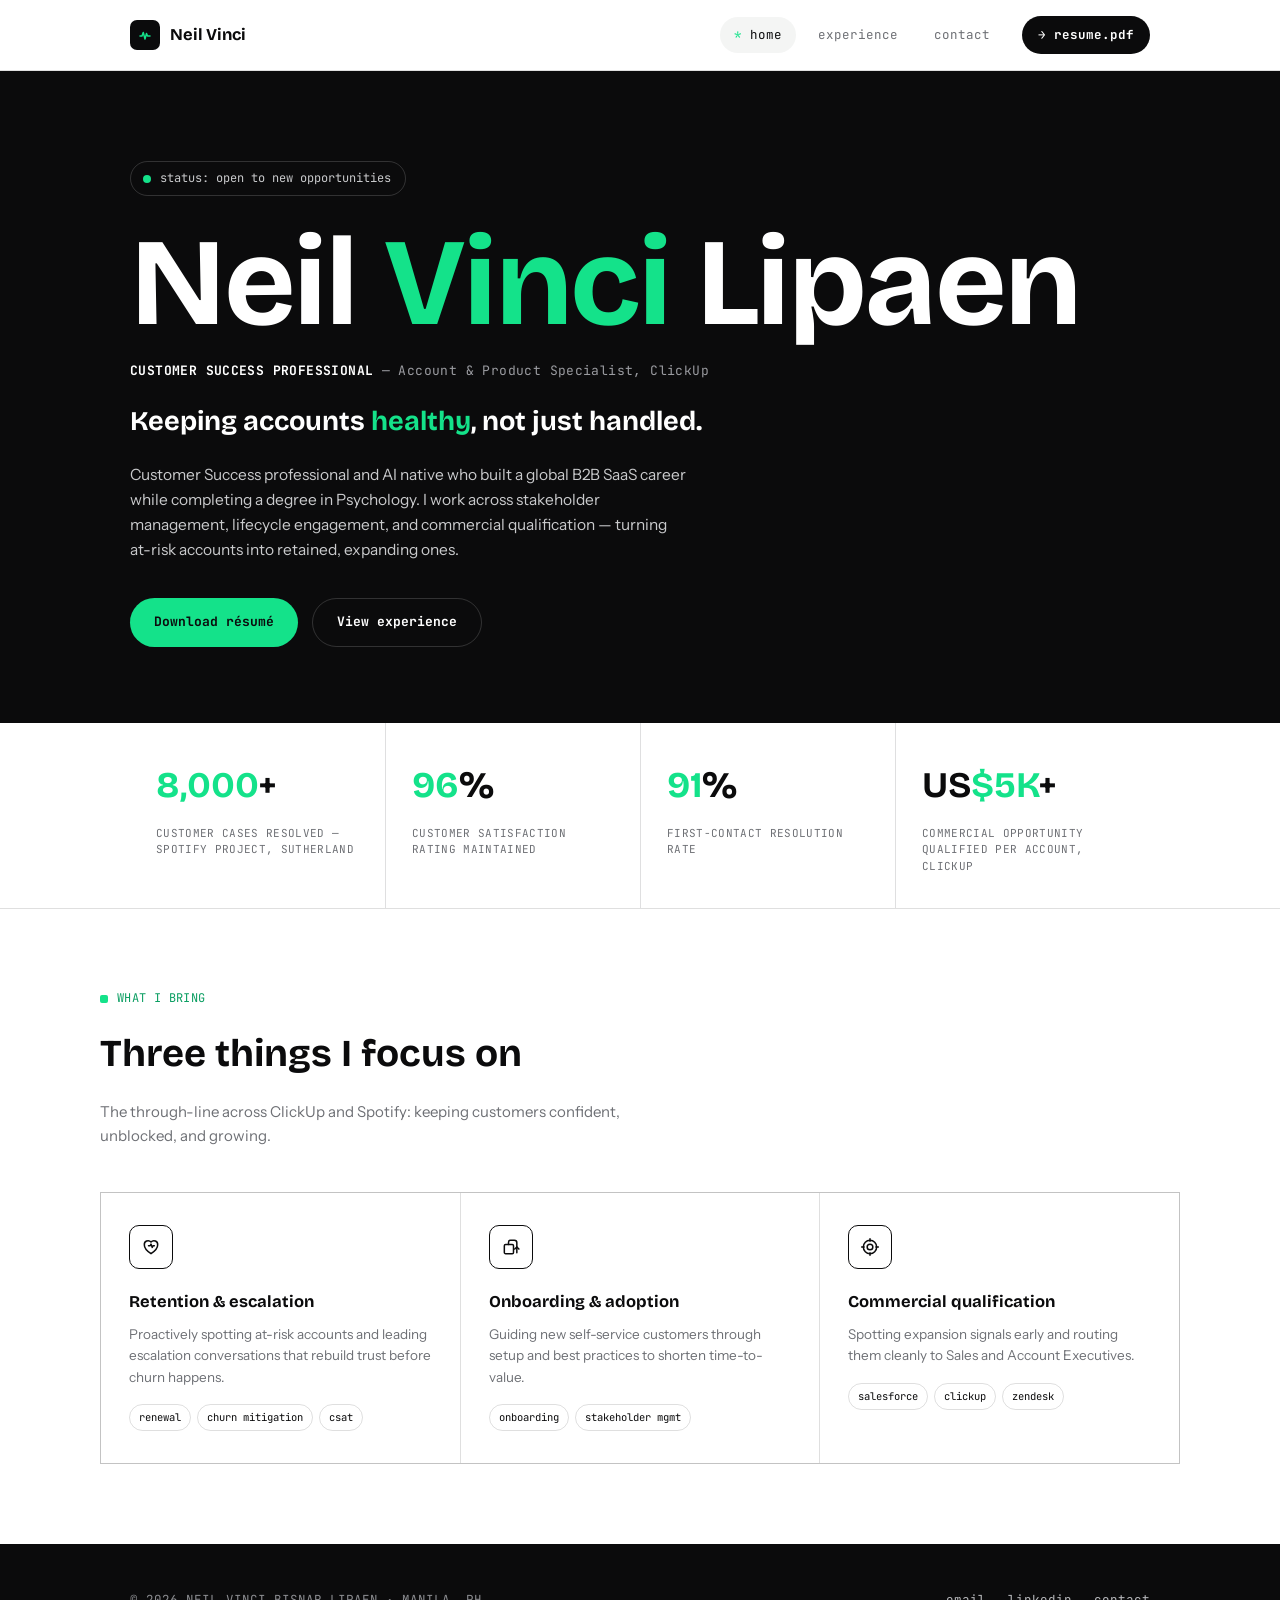
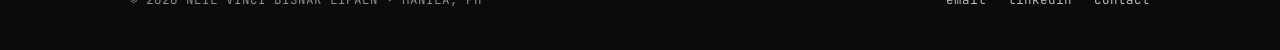
==== index.html @ d5209e20 "Add files via upload" ====
<!DOCTYPE html>
<html lang="en">
<head>
<meta charset="UTF-8">
<title>Neil Vinci Lipaen — Customer Success Professional</title>
<meta name="description" content="Neil Vinci Bisnar Lipaen — Customer Success professional specializing in retention, escalation management, and B2B SaaS account support.">
<meta name="viewport" content="width=device-width, initial-scale=1">
<link rel="icon" href="assets/img/favicon.svg" type="image/svg+xml">
<link rel="stylesheet" href="assets/style.css">
</head>
<body>

<header class="site-header">
  <div class="nav-row wrap">
    <a class="brand" href="index.html">
      <span class="brand-mark">
        <svg width="16" height="16" viewBox="0 0 32 32"><path d="M6 18h4l2.5-7L16 24l3-11 2 5h5" fill="none" stroke="#14E28A" stroke-width="3" stroke-linecap="round" stroke-linejoin="round"/></svg>
      </span>
      <span class="brand-word">Neil Vinci</span>
    </a>
    <button class="menu-toggle" aria-label="Toggle menu" aria-expanded="false" id="menuToggle">
      <svg width="16" height="16" viewBox="0 0 24 24" fill="none" stroke="currentColor" stroke-width="2"><path d="M3 6h18M3 12h18M3 18h18"/></svg>
    </button>
    <nav class="links" id="navLinks">
      <a href="index.html" class="nav-link active">home</a>
      <a href="experience.html" class="nav-link">experience</a>
      <a href="contact.html" class="nav-link">contact</a>
      <a href="assets/Neil_Vinci_Lipaen_Resume.pdf" class="nav-cta" target="_blank" rel="noopener">→ resume.pdf</a>
    </nav>
  </div>
</header>

<main>
  <section class="hero-black">
    <div class="wrap">
      <div class="status-chip"><span class="dot"></span> status: open to new opportunities</div>
      <h1 class="hero-name">Neil <span class="accent">Vinci</span> Lipaen</h1>
      <div class="hero-role">CUSTOMER SUCCESS PROFESSIONAL <span class="hero-role-dim">— Account &amp; Product Specialist, ClickUp</span></div>
      <p class="hero-tagline">Keeping accounts <span class="accent">healthy</span>, not just handled.</p>
      <p class="hero-desc">Customer Success professional and AI native who built a global B2B SaaS career while completing a degree in Psychology. I work across stakeholder management, lifecycle engagement, and commercial qualification — turning at-risk accounts into retained, expanding ones.</p>
      <div class="hero-actions">
        <a class="btn btn-primary" href="assets/Neil_Vinci_Lipaen_Resume.pdf" target="_blank" rel="noopener">Download résumé</a>
        <a class="btn btn-outline-invert" href="experience.html">View experience</a>
      </div>
    </div>
  </section>

  <section class="stat-band">
    <div class="wrap stat-grid">
      <div class="stat">
        <div class="stat-num"><span class="accent">8,000</span>+</div>
        <div class="stat-label">Customer cases resolved — Spotify project, Sutherland</div>
      </div>
      <div class="stat">
        <div class="stat-num"><span class="accent">96</span>%</div>
        <div class="stat-label">Customer satisfaction rating maintained</div>
      </div>
      <div class="stat">
        <div class="stat-num"><span class="accent">91</span>%</div>
        <div class="stat-label">First-contact resolution rate</div>
      </div>
      <div class="stat">
        <div class="stat-num">US<span class="accent">$5K</span>+</div>
        <div class="stat-label">Commercial opportunity qualified per account, ClickUp</div>
      </div>
    </div>
  </section>

  <section class="section wrap">
    <div class="section-eyebrow">what I bring</div>
    <h2 class="section-title">Three things I focus on</h2>
    <p class="section-desc">The through-line across ClickUp and Spotify: keeping customers confident, unblocked, and growing.</p>

    <div class="pillars">
      <div class="pillar">
        <div class="icon-badge">
          <svg width="20" height="20" viewBox="0 0 24 24" fill="none" stroke="#0B0B0C" stroke-width="1.8" stroke-linecap="round" stroke-linejoin="round"><path d="M12 20c4-2.6 8-6.2 8-10.4A4.6 4.6 0 0 0 12 6a4.6 4.6 0 0 0-8 3.6C4 13.8 8 17.4 12 20Z"/><path d="M9 10.5h2l1-2 1.5 4 1-2H16"/></svg>
        </div>
        <h3>Retention &amp; escalation</h3>
        <p>Proactively spotting at-risk accounts and leading escalation conversations that rebuild trust before churn happens.</p>
        <div class="tag-row"><span class="pill">renewal</span><span class="pill">churn mitigation</span><span class="pill">csat</span></div>
      </div>
      <div class="pillar">
        <div class="icon-badge">
          <svg width="20" height="20" viewBox="0 0 24 24" fill="none" stroke="#0B0B0C" stroke-width="1.8" stroke-linecap="round" stroke-linejoin="round"><rect x="4" y="9" width="11" height="11" rx="1.5"/><path d="M9 9V6.5A2.5 2.5 0 0 1 11.5 4H16a3 3 0 0 1 3 3v4.5"/><path d="M16.5 14.5 19 12l2.5 2.5"/><path d="M19 12v7"/></svg>
        </div>
        <h3>Onboarding &amp; adoption</h3>
        <p>Guiding new self-service customers through setup and best practices to shorten time-to-value.</p>
        <div class="tag-row"><span class="pill">onboarding</span><span class="pill">stakeholder mgmt</span></div>
      </div>
      <div class="pillar">
        <div class="icon-badge">
          <svg width="20" height="20" viewBox="0 0 24 24" fill="none" stroke="#0B0B0C" stroke-width="1.8" stroke-linecap="round" stroke-linejoin="round"><circle cx="12" cy="12" r="8"/><circle cx="12" cy="12" r="3.4"/><path d="M12 2v3M12 19v3M2 12h3M19 12h3"/></svg>
        </div>
        <h3>Commercial qualification</h3>
        <p>Spotting expansion signals early and routing them cleanly to Sales and Account Executives.</p>
        <div class="tag-row"><span class="pill">salesforce</span><span class="pill">clickup</span><span class="pill">zendesk</span></div>
      </div>
    </div>
  </section>
</main>

<footer class="site-footer">
  <div class="wrap footer-row">
    <div class="footer-brand">© 2026 NEIL VINCI BISNAR LIPAEN · MANILA, PH</div>
    <div class="footer-links">
      <a href="mailto:neilvinciblipaen@gmail.com">email</a>
      <a href="https://linkedin.com/in/neilvinci" target="_blank" rel="noopener">linkedin</a>
      <a href="contact.html">contact</a>
    </div>
  </div>
</footer>

<script>
  const toggle = document.getElementById('menuToggle');
  const nav = document.getElementById('navLinks');
  toggle.addEventListener('click', () => {
    const open = nav.classList.toggle('open');
    toggle.setAttribute('aria-expanded', open);
  });
</script>
</body>
</html>
---- assets/style.css ----
/* ====== Fonts ====== */
@font-face{ font-family:'Bricolage'; src:url('fonts/BricolageGrotesque-Regular.ttf'); font-weight:400; }
@font-face{ font-family:'Bricolage'; src:url('fonts/BricolageGrotesque-Bold.ttf'); font-weight:700; }
@font-face{ font-family:'JetBrains Mono'; src:url('fonts/JetBrainsMono-Regular.ttf'); font-weight:400; }
@font-face{ font-family:'JetBrains Mono'; src:url('fonts/JetBrainsMono-Bold.ttf'); font-weight:700; }
@font-face{ font-family:'Instrument Sans'; src:url('fonts/InstrumentSans-Regular.ttf'); font-weight:400; }
@font-face{ font-family:'Instrument Sans'; src:url('fonts/InstrumentSans-Bold.ttf'); font-weight:700; }

/* ====== Tokens ====== */
:root{
  --ink:#0B0B0C;
  --ink-soft:#1B1C1F;
  --paper:#FFFFFF;
  --paper-dim:#F4F5F4;
  --green:#14E28A;
  --green-dim:#0B9E62;
  --gray:#6E7075;
  --line:rgba(11,11,12,0.13);
  --line-invert:rgba(255,255,255,0.16);
  --max:1080px;
}

*{ box-sizing:border-box; }
html{ scroll-behavior:smooth; }
body{
  margin:0; background:var(--paper); color:var(--ink);
  font-family:'Instrument Sans', -apple-system, sans-serif;
  line-height:1.6; -webkit-font-smoothing:antialiased;
}
a{ color:inherit; text-decoration:none; }
img{ max-width:100%; display:block; }
.mono{ font-family:'JetBrains Mono', monospace; }
:focus-visible{ outline:2px solid var(--green); outline-offset:3px; border-radius:2px; }
@media (prefers-reduced-motion: reduce){ *{ animation-duration:.001ms !important; transition-duration:.001ms !important; } }

.wrap{ max-width:var(--max); margin:0 auto; padding:0 30px; }

/* ====== Status dot ====== */
.dot{
  width:8px; height:8px; border-radius:50%; background:var(--green); flex-shrink:0;
  box-shadow:0 0 0 0 rgba(20,226,138,0.55); animation:pulse 2.2s infinite;
}
@keyframes pulse{
  0%{ box-shadow:0 0 0 0 rgba(20,226,138,0.55); }
  70%{ box-shadow:0 0 0 7px rgba(20,226,138,0); }
  100%{ box-shadow:0 0 0 0 rgba(20,226,138,0); }
}

/* ====== Nav ====== */
header.site-header{
  position:sticky; top:0; z-index:30; background:rgba(255,255,255,0.92); backdrop-filter:blur(8px);
  border-bottom:1px solid var(--line);
}
.nav-row{ display:flex; align-items:center; justify-content:space-between; padding:16px 30px; }
.brand{ display:flex; align-items:center; gap:10px; }
.brand-mark{ width:30px; height:30px; border-radius:7px; background:var(--ink); display:flex; align-items:center; justify-content:center; }
.brand-word{ font-family:'Bricolage', sans-serif; font-weight:700; font-size:16.5px; letter-spacing:-0.01em; }
nav.links{ display:flex; gap:8px; align-items:center; }
nav.links a.nav-link{
  font-family:'JetBrains Mono', monospace; font-size:12.5px; font-weight:400;
  color:var(--gray); padding:8px 14px; border-radius:100px; transition:color .15s, background .15s;
}
nav.links a.nav-link:hover{ color:var(--ink); background:var(--paper-dim); }
nav.links a.nav-link.active{ color:var(--ink); background:var(--paper-dim); }
nav.links a.nav-link.active::before{ content:'* '; color:var(--green); }
.nav-cta{
  font-family:'JetBrains Mono', monospace; font-size:12.5px; font-weight:700;
  background:var(--ink); color:#fff !important; padding:9px 16px; border-radius:100px;
  display:inline-flex; align-items:center; gap:8px; transition:background .15s, transform .15s;
  margin-left:10px;
}
.nav-cta:hover{ background:var(--green-dim); transform:translateY(-1px); }
.menu-toggle{ display:none; }

/* ====== Buttons ====== */
.btn{
  display:inline-flex; align-items:center; gap:9px; padding:13px 24px; border-radius:100px;
  font-family:'JetBrains Mono', monospace; font-weight:700; font-size:13px;
  transition:transform .15s ease, background .15s ease, color .15s ease, border-color .15s ease;
}
.btn-primary{ background:var(--green); color:var(--ink); }
.btn-primary:hover{ background:#0FFF9C; transform:translateY(-1px); }
.btn-outline-invert{ border:1.4px solid var(--line-invert); color:#fff; }
.btn-outline-invert:hover{ border-color:var(--green); color:var(--green); }
.btn-outline{ border:1.4px solid var(--line); color:var(--ink); }
.btn-outline:hover{ border-color:var(--ink); }

/* ====== Hero (black band) ====== */
.hero-black{ background:var(--ink); color:#fff; padding:90px 0 76px; overflow:hidden; position:relative; }
.status-chip{
  display:inline-flex; align-items:center; gap:9px; font-family:'JetBrains Mono', monospace;
  font-size:12px; color:#C9CACC; border:1px solid var(--line-invert); padding:7px 14px 7px 12px;
  border-radius:100px; margin-bottom:28px;
}
h1.hero-name{
  font-family:'Bricolage', sans-serif; font-weight:700; font-size:clamp(56px,10vw,124px);
  line-height:0.96; letter-spacing:-0.02em; margin:0 0 18px; max-width:960px;
}
h1.hero-name .accent{ color:var(--green); }
.hero-role{
  font-family:'JetBrains Mono', monospace; font-size:13px; color:#fff; font-weight:700;
  letter-spacing:0.03em; margin-bottom:18px; text-transform:uppercase;
}
.hero-role-dim{ color:#9A9BA0; font-weight:400; text-transform:none; }
.hero-tagline{
  font-family:'Bricolage', sans-serif; font-weight:700; font-size:clamp(20px,2.4vw,27px);
  color:#fff; margin:0 0 20px; max-width:600px;
}
.hero-tagline .accent{ color:var(--green); }
.hero-desc{ max-width:560px; color:#C9CACC; font-size:15.5px; margin-bottom:36px; }
.hero-actions{ display:flex; gap:14px; flex-wrap:wrap; }

/* ====== Stat band ====== */
.stat-band{ border-bottom:1px solid var(--line); }
.stat-grid{ display:grid; grid-template-columns:repeat(4,1fr); }
.stat{ padding:34px 26px; border-left:1px solid var(--line); }
.stat:first-child{ border-left:none; }
.stat-num{ font-family:'Bricolage', sans-serif; font-weight:700; font-size:36px; }
.stat-num .accent{ color:var(--green); }
.stat-label{ font-family:'JetBrains Mono', monospace; font-size:11px; color:var(--gray); margin-top:10px; text-transform:uppercase; letter-spacing:0.03em; line-height:1.5; }

/* ====== Sections ====== */
.section{ padding:80px 0; }
.section-eyebrow{
  font-family:'JetBrains Mono', monospace; font-size:12px; color:var(--green-dim);
  display:flex; align-items:center; gap:9px; margin-bottom:16px; text-transform:uppercase; letter-spacing:0.03em;
}
.section-eyebrow::before{ content:''; width:8px; height:8px; border-radius:2px; background:var(--green); display:inline-block; }
h2.section-title{ font-family:'Bricolage', sans-serif; font-weight:700; font-size:clamp(28px,4vw,38px); margin:0 0 14px; max-width:600px; }
.section-desc{ color:var(--gray); font-size:15px; max-width:520px; }

/* Pillars w/ custom icons */
.pillars{ display:grid; grid-template-columns:repeat(3,1fr); gap:1px; background:var(--line); border:1px solid var(--line); margin-top:44px; }
.pillar{ background:var(--paper); padding:32px 28px; transition:background .18s; }
.pillar:hover{ background:var(--paper-dim); }
.pillar:hover .icon-badge{ background:var(--ink); }
.pillar:hover .icon-badge svg{ stroke:var(--green); }
.icon-badge{
  width:44px; height:44px; border-radius:10px; border:1.4px solid var(--ink);
  display:flex; align-items:center; justify-content:center; margin-bottom:20px; transition:background .18s;
}
.icon-badge svg{ stroke:var(--ink); transition:stroke .18s; }
.pillar h3{ font-family:'Bricolage', sans-serif; font-size:16.5px; margin:0 0 8px; }
.pillar p{ font-size:13.5px; color:var(--gray); margin:0 0 16px; }
.pillar .tag-row{ display:flex; flex-wrap:wrap; gap:6px; }
.pillar .pill{ font-family:'JetBrains Mono', monospace; font-size:10.5px; border:1px solid var(--line); padding:4px 9px; border-radius:100px; color:var(--ink); }

/* ====== Footer ====== */
footer.site-footer{ background:var(--ink); color:#B7B8BB; padding:46px 0 40px; margin-top:0; }
.footer-row{ display:flex; justify-content:space-between; align-items:center; flex-wrap:wrap; gap:16px; }
.footer-brand{ font-family:'JetBrains Mono', monospace; font-size:12.5px; color:#8B8C90; }
.footer-links{ display:flex; gap:22px; font-family:'JetBrains Mono', monospace; font-size:12.5px; }
.footer-links a:hover{ color:var(--green); }

/* ====== Page header (inner pages) ====== */
.page-hero{ background:var(--ink); color:#fff; padding:64px 0 48px; }
.page-hero h1{ font-family:'Bricolage', sans-serif; font-weight:700; font-size:clamp(36px,5vw,50px); margin:0 0 12px; }
.page-hero p{ color:#C9CACC; font-size:15px; max-width:520px; font-family:'JetBrains Mono', monospace; font-size:13px; }

/* ====== Experience: tab switcher ====== */
.tab-row{ display:flex; gap:10px; margin-bottom:40px; flex-wrap:wrap; }
.tab-btn{
  font-family:'JetBrains Mono', monospace; font-size:12.5px; font-weight:700;
  padding:11px 18px; border-radius:100px; border:1.4px solid var(--line); color:var(--gray);
  display:flex; align-items:center; gap:9px; cursor:pointer; background:none; transition:all .15s;
}
.tab-btn img{ width:16px; height:16px; border-radius:4px; }
.tab-btn.active{ border-color:var(--ink); color:var(--ink); background:var(--paper-dim); }
.tab-btn.active .tab-dot{ background:var(--green); }
.tab-dot{ width:6px; height:6px; border-radius:50%; background:var(--line); transition:background .15s; }

.job-panel{ display:none; }
.job-panel.active{ display:block; animation:fadein .25s ease; }
@keyframes fadein{ from{ opacity:0; transform:translateY(4px); } to{ opacity:1; transform:translateY(0); } }

.job-card{ display:grid; grid-template-columns:60px 1fr; gap:22px; }
.job-logo{ width:56px; height:56px; border-radius:12px; overflow:hidden; border:1px solid var(--line); }
.job-logo img{ width:100%; height:100%; object-fit:cover; }
.job-head{ display:flex; justify-content:space-between; align-items:baseline; flex-wrap:wrap; gap:6px 16px; margin-bottom:4px; }
.job-role{ font-family:'Bricolage', sans-serif; font-size:21px; font-weight:700; }
.job-period{ font-family:'JetBrains Mono', monospace; font-size:12px; color:var(--gray); white-space:nowrap; }
.job-meta{ font-family:'JetBrains Mono', monospace; font-size:12.5px; color:var(--gray); margin-bottom:18px; }
.job-meta strong{ color:var(--green-dim); font-weight:700; }
.job-bullets{ list-style:none; padding:0; margin:0; display:flex; flex-direction:column; gap:12px; }
.job-bullets li{ display:flex; gap:12px; font-size:14.5px; color:rgba(11,11,12,0.82); line-height:1.6; }
.job-bullets li .mk{ font-family:'JetBrains Mono', monospace; color:var(--green-dim); flex-shrink:0; }

/* ====== Visual metric cards (replace prose bullets) ====== */
.job-summary{ font-size:16px; color:rgba(11,11,12,0.82); max-width:620px; margin:0 0 28px; }
.metric-grid{ display:grid; grid-template-columns:repeat(auto-fit,minmax(150px,1fr)); gap:1px; background:var(--line); border:1px solid var(--line); margin-bottom:28px; }
.metric-card{ background:var(--paper); padding:20px 20px 18px; }
.metric-icon{ margin-bottom:14px; }
.metric-num{ font-family:'Bricolage', sans-serif; font-weight:700; font-size:26px; line-height:1.05; color:var(--ink); }
.metric-num .accent{ color:var(--green-dim); }
.metric-label{ font-family:'JetBrains Mono', monospace; font-size:11px; color:var(--gray); margin-top:8px; line-height:1.45; text-transform:uppercase; letter-spacing:0.02em; }

.chip-grid{ display:flex; flex-wrap:wrap; gap:9px; }
.chip{
  display:inline-flex; align-items:center; gap:8px; font-size:12.5px; font-weight:600;
  border:1px solid var(--line); border-radius:100px; padding:8px 14px 8px 10px; transition:border-color .15s, background .15s;
}
.chip:hover{ border-color:var(--green-dim); background:var(--paper-dim); }
.chip svg{ flex-shrink:0; }

/* ====== Capability cards (scoped context per responsibility) ====== */
.capability-grid{ display:grid; grid-template-columns:repeat(2,1fr); gap:1px; background:var(--line); border:1px solid var(--line); margin-bottom:20px; }
.capability-card{ background:var(--paper); padding:24px 24px 22px; }
.capability-head{ display:flex; align-items:flex-start; gap:12px; margin-bottom:11px; }
.capability-icon{ width:36px; height:36px; border-radius:9px; border:1.4px solid var(--ink); display:flex; align-items:center; justify-content:center; flex-shrink:0; }
.capability-title-row{ flex:1; display:flex; align-items:baseline; justify-content:space-between; gap:10px; flex-wrap:wrap; }
.capability-title{ font-family:'Bricolage', sans-serif; font-weight:700; font-size:15.5px; }
.capability-stat{ font-family:'JetBrains Mono', monospace; font-size:11px; color:var(--green-dim); font-weight:700; white-space:nowrap; }
.capability-desc{ font-size:13.5px; color:rgba(11,11,12,0.75); line-height:1.6; margin:0 0 12px; }
.capability-partners{ display:flex; flex-wrap:wrap; gap:6px; align-items:center; }
.capability-partners .pl{ font-family:'JetBrains Mono', monospace; font-size:9.5px; text-transform:uppercase; letter-spacing:0.03em; color:var(--faint); margin-right:2px; }
.capability-partners span.pp{ font-family:'JetBrains Mono', monospace; font-size:10px; border:1px solid var(--line); padding:3px 8px; border-radius:100px; color:var(--gray); }

.km-card{ border:1px solid var(--line); background:var(--paper-dim); padding:22px 24px; margin-bottom:20px; }
.km-card-head{ display:flex; align-items:center; gap:10px; margin-bottom:14px; }
.km-card-title{ font-family:'Bricolage', sans-serif; font-weight:700; font-size:15.5px; }
.km-facts{ list-style:none; padding:0; margin:0; display:flex; flex-direction:column; gap:9px; }
.km-facts li{ display:flex; gap:9px; font-size:13.5px; color:rgba(11,11,12,0.8); line-height:1.5; }
.km-facts li svg{ flex-shrink:0; margin-top:2px; }

/* ====== Grid blocks ====== */
.grid-3{ display:grid; grid-template-columns:1.3fr 1fr 1fr; gap:1px; background:var(--line); border:1px solid var(--line); margin-top:70px; }
.block{ background:var(--paper); padding:30px 28px; }
.block h3.block-title{
  font-family:'JetBrains Mono', monospace; font-size:11px; font-weight:700; letter-spacing:0.04em; text-transform:uppercase;
  color:var(--gray); margin:0 0 20px; display:flex; align-items:center; gap:8px;
}
.block h3.block-title::before{ content:''; width:7px; height:7px; background:var(--green); border-radius:2px; }
.skill-group{ margin-bottom:18px; }
.skill-group:last-child{ margin-bottom:0; }
.skill-group h4{ font-family:'JetBrains Mono', monospace; font-size:11px; color:#9C9DA1; font-weight:400; margin:0 0 9px; }
.tags{ display:flex; flex-wrap:wrap; gap:7px; }
.tag{ font-family:'JetBrains Mono', monospace; font-size:11.5px; border:1px solid var(--line); padding:5px 10px; border-radius:100px; transition:border-color .15s, color .15s; }
.tag:hover{ border-color:var(--green-dim); color:var(--green-dim); }

.edu-degree{ font-family:'Bricolage', sans-serif; font-size:16px; font-weight:700; line-height:1.4; }
.edu-line{ font-family:'JetBrains Mono', monospace; font-size:12px; color:var(--gray); margin-top:6px; }

.cert-list{ list-style:none; padding:0; margin:0; display:flex; flex-direction:column; gap:14px; }
.cert-list li{ display:flex; gap:9px; font-size:13.5px; color:rgba(11,11,12,0.82); }
.cert-list li .mk{ color:var(--green-dim); font-family:'JetBrains Mono', monospace; flex-shrink:0; }

/* ====== Contact page ====== */
.contact-hero{ background:var(--ink); color:#fff; padding:80px 0 76px; }
.contact-big{ font-family:'Bricolage', sans-serif; font-weight:700; font-size:clamp(30px,4.6vw,46px); line-height:1.22; max-width:760px; }
.contact-big a{ color:var(--green); border-bottom:2px solid rgba(20,226,138,0.3); transition:border-color .15s; }
.contact-big a:hover{ border-color:var(--green); }

.contact-list{ margin-top:-40px; position:relative; z-index:2; }
.contact-grid-cards{ display:grid; grid-template-columns:repeat(4,1fr); gap:1px; background:var(--line); border:1px solid var(--line); }
.contact-card{ background:var(--paper); padding:28px 22px; transition:background .18s; }
.contact-card:hover{ background:var(--paper-dim); }
.contact-card:hover .icon-badge{ background:var(--ink); }
.contact-card:hover .icon-badge svg{ stroke:var(--green); }
.contact-card .label{ font-family:'JetBrains Mono', monospace; font-size:10.5px; text-transform:uppercase; letter-spacing:0.04em; color:var(--gray); margin-bottom:6px; }
.contact-card .value{ font-size:14.5px; font-weight:700; word-break:break-word; }
.contact-card a.value:hover{ color:var(--green-dim); }

/* ====== Responsive ====== */
@media (max-width:900px){
  .stat-grid{ grid-template-columns:repeat(2,1fr); }
  .stat:nth-child(odd){ border-left:none; }
  .stat:nth-child(3), .stat:nth-child(4){ border-top:1px solid var(--line); }
  .pillars{ grid-template-columns:1fr; }
  .grid-3{ grid-template-columns:1fr; }
  .capability-grid{ grid-template-columns:1fr; }
  .contact-grid-cards{ grid-template-columns:repeat(2,1fr); }
}
@media (max-width:640px){
  nav.links{ display:none; position:fixed; inset:60px 0 0 0; background:var(--paper); flex-direction:column;
    align-items:flex-start; padding:20px 30px; gap:2px; border-top:1px solid var(--line); z-index:40; }
  nav.links.open{ display:flex; }
  nav.links a.nav-link{ width:100%; padding:14px 4px; border-radius:0; border-bottom:1px solid var(--line); }
  .nav-cta{ margin-left:0; margin-top:14px; }
  .menu-toggle{ display:flex; align-items:center; justify-content:center; width:38px; height:38px; border:1px solid var(--line); border-radius:8px; background:none; }
  .job-card{ grid-template-columns:1fr; }
  .contact-grid-cards{ grid-template-columns:1fr; }
}
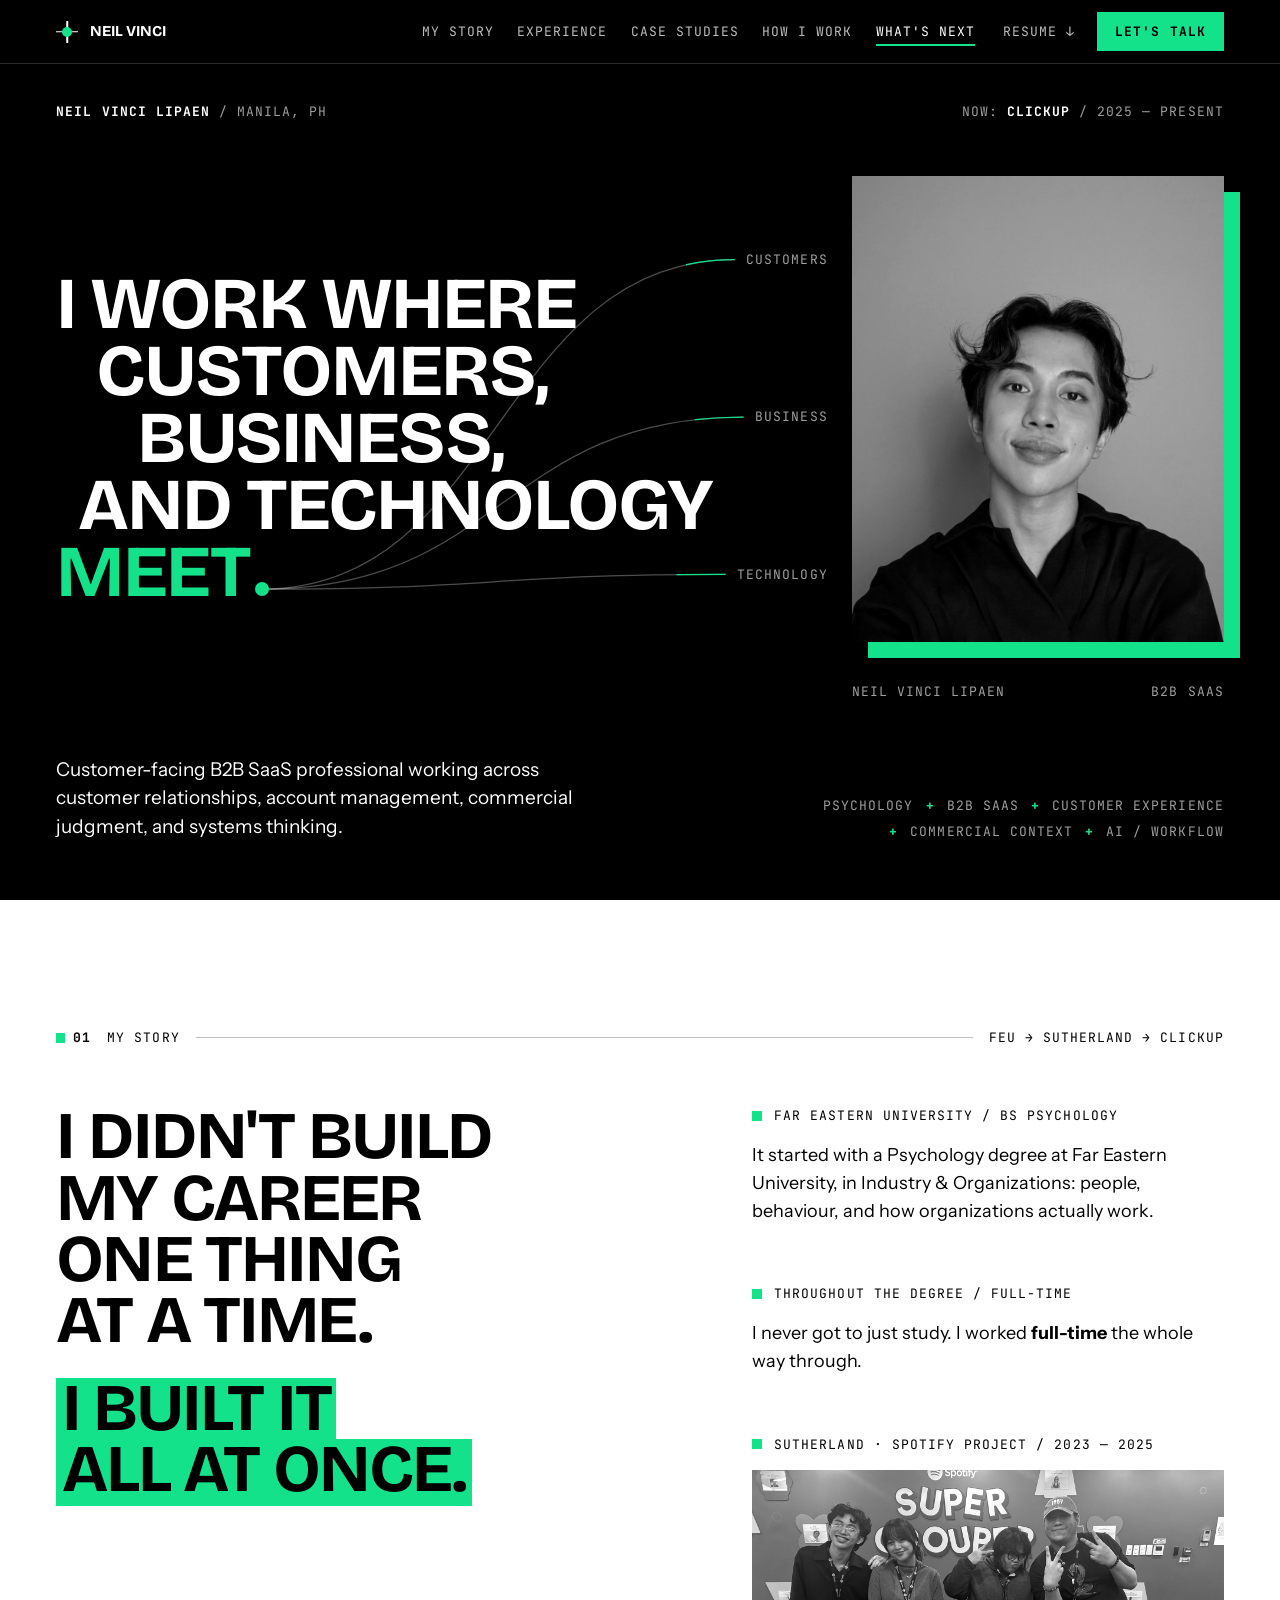
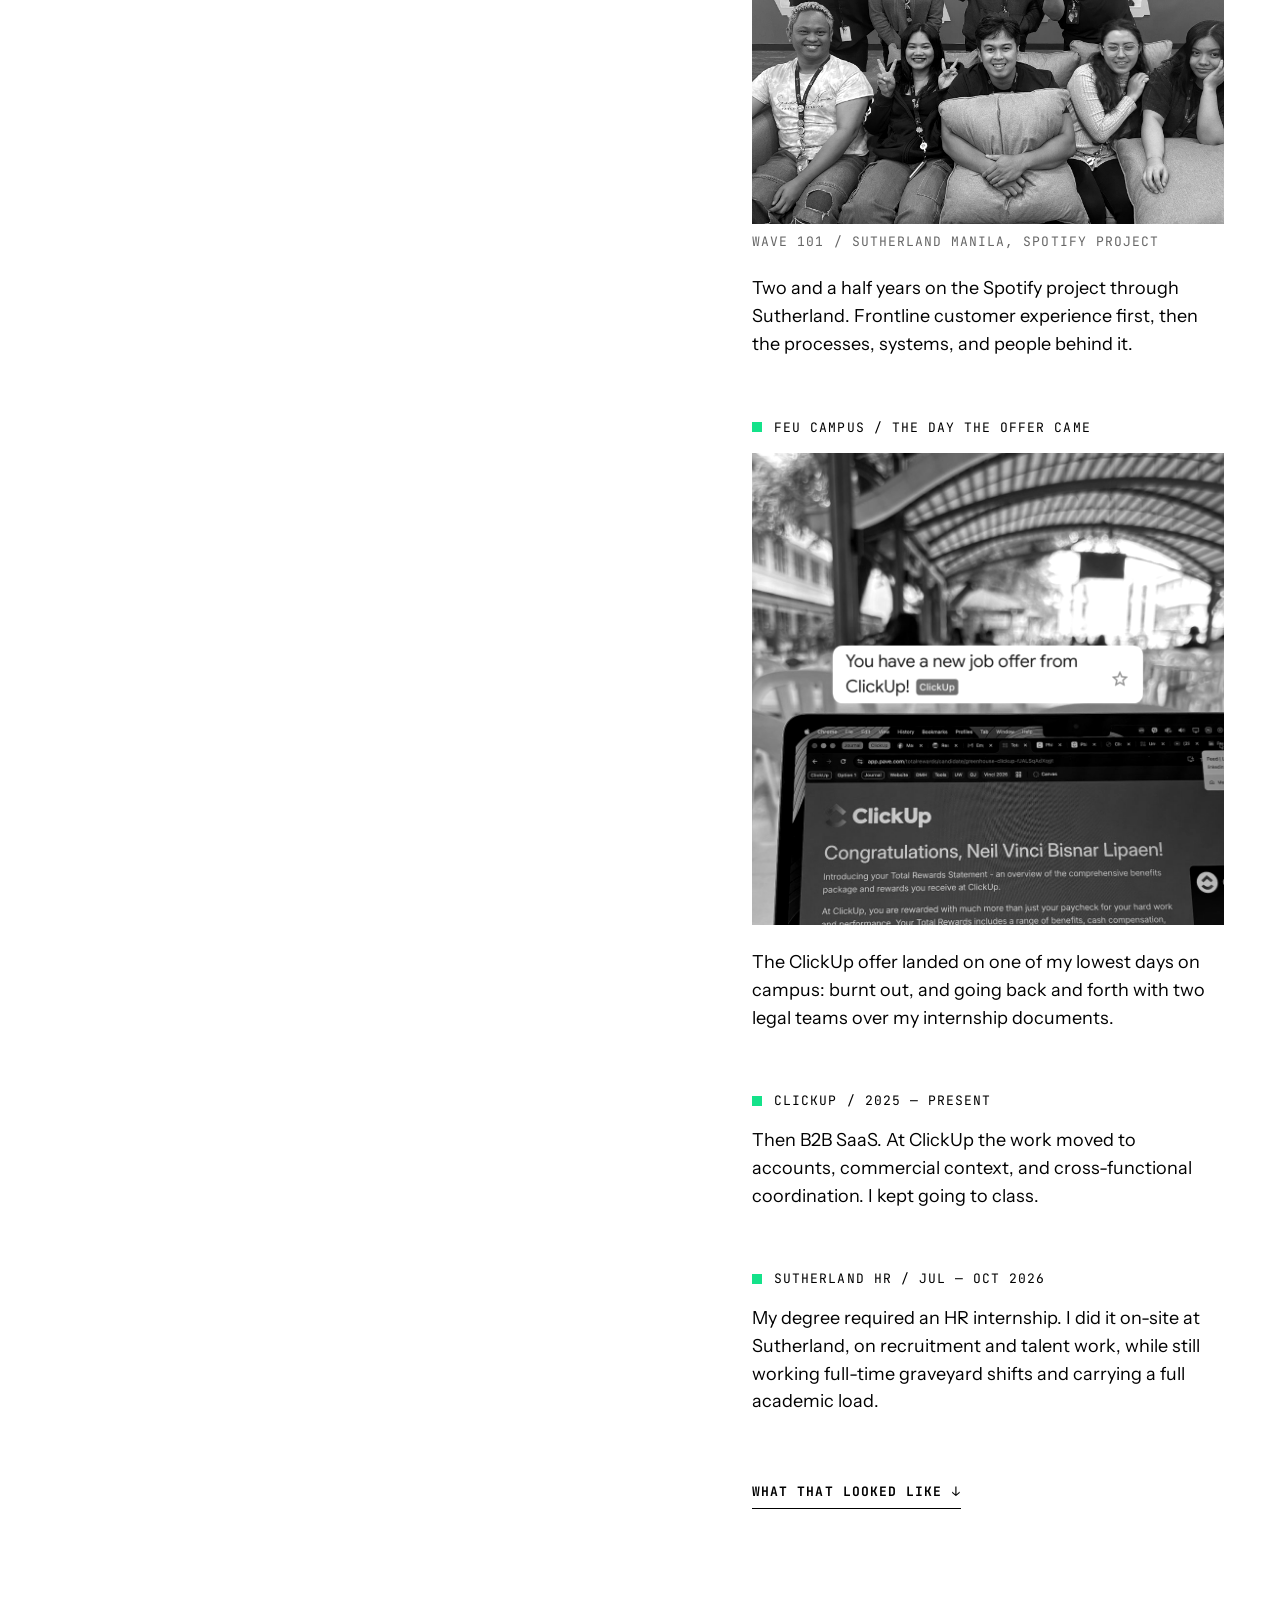
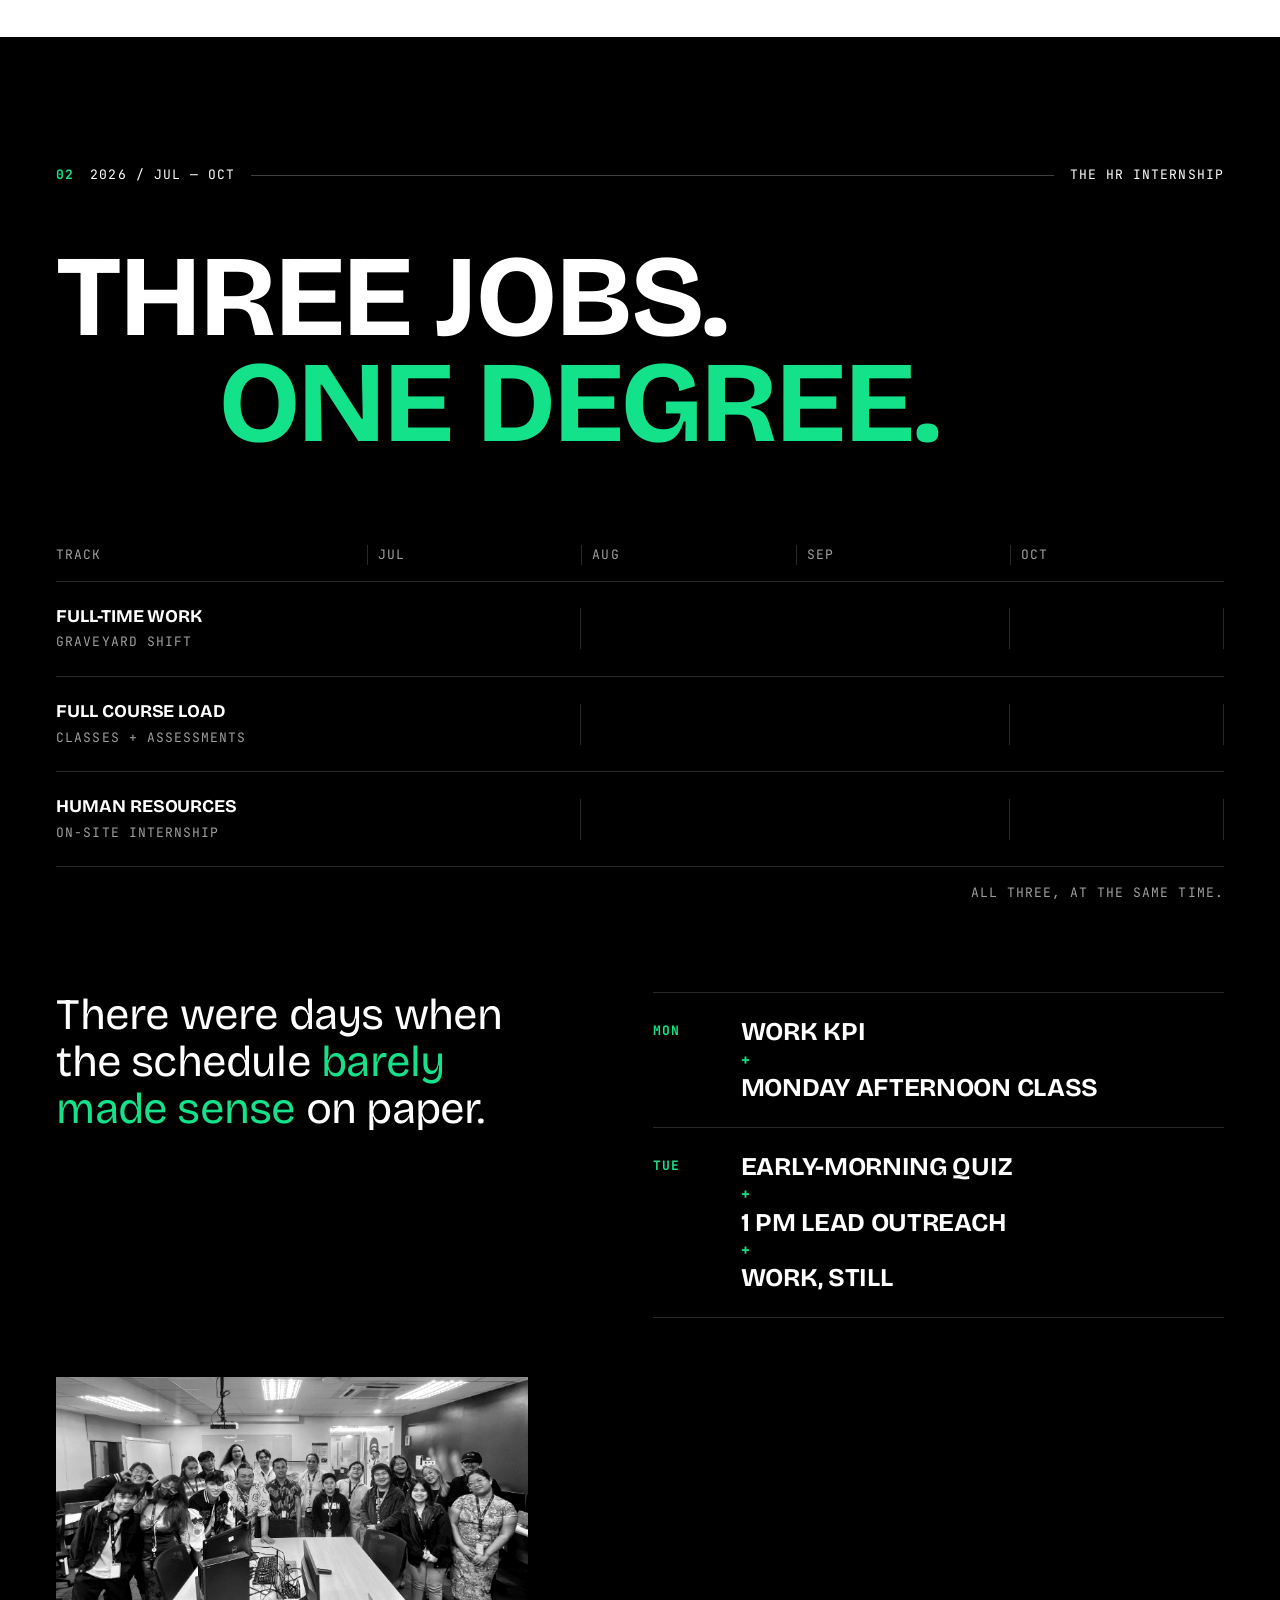
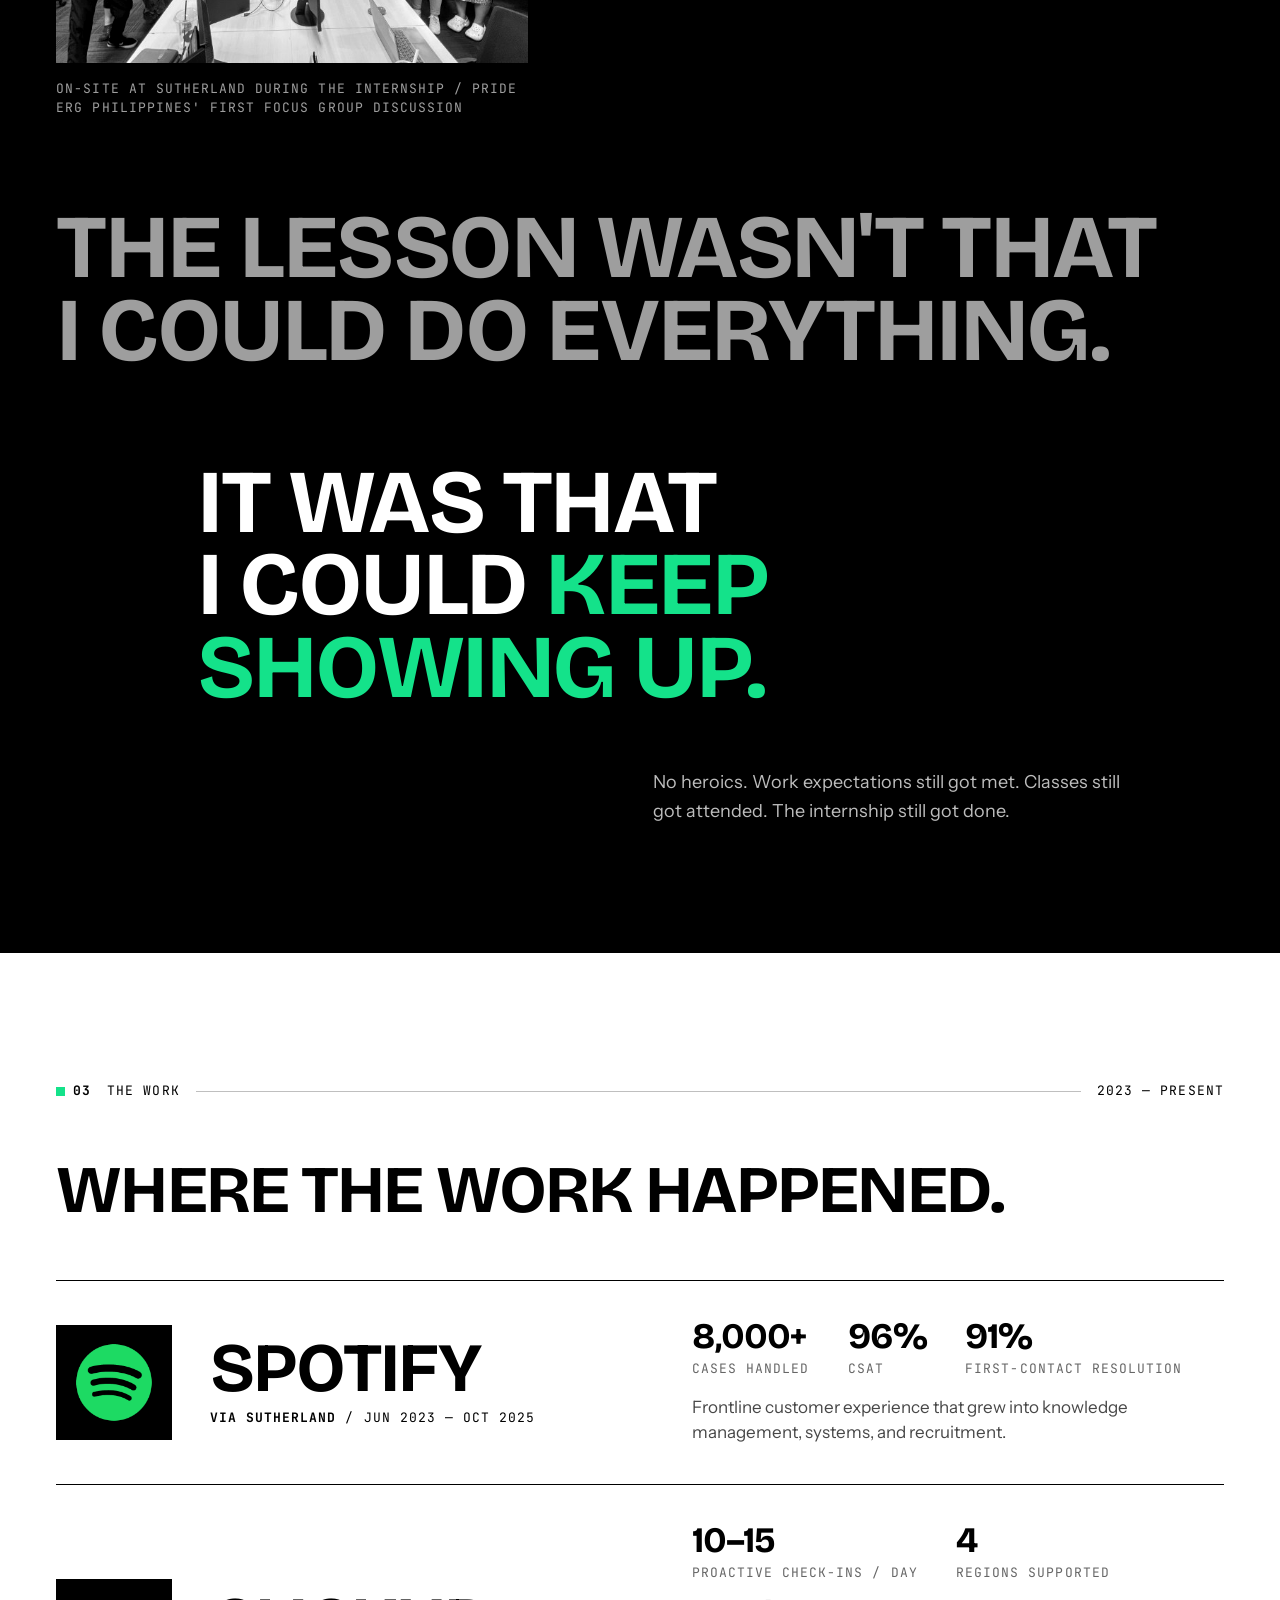
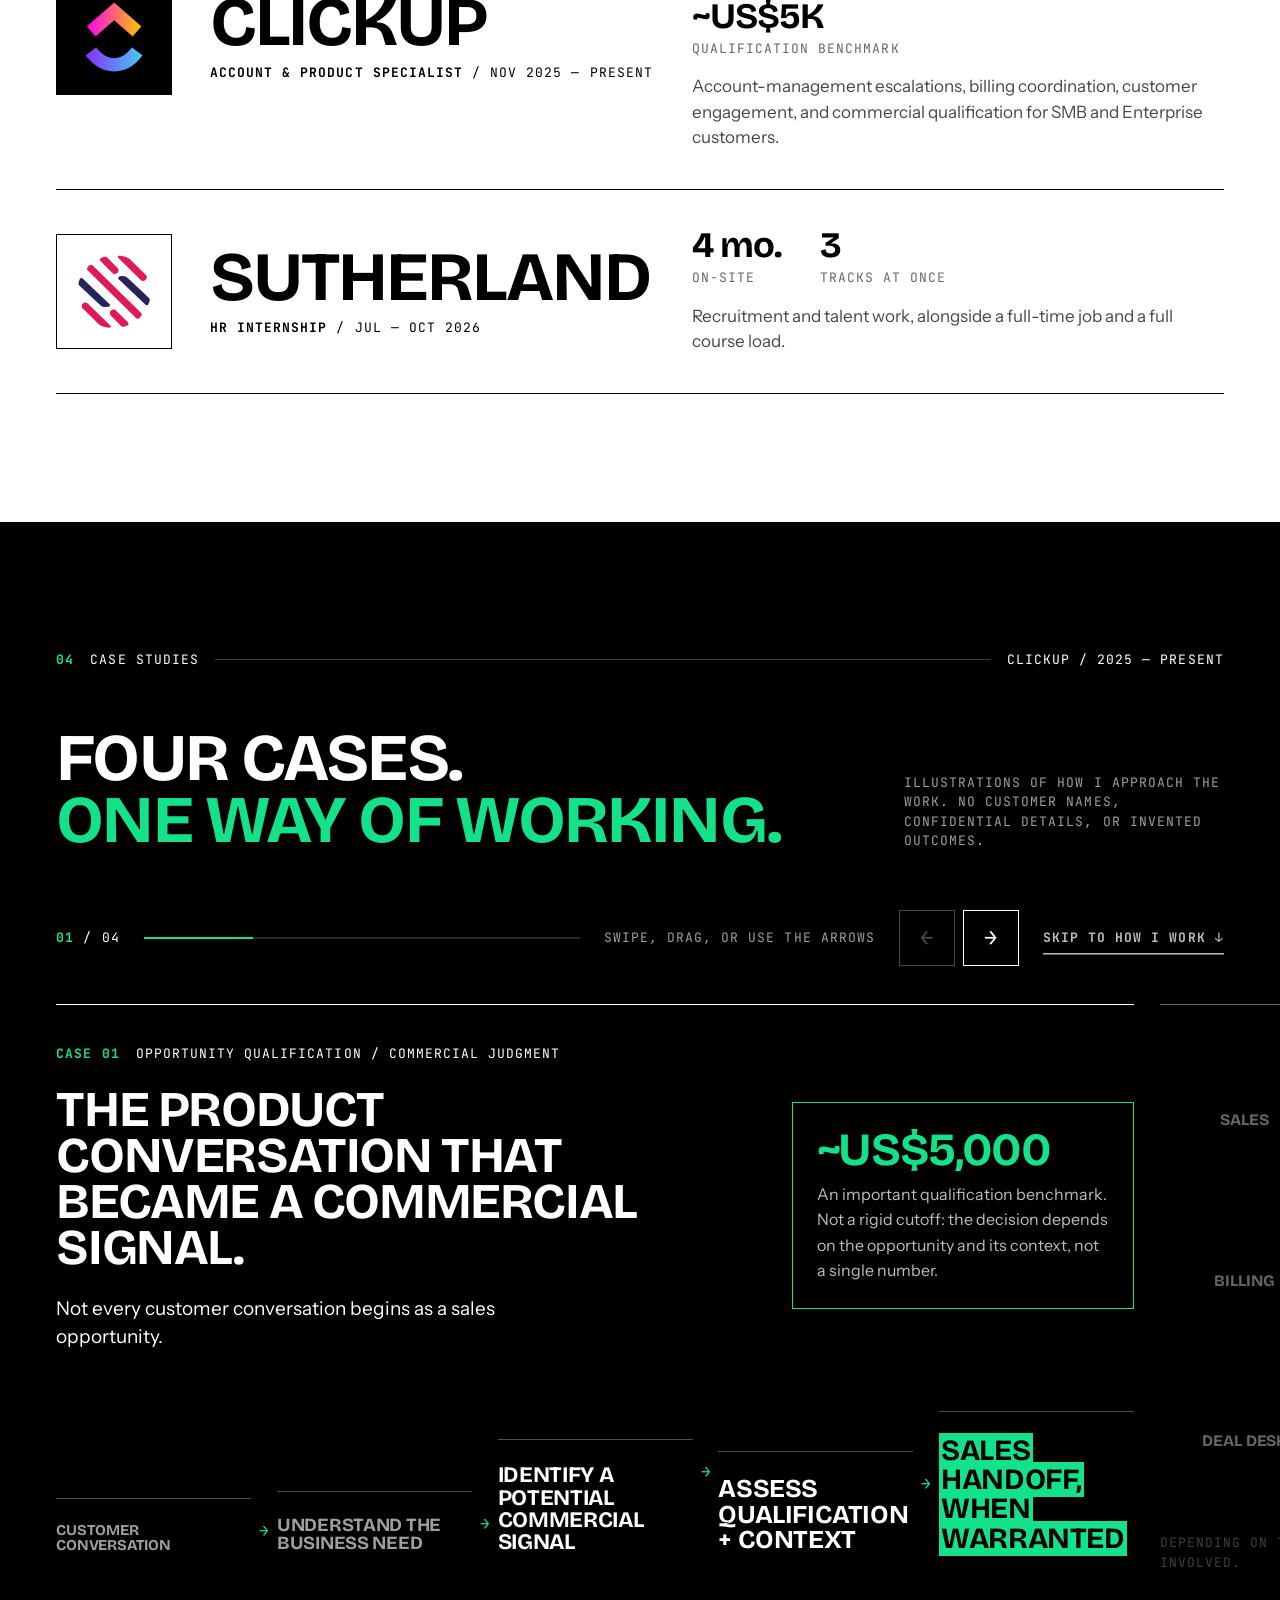
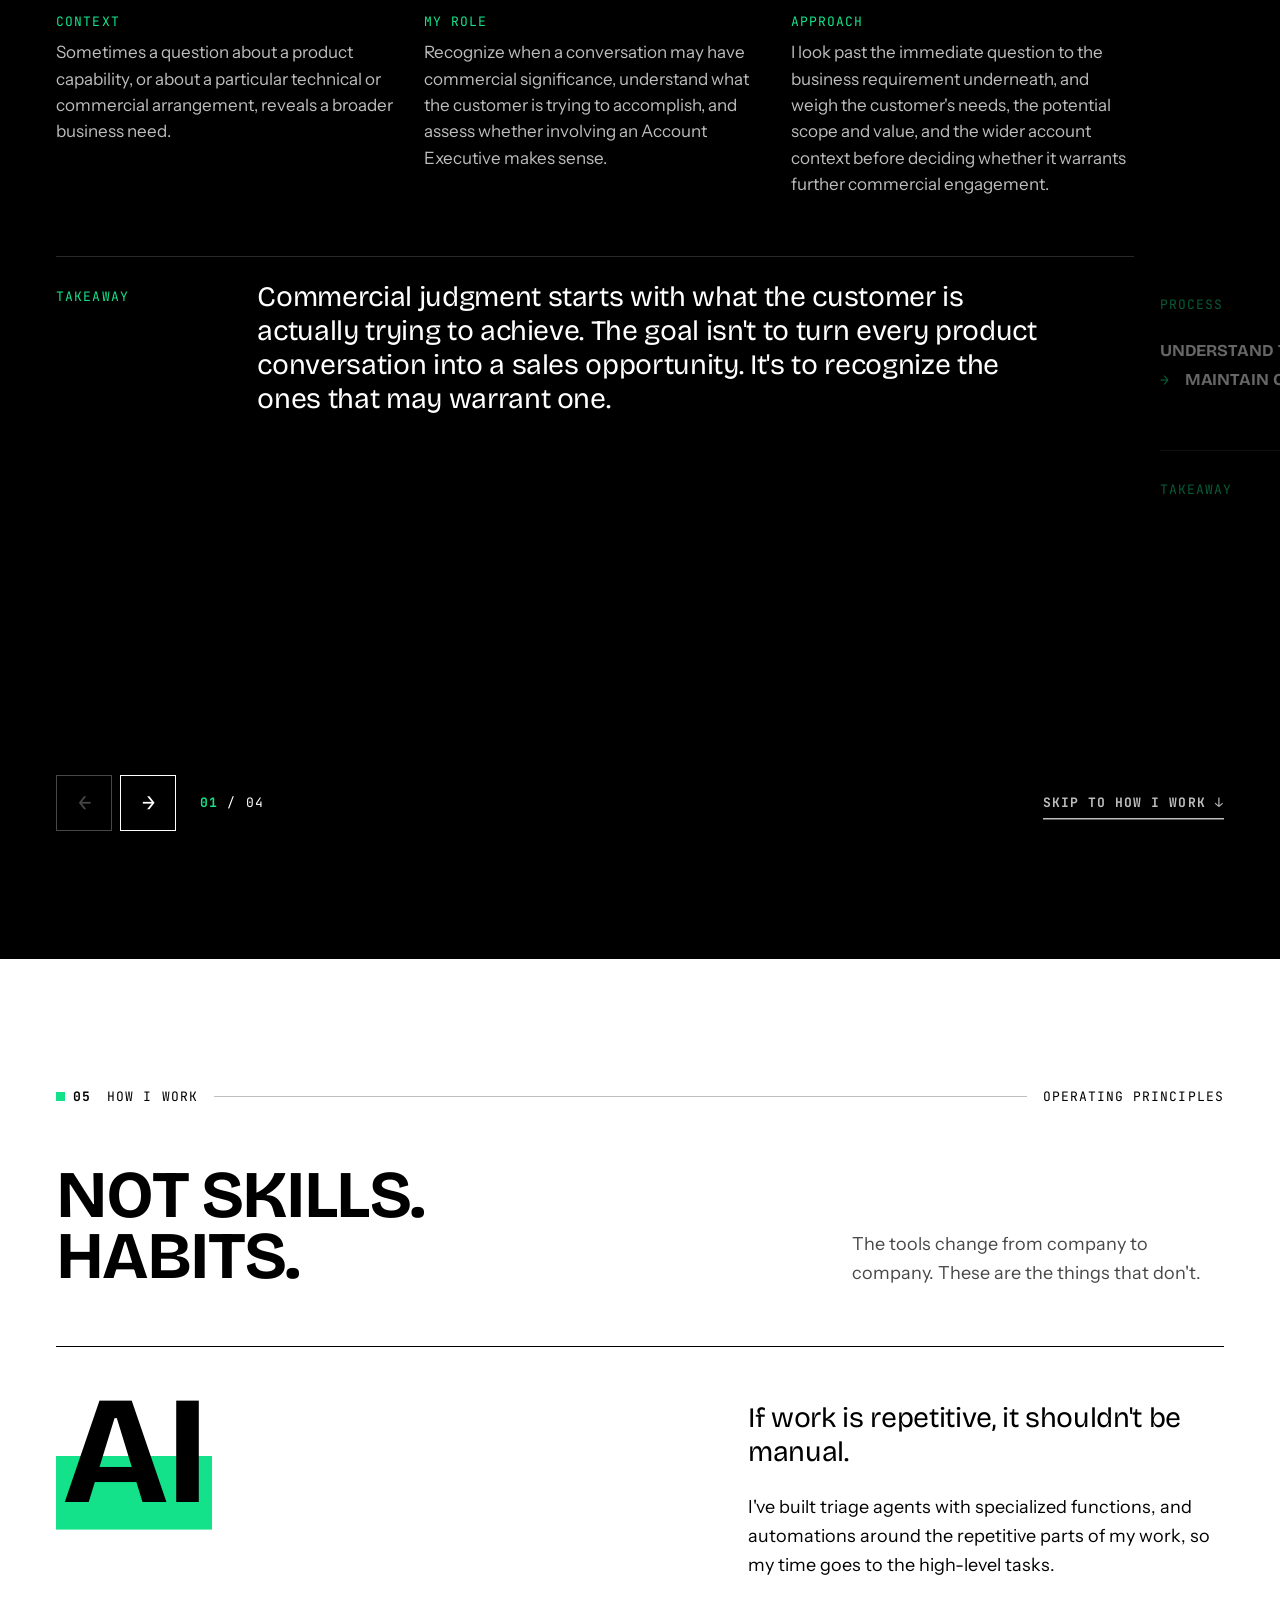
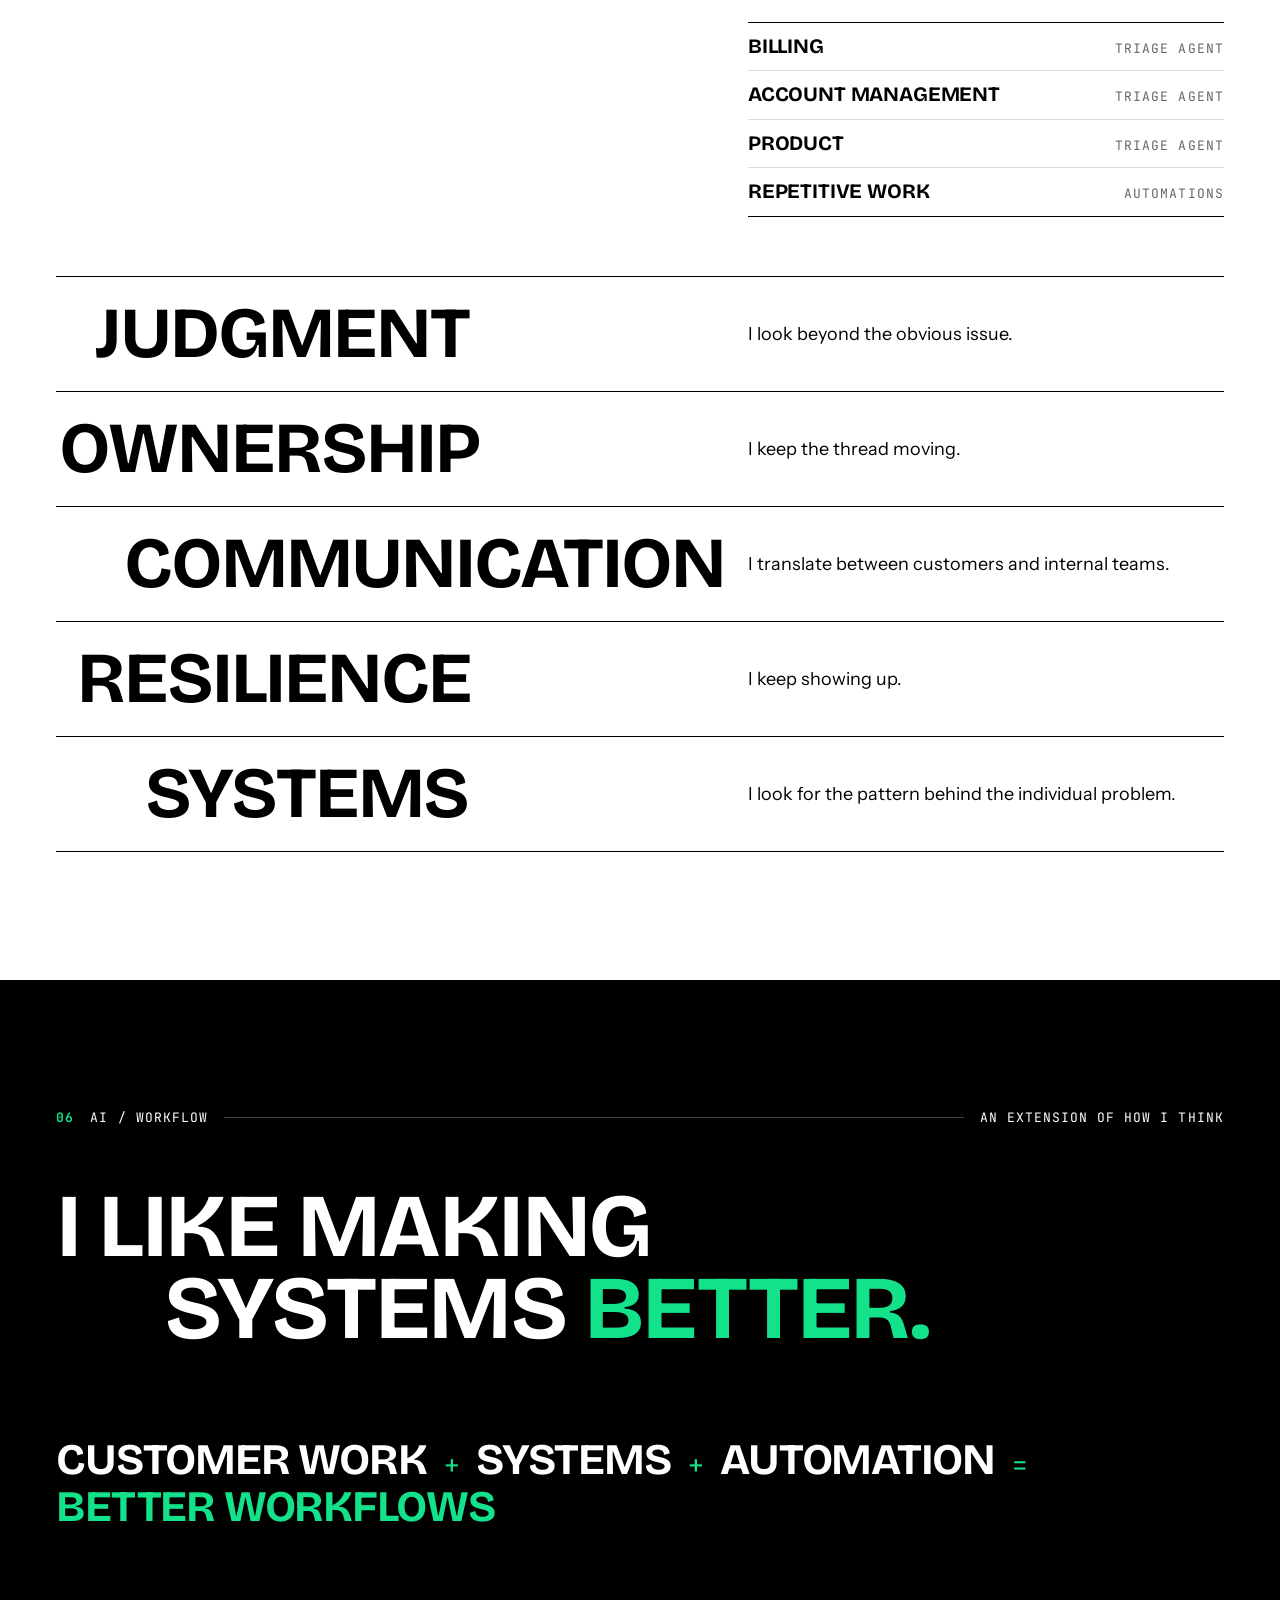
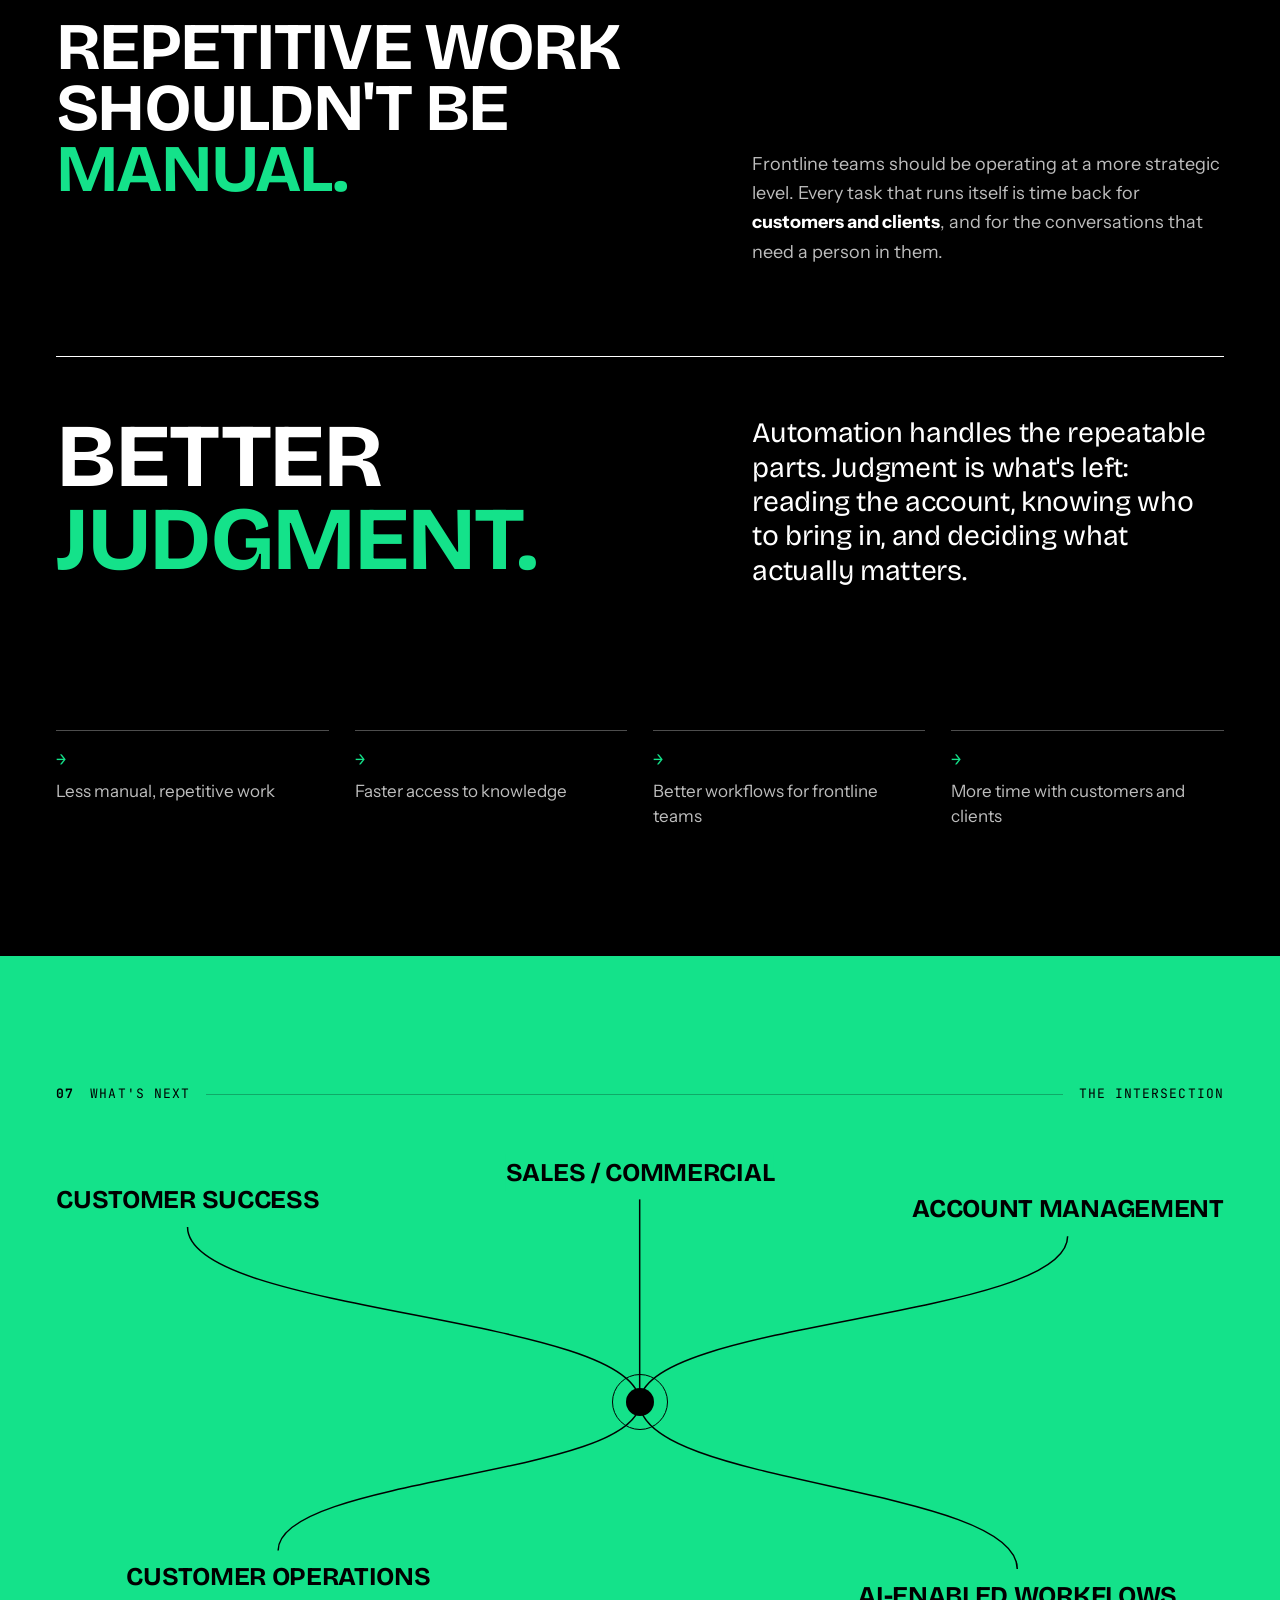
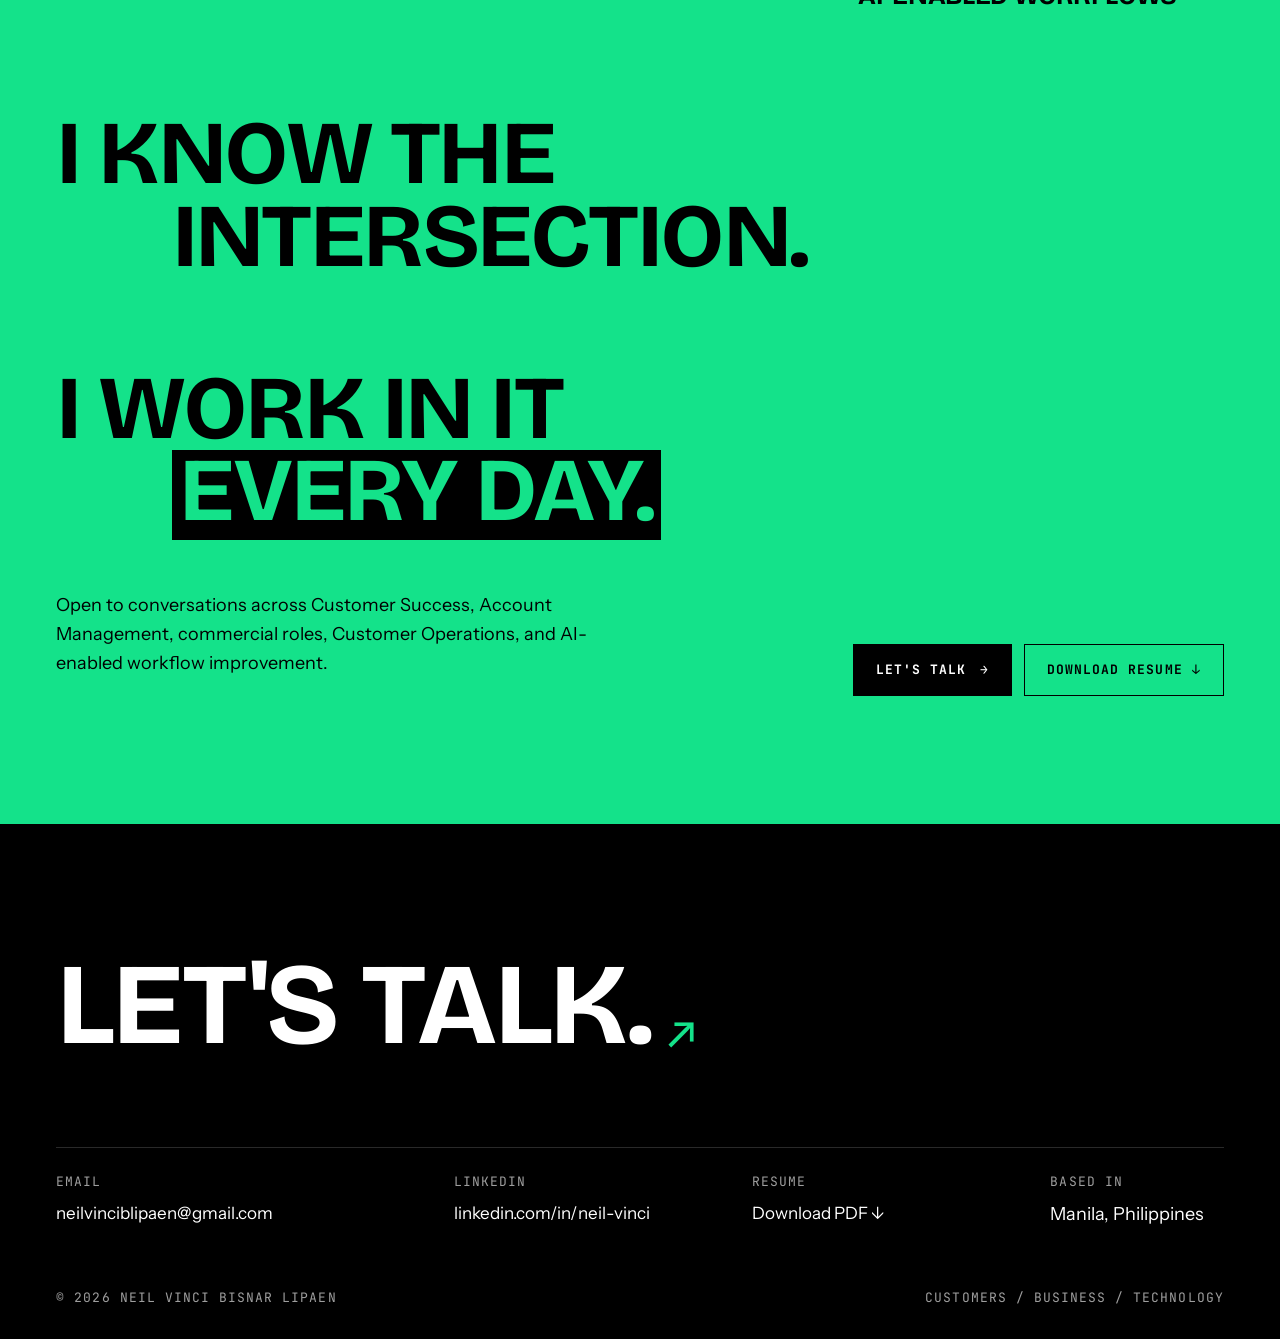
==== commit ffaa9171: "Add files via upload" ====
--- a/index.html
+++ b/index.html
@@ -2,122 +2,525 @@
 <html lang="en">
 <head>
 <meta charset="UTF-8">
-<title>Neil Vinci Lipaen — Customer Success Professional</title>
-<meta name="description" content="Neil Vinci Bisnar Lipaen — Customer Success professional specializing in retention, escalation management, and B2B SaaS account support.">
 <meta name="viewport" content="width=device-width, initial-scale=1">
+<title>Neil Vinci Lipaen — Customer Relationships, Commercial Judgment &amp; Systems Thinking</title>
+<meta name="description" content="Neil Vinci Lipaen is a B2B SaaS customer-facing professional working across customer relationships, account management, commercial qualification, and AI-enabled workflows.">
+<link rel="canonical" href="https://neilvinci.com/">
+<meta name="theme-color" content="#000000">
+<meta property="og:type" content="website">
+<meta property="og:site_name" content="Neil Vinci Lipaen">
+<meta property="og:title" content="Neil Vinci Lipaen — Customer Relationships, Commercial Judgment &amp; Systems Thinking">
+<meta property="og:description" content="Neil Vinci Lipaen is a B2B SaaS customer-facing professional working across customer relationships, account management, commercial qualification, and AI-enabled workflows.">
+<meta property="og:url" content="https://neilvinci.com/">
+<meta property="og:image" content="https://neilvinci.com/assets/img/og.png">
+<meta property="og:image:width" content="1200">
+<meta property="og:image:height" content="630">
+<meta name="twitter:card" content="summary_large_image">
 <link rel="icon" href="assets/img/favicon.svg" type="image/svg+xml">
 <link rel="stylesheet" href="assets/style.css">
 </head>
 <body>
-
-<header class="site-header">
-  <div class="nav-row wrap">
-    <a class="brand" href="index.html">
-      <span class="brand-mark">
-        <svg width="16" height="16" viewBox="0 0 32 32"><path d="M6 18h4l2.5-7L16 24l3-11 2 5h5" fill="none" stroke="#14E28A" stroke-width="3" stroke-linecap="round" stroke-linejoin="round"/></svg>
-      </span>
-      <span class="brand-word">Neil Vinci</span>
-    </a>
-    <button class="menu-toggle" aria-label="Toggle menu" aria-expanded="false" id="menuToggle">
-      <svg width="16" height="16" viewBox="0 0 24 24" fill="none" stroke="currentColor" stroke-width="2"><path d="M3 6h18M3 12h18M3 18h18"/></svg>
-    </button>
-    <nav class="links" id="navLinks">
-      <a href="index.html" class="nav-link active">home</a>
-      <a href="experience.html" class="nav-link">experience</a>
-      <a href="contact.html" class="nav-link">contact</a>
-      <a href="assets/Neil_Vinci_Lipaen_Resume.pdf" class="nav-cta" target="_blank" rel="noopener">→ resume.pdf</a>
-    </nav>
+<a class="skip" href="#main">Skip to content</a>
+<header class="nav">
+  <a class="nav__brand" href="index.html" aria-label="Neil Vinci Lipaen, home"><span class="nav__node" aria-hidden="true"><i></i></span><span>Neil Vinci</span></a>
+  <nav class="nav__links" aria-label="Primary">
+    <a href="index.html#story" data-spy="story">My story</a>
+    <a href="experience.html">Experience</a>
+    <a href="index.html#cases" data-spy="cases">Case studies</a>
+    <a href="index.html#how" data-spy="how">How I work</a>
+    <a href="index.html#next" data-spy="next">What's next</a>
+  </nav>
+  <div class="nav__actions">
+    <a class="nav__resume" href="assets/Neil_Vinci_Lipaen_Resume.pdf" download>Resume ↓</a>
+    <a class="nav__cta" href="contact.html">Let's talk</a>
   </div>
+  <button class="nav__toggle" id="menuToggle" type="button" aria-expanded="false" aria-controls="menu"><span class="nav__toggle-label">Menu</span><span class="nav__toggle-icon" aria-hidden="true"></span></button>
 </header>
-
-<main>
-  <section class="hero-black">
-    <div class="wrap">
-      <div class="status-chip"><span class="dot"></span> status: open to new opportunities</div>
-      <h1 class="hero-name">Neil <span class="accent">Vinci</span> Lipaen</h1>
-      <div class="hero-role">CUSTOMER SUCCESS PROFESSIONAL <span class="hero-role-dim">— Account &amp; Product Specialist, ClickUp</span></div>
-      <p class="hero-tagline">Keeping accounts <span class="accent">healthy</span>, not just handled.</p>
-      <p class="hero-desc">Customer Success professional and AI native who built a global B2B SaaS career while completing a degree in Psychology. I work across stakeholder management, lifecycle engagement, and commercial qualification — turning at-risk accounts into retained, expanding ones.</p>
-      <div class="hero-actions">
-        <a class="btn btn-primary" href="assets/Neil_Vinci_Lipaen_Resume.pdf" target="_blank" rel="noopener">Download résumé</a>
-        <a class="btn btn-outline-invert" href="experience.html">View experience</a>
-      </div>
-    </div>
-  </section>
-
-  <section class="stat-band">
-    <div class="wrap stat-grid">
-      <div class="stat">
-        <div class="stat-num"><span class="accent">8,000</span>+</div>
-        <div class="stat-label">Customer cases resolved — Spotify project, Sutherland</div>
-      </div>
-      <div class="stat">
-        <div class="stat-num"><span class="accent">96</span>%</div>
-        <div class="stat-label">Customer satisfaction rating maintained</div>
-      </div>
-      <div class="stat">
-        <div class="stat-num"><span class="accent">91</span>%</div>
-        <div class="stat-label">First-contact resolution rate</div>
-      </div>
-      <div class="stat">
-        <div class="stat-num">US<span class="accent">$5K</span>+</div>
-        <div class="stat-label">Commercial opportunity qualified per account, ClickUp</div>
-      </div>
-    </div>
-  </section>
-
-  <section class="section wrap">
-    <div class="section-eyebrow">what I bring</div>
-    <h2 class="section-title">Three things I focus on</h2>
-    <p class="section-desc">The through-line across ClickUp and Spotify: keeping customers confident, unblocked, and growing.</p>
-
-    <div class="pillars">
-      <div class="pillar">
-        <div class="icon-badge">
-          <svg width="20" height="20" viewBox="0 0 24 24" fill="none" stroke="#0B0B0C" stroke-width="1.8" stroke-linecap="round" stroke-linejoin="round"><path d="M12 20c4-2.6 8-6.2 8-10.4A4.6 4.6 0 0 0 12 6a4.6 4.6 0 0 0-8 3.6C4 13.8 8 17.4 12 20Z"/><path d="M9 10.5h2l1-2 1.5 4 1-2H16"/></svg>
+<div class="menu" id="menu" hidden>
+  <nav class="menu__links" aria-label="Mobile">
+    <a href="index.html#story"><span>01</span>My story</a>
+    <a href="experience.html"><span>02</span>Experience</a>
+    <a href="index.html#cases"><span>03</span>Case studies</a>
+    <a href="index.html#how"><span>04</span>How I work</a>
+    <a href="index.html#next"><span>05</span>What's next</a>
+  </nav>
+  <div class="menu__foot">
+    <a class="btn btn--signal" href="contact.html">Let's talk <span class="btn__arrow" aria-hidden="true">→</span></a>
+    <a class="btn btn--ghost" href="assets/Neil_Vinci_Lipaen_Resume.pdf" download>Resume ↓</a>
+  </div>
+</div>
+
+<main id="main">
+
+  <!-- ============ HERO ============ -->
+  <section class="hero scene--black frame" data-converge data-trails aria-labelledby="hero-title">
+    <div class="hero__top meta"><span><b>Neil Vinci Lipaen</b> / Manila, PH</span><span>Now: <b>ClickUp</b> / 2025 — Present</span></div>
+
+    <div class="hero__main grid">
+      <h1 class="hero__title display rl" id="hero-title">
+        <span class="ln"><span style="--i:0">I work where</span></span>
+        <span class="ln ln--b"><span style="--i:1">customers,</span></span>
+        <span class="ln ln--c"><span style="--i:2">business,</span></span>
+        <span class="ln ln--d"><span style="--i:3">and technology</span></span>
+        <span class="ln"><span style="--i:4" class="signal">meet<span class="hero__node" data-target aria-hidden="true"></span><span class="sr-only">.</span></span></span>
+      </h1>
+
+      <figure class="hero__portrait photo photo--offset" data-reveal style="--d:250ms">
+        <div class="photo__frame"><img src="assets/img/neil-portrait.jpg" alt="Portrait of Neil Vinci Lipaen" width="880" height="1100"></div>
+        <figcaption class="meta"><span>Neil Vinci Lipaen</span><span>B2B SaaS</span></figcaption>
+        <span class="hero__origin hero__origin--1 meta" data-origin="left" aria-hidden="true">Customers</span>
+        <span class="hero__origin hero__origin--2 meta" data-origin="left" aria-hidden="true">Business</span>
+        <span class="hero__origin hero__origin--3 meta" data-origin="left" aria-hidden="true">Technology</span>
+      </figure>
+    </div>
+
+    <svg class="hero__lines" data-lines aria-hidden="true" focusable="false"></svg>
+
+    <div class="hero__foot grid">
+      <p class="hero__lede" data-reveal style="--d:700ms">Customer-facing B2B SaaS professional working across customer relationships, account management, commercial judgment, and systems thinking.</p>
+      <ul class="hero__stack meta" aria-label="Background">
+        <li>Psychology</li><li>B2B SaaS</li><li>Customer experience</li><li>Commercial context</li><li>AI / workflow</li>
+      </ul>
+    </div>
+  </section>
+
+  <!-- ============ MY STORY ============ -->
+  <section class="scene scene--white frame" id="story" aria-labelledby="story-title">
+    <div class="section-id meta"><span class="section-id__no">01</span><span>My story</span><span class="section-id__rule"></span><span>FEU → Sutherland → ClickUp</span></div>
+    <div class="story grid">
+      <div class="story__head">
+        <h2 class="story__title display rl" id="story-title">
+          <span class="ln"><span style="--i:0">I didn't build</span></span>
+          <span class="ln"><span style="--i:1">my career</span></span>
+          <span class="ln"><span style="--i:2">one thing</span></span>
+          <span class="ln"><span style="--i:3">at a time.</span></span>
+        </h2>
+        <p class="story__title-2 display rl">
+          <span class="ln"><span style="--i:0;--d:400ms"><span class="mark">I built it</span></span></span>
+          <span class="ln"><span style="--i:1;--d:400ms"><span class="mark">all at once.</span></span></span>
+        </p>
+      </div>
+
+      <div class="story__body">
+        <article class="beat">
+          <div class="beat__stamp meta">Far Eastern University / BS Psychology</div>
+          <p>It started with a Psychology degree at Far Eastern University, in Industry &amp; Organizations: people, behaviour, and how organizations actually work.</p>
+        </article>
+        <article class="beat">
+          <div class="beat__stamp meta">Throughout the degree / Full-time</div>
+          <p>I never got to just study. I worked <strong>full-time</strong> the whole way through.</p>
+        </article>
+        <article class="beat beat--photo">
+          <div class="beat__stamp meta">Sutherland · Spotify project / 2023 — 2025</div>
+          <figure class="photo">
+            <img src="assets/img/spotify-team-wave-101.jpg" alt="The Wave 101 team at Sutherland Manila, posed on a couch in front of a Spotify wall" width="1600" height="1200" loading="lazy">
+            <figcaption class="meta">Wave 101 / Sutherland Manila, Spotify project</figcaption>
+          </figure>
+          <p>Two and a half years on the Spotify project through Sutherland. Frontline customer experience first, then the processes, systems, and people behind it.</p>
+        </article>
+        <article class="beat beat--photo">
+          <div class="beat__stamp meta">FEU campus / The day the offer came</div>
+          <figure class="photo">
+            <img src="assets/img/clickup-offer-day.jpg" alt="A laptop on a campus table showing a ClickUp offer page, under a notification that reads: You have a new job offer from ClickUp!" width="1000" height="966" loading="lazy">
+          </figure>
+          <p>The ClickUp offer landed on one of my lowest days on campus: burnt out, and going back and forth with two legal teams over my internship documents.</p>
+        </article>
+        <article class="beat">
+          <div class="beat__stamp meta">ClickUp / 2025 — Present</div>
+          <p>Then B2B SaaS. At ClickUp the work moved to accounts, commercial context, and cross-functional coordination. I kept going to class.</p>
+        </article>
+        <article class="beat">
+          <div class="beat__stamp meta">Sutherland HR / Jul — Oct 2026</div>
+          <p>My degree required an HR internship. I did it on-site at Sutherland, on recruitment and talent work, while still working full-time graveyard shifts and carrying a full academic load.</p>
+        </article>
+        <a class="textlink" href="#three-jobs">What that looked like <span aria-hidden="true">↓</span></a>
+      </div>
+    </div>
+  </section>
+
+  <!-- ============ THREE JOBS. ONE DEGREE. ============ -->
+  <section class="scene scene--black frame" id="three-jobs" aria-labelledby="jobs-title">
+    <div class="section-id meta"><span class="section-id__no">02</span><span>2026 / Jul — Oct</span><span class="section-id__rule"></span><span>The HR internship</span></div>
+
+    <h2 class="jobs__title display rl block" id="jobs-title">
+      <span class="ln"><span style="--i:0">Three jobs.</span></span>
+      <span class="ln ln--b"><span style="--i:1" class="signal">One degree.</span></span>
+    </h2>
+
+    <figure class="lanes block" data-lanes>
+      <figcaption class="sr-only">Three tracks running at the same time from July to October 2026: full-time graveyard-shift work, a full course load, and an on-site HR internship.</figcaption>
+      <div class="lanes__axis meta" aria-hidden="true"><span>Track</span><div class="lanes__months"><span>Jul</span><span>Aug</span><span>Sep</span><span>Oct</span></div></div>
+      <div class="lane">
+        <div class="lane__label"><h3>Full-time work</h3><p class="meta">Graveyard shift</p></div>
+        <div class="lane__track" aria-hidden="true"><div class="lane__fill" data-label="Full-time"></div></div>
+      </div>
+      <div class="lane">
+        <div class="lane__label"><h3>Full course load</h3><p class="meta">Classes + assessments</p></div>
+        <div class="lane__track" aria-hidden="true"><div class="lane__fill" data-label="Full load"></div></div>
+      </div>
+      <div class="lane">
+        <div class="lane__label"><h3>Human resources</h3><p class="meta">On-site internship</p></div>
+        <div class="lane__track" aria-hidden="true"><div class="lane__fill" data-label="On-site"></div></div>
+      </div>
+      <p class="lanes__note meta" aria-hidden="true">All three, at the same time.</p>
+    </figure>
+
+    <div class="days grid block">
+      <p class="days__intro statement" data-reveal>There were days when the schedule <em>barely made sense</em> on paper.</p>
+      <div class="days__log">
+        <div class="day" data-reveal>
+          <div class="day__name meta">Mon</div>
+          <div class="day__items"><span>Work KPI</span><span class="plus" aria-hidden="true">+</span><span>Monday afternoon class</span></div>
         </div>
-        <h3>Retention &amp; escalation</h3>
-        <p>Proactively spotting at-risk accounts and leading escalation conversations that rebuild trust before churn happens.</p>
-        <div class="tag-row"><span class="pill">renewal</span><span class="pill">churn mitigation</span><span class="pill">csat</span></div>
-      </div>
-      <div class="pillar">
-        <div class="icon-badge">
-          <svg width="20" height="20" viewBox="0 0 24 24" fill="none" stroke="#0B0B0C" stroke-width="1.8" stroke-linecap="round" stroke-linejoin="round"><rect x="4" y="9" width="11" height="11" rx="1.5"/><path d="M9 9V6.5A2.5 2.5 0 0 1 11.5 4H16a3 3 0 0 1 3 3v4.5"/><path d="M16.5 14.5 19 12l2.5 2.5"/><path d="M19 12v7"/></svg>
+        <div class="day" data-reveal style="--d:120ms">
+          <div class="day__name meta">Tue</div>
+          <div class="day__items"><span>Early-morning quiz</span><span class="plus" aria-hidden="true">+</span><span>1 PM lead outreach</span><span class="plus" aria-hidden="true">+</span><span>Work, still</span></div>
         </div>
-        <h3>Onboarding &amp; adoption</h3>
-        <p>Guiding new self-service customers through setup and best practices to shorten time-to-value.</p>
-        <div class="tag-row"><span class="pill">onboarding</span><span class="pill">stakeholder mgmt</span></div>
-      </div>
-      <div class="pillar">
-        <div class="icon-badge">
-          <svg width="20" height="20" viewBox="0 0 24 24" fill="none" stroke="#0B0B0C" stroke-width="1.8" stroke-linecap="round" stroke-linejoin="round"><circle cx="12" cy="12" r="8"/><circle cx="12" cy="12" r="3.4"/><path d="M12 2v3M12 19v3M2 12h3M19 12h3"/></svg>
+      </div>
+      <figure class="days__photo photo" data-reveal>
+        <img src="assets/img/sutherland-hr-pride-fgd.jpg" alt="A group of Sutherland colleagues gathered around a conference table after a Pride ERG focus group discussion" width="668" height="405" loading="lazy">
+        <figcaption class="meta">On-site at Sutherland during the internship / Pride ERG Philippines' first focus group discussion</figcaption>
+      </figure>
+    </div>
+
+    <div class="lesson display">
+      <p class="lesson__a rl">
+        <span class="ln"><span style="--i:0">The lesson wasn't that</span></span>
+        <span class="ln"><span style="--i:1">I could do everything.</span></span>
+      </p>
+      <p class="lesson__b rl">
+        <span class="ln"><span style="--i:0">It was that</span></span>
+        <span class="ln"><span style="--i:1">I could <span class="signal">keep</span></span></span>
+        <span class="ln"><span style="--i:2" class="signal">showing up.</span></span>
+      </p>
+    </div>
+    <div class="grid"><p class="lesson__foot" data-reveal>No heroics. Work expectations still got met. Classes still got attended. The internship still got done.</p></div>
+  </section>
+
+  <!-- ============ JOURNEY + KPIs ============ -->
+  <section class="scene scene--white frame" id="journey" aria-labelledby="journey-title">
+    <div class="section-id meta"><span class="section-id__no">03</span><span>The work</span><span class="section-id__rule"></span><span>2023 — Present</span></div>
+    <h2 class="journey__title display rl" id="journey-title"><span class="ln"><span>Where the work happened.</span></span></h2>
+    <div class="journey__list">
+      <a class="stop" href="experience.html#spotify">
+        <span class="stop__logo logo-tile logo-tile--spotify" data-reveal="scale"><img src="assets/img/spotify_mark.png" alt="Spotify logo" width="520" height="520" loading="lazy"></span>
+        <span class="stop__head"><span class="stop__name display">Spotify</span><span class="meta"><b>Via Sutherland</b> / Jun 2023 — Oct 2025</span></span>
+        <span class="stop__body">
+          <span class="kpis"><span class="kpi"><span class="kpi__n">8,000+</span><span class="kpi__l meta">Cases handled</span></span><span class="kpi"><span class="kpi__n">96%</span><span class="kpi__l meta">CSAT</span></span><span class="kpi"><span class="kpi__n">91%</span><span class="kpi__l meta">First-contact resolution</span></span></span>
+          <p>Frontline customer experience that grew into knowledge management, systems, and recruitment.</p>
+        </span>
+      </a>
+      <a class="stop" href="experience.html#clickup">
+        <span class="stop__logo logo-tile" data-reveal="scale"><img src="assets/img/clickup_mark.png" alt="ClickUp logo" width="478" height="571" loading="lazy"></span>
+        <span class="stop__head"><span class="stop__name display">ClickUp</span><span class="meta"><b>Account &amp; Product Specialist</b> / Nov 2025 — Present</span></span>
+        <span class="stop__body">
+          <span class="kpis"><span class="kpi"><span class="kpi__n">10–15</span><span class="kpi__l meta">Proactive check-ins / day</span></span><span class="kpi"><span class="kpi__n">4</span><span class="kpi__l meta">Regions supported</span></span><span class="kpi"><span class="kpi__n">~US$5K</span><span class="kpi__l meta">Qualification benchmark</span></span></span>
+          <p>Account-management escalations, billing coordination, customer engagement, and commercial qualification for SMB and Enterprise customers.</p>
+        </span>
+      </a>
+      <a class="stop" href="experience.html#sutherland-hr">
+        <span class="stop__logo logo-tile logo-tile--light" data-reveal="scale"><img src="assets/img/sutherland_mark.svg" alt="Sutherland logo" width="201" height="201" loading="lazy"></span>
+        <span class="stop__head"><span class="stop__name display">Sutherland</span><span class="meta"><b>HR Internship</b> / Jul — Oct 2026</span></span>
+        <span class="stop__body">
+          <span class="kpis"><span class="kpi"><span class="kpi__n">4 mo.</span><span class="kpi__l meta">On-site</span></span><span class="kpi"><span class="kpi__n">3</span><span class="kpi__l meta">Tracks at once</span></span></span>
+          <p>Recruitment and talent work, alongside a full-time job and a full course load.</p>
+        </span>
+      </a>
+    </div>
+  </section>
+
+  <!-- ============ CASE STUDIES ============ -->
+  <section class="scene scene--black" id="cases" aria-labelledby="cases-title">
+    <div class="frame">
+      <div class="section-id meta"><span class="section-id__no">04</span><span>Case studies</span><span class="section-id__rule"></span><span>ClickUp / 2025 — Present</span></div>
+      <div class="cases__head grid">
+        <h2 class="cases__title display rl" id="cases-title">
+          <span class="ln"><span style="--i:0">Four cases.</span></span>
+          <span class="ln"><span style="--i:1" class="signal">One way of working.</span></span>
+        </h2>
+        <p class="cases__note meta">Illustrations of how I approach the work. No customer names, confidential details, or invented outcomes.</p>
+      </div>
+    </div>
+
+    <div class="cs" data-carousel role="region" aria-roledescription="carousel" aria-label="Case studies">
+      <div class="cs__controls">
+        <span class="cs__count meta" aria-hidden="true"><b data-current>01</b> / 04</span>
+        <span class="cs__progress" aria-hidden="true"><i></i></span>
+        <span class="cs__hint meta" aria-hidden="true">Swipe, drag, or use the arrows</span>
+        <span class="cs__btns">
+          <button class="cs__btn" type="button" data-prev aria-label="Previous case study">←</button>
+          <button class="cs__btn" type="button" data-next aria-label="Next case study">→</button>
+        </span>
+        <a class="cs__skip textlink" href="#how">Skip to How I work ↓</a>
+      </div>
+      <p class="sr-only" aria-live="polite" data-live></p>
+
+      <div class="cs__track" tabindex="0" aria-label="Case studies, use left and right arrow keys">
+        <!-- 01 · from customer need to commercial judgment -->
+        <article class="case c1" aria-roledescription="slide" aria-labelledby="case-1">
+          <header class="c1__head">
+            <div class="case__tag meta"><b>Case 01</b><span>Opportunity qualification / Commercial judgment</span></div>
+            <h3 class="case__title display" id="case-1">The product conversation that became a commercial signal.</h3>
+            <p class="case__overview lede">Not every customer conversation begins as a sales opportunity.</p>
+          </header>
+          <aside class="c1__aside">
+            <div class="bench">
+              <div class="bench__n">~US$5,000</div>
+              <p>An important qualification benchmark. Not a rigid cutoff: the decision depends on the opportunity and its context, not a single number.</p>
+            </div>
+          </aside>
+          <ol class="escalate" aria-label="Process">
+            <li style="--k:0"><span>Customer conversation</span></li>
+            <li style="--k:1"><span>Understand the business need</span></li>
+            <li style="--k:2"><span>Identify a potential commercial signal</span></li>
+            <li style="--k:3"><span>Assess qualification + context</span></li>
+            <li style="--k:4"><span>Sales handoff, when warranted</span></li>
+          </ol>
+          <dl class="case__fields c1__fields">
+            <div class="case__field"><dt class="meta">Context</dt><dd>Sometimes a question about a product capability, or about a particular technical or commercial arrangement, reveals a broader business need.</dd></div>
+            <div class="case__field"><dt class="meta">My role</dt><dd>Recognize when a conversation may have commercial significance, understand what the customer is trying to accomplish, and assess whether involving an Account Executive makes sense.</dd></div>
+            <div class="case__field"><dt class="meta">Approach</dt><dd>I look past the immediate question to the business requirement underneath, and weigh the customer's needs, the potential scope and value, and the wider account context before deciding whether it warrants further commercial engagement.</dd></div>
+          </dl>
+          <div class="case__take"><span class="meta">Takeaway</span><p>Commercial judgment starts with what the customer is actually trying to achieve. The goal isn't to turn every product conversation into a sales opportunity. It's to recognize the ones that may warrant one.</p></div>
+        </article>
+
+        <!-- 02 · one thread, many teams -->
+        <article class="case c2" aria-roledescription="slide" aria-labelledby="case-2">
+          <div class="c2__hub">
+            <div class="hub" data-converge>
+              <svg class="hub__lines" data-lines aria-hidden="true" focusable="false"></svg>
+              <span class="hub__team" data-origin="spoke"><span>Sales</span></span>
+              <span class="hub__team" data-origin="spoke"><span>Customer Success</span></span>
+              <span class="hub__team" data-origin="spoke"><span>Technical Account Mgmt</span></span>
+              <span class="hub__team" data-origin="spoke"><span>Billing</span></span>
+              <span class="hub__core" data-target>Customer-facing thread</span>
+              <span class="hub__team" data-origin="spoke"><span>Finance</span></span>
+              <span class="hub__team" data-origin="spoke"><span>Deal Desk</span></span>
+              <span class="hub__team" data-origin="spoke"><span>Legal</span></span>
+              <span class="hub__team" data-origin="spoke"><span>Marketing</span></span>
+            </div>
+            <p class="hub__cap meta">Depending on the issue, any of these teams may need to be involved.</p>
+          </div>
+          <div class="c2__text">
+            <div class="case__tag meta"><b>Case 02</b><span>Account management / Cross-functional coordination</span></div>
+            <h3 class="case__title display" id="case-2">The escalation that needed more than one team.</h3>
+            <p class="case__overview lede">Some account-management issues can't be resolved by one team working in isolation.</p>
+            <dl class="case__fields c2__fields">
+              <div class="case__field"><dt class="meta">Context</dt><dd>A customer concern may involve commercial context, billing, account access, contractual considerations, or other internal dependencies.</dd></div>
+              <div class="case__field"><dt class="meta">My role</dt><dd>I <strong>own account-management escalations</strong>: identifying the people needed to move the issue forward, coordinating internal follow-through, and maintaining the customer-facing thread.</dd></div>
+              <div class="case__field"><dt class="meta">Approach</dt><dd>First, establish the nature of the concern and which teams need to be involved. Then connect the relevant stakeholders, clarify next steps, and keep communication moving, so the customer isn't left navigating disconnected internal processes alone.</dd></div>
+            </dl>
+          </div>
+          <div class="chain-wrap"><span class="meta">Process</span>
+            <ol class="chain"><li>Understand the concern</li><li>Identify the stakeholders</li><li>Coordinate internal actions</li><li>Maintain customer communication</li><li>Follow through</li></ol>
+          </div>
+          <div class="case__take"><span class="meta">Takeaway</span><p>A complicated customer issue isn't just about finding the right team. It's about connecting the right people and keeping a coherent path forward for the customer.</p></div>
+        </article>
+
+        <!-- 03 · recurring engagement + local constraints -->
+        <article class="case c3" aria-roledescription="slide" aria-labelledby="case-3">
+          <div class="c3__text">
+            <div class="case__tag meta"><b>Case 03</b><span>Proactive engagement / Emerging markets</span></div>
+            <h3 class="case__title display" id="case-3">A monthly check-in in a market with local constraints.</h3>
+            <p class="case__overview lede">Support processes don't always translate neatly across markets.</p>
+            <dl class="case__fields" style="margin-top:var(--sp-4)">
+              <div class="case__field"><dt class="meta">Context</dt><dd>Self-service customers in emerging markets can run into local banking or regulatory restrictions and process limitations that need extra coordination. India's RBI-related restrictions are one example.</dd></div>
+              <div class="case__field"><dt class="meta">My role</dt><dd>Roughly 10–15 proactive check-ins a day across my portfolio, as part of a <strong>recurring monthly outreach</strong> that offers help and gives customers an accessible channel for questions or concerns. These aren't formal account-health assessments.</dd></div>
+              <div class="case__field"><dt class="meta">Approach</dt><dd>Keep the line open. When a concern needs internal action, that can mean coordinating a manual intervention and confirming the next steps with the customer.</dd></div>
+            </dl>
+          </div>
+          <div class="c3__visual">
+            <figure>
+              <figcaption class="month__bracket meta">One month: a recurring touchpoint for each customer</figcaption>
+              <div class="month" aria-hidden="true">
+                <span class="month__day" style="--i:0"><i></i><i></i><i></i><i></i><i></i><i></i><i></i><i></i><i></i><i></i><i></i><i></i><i></i><i></i><i></i></span>
+                <span class="month__day" style="--i:1"><i></i><i></i><i></i><i></i><i></i><i></i><i></i><i></i><i></i><i></i><i></i><i></i><i></i><i></i><i></i></span>
+                <span class="month__day" style="--i:2"><i></i><i></i><i></i><i></i><i></i><i></i><i></i><i></i><i></i><i></i><i></i><i></i><i></i><i></i><i></i></span>
+                <span class="month__day" style="--i:3"><i></i><i></i><i></i><i></i><i></i><i></i><i></i><i></i><i></i><i></i><i></i><i></i><i></i><i></i><i></i></span>
+                <span class="month__day" style="--i:4"><i></i><i></i><i></i><i></i><i></i><i></i><i></i><i></i><i></i><i></i><i></i><i></i><i></i><i></i><i></i></span>
+                <span class="month__day" style="--i:5"><i></i><i></i><i></i><i></i><i></i><i></i><i></i><i></i><i></i><i></i><i></i><i></i><i></i><i></i><i></i></span>
+                <span class="month__day" style="--i:6"><i></i><i></i><i></i><i></i><i></i><i></i><i></i><i></i><i></i><i></i><i></i><i></i><i></i><i></i><i></i></span>
+                <span class="month__day" style="--i:7"><i></i><i></i><i></i><i></i><i></i><i></i><i></i><i></i><i></i><i></i><i></i><i></i><i></i><i></i><i></i></span>
+                <span class="month__day" style="--i:8"><i></i><i></i><i></i><i></i><i></i><i></i><i></i><i></i><i></i><i></i><i></i><i></i><i></i><i></i><i></i></span>
+                <span class="month__day" style="--i:9"><i></i><i></i><i></i><i></i><i></i><i></i><i></i><i></i><i></i><i></i><i></i><i></i><i></i><i></i><i></i></span>
+                <span class="month__day" style="--i:10"><i></i><i></i><i></i><i></i><i></i><i></i><i></i><i></i><i></i><i></i><i></i><i></i><i></i><i></i><i></i></span>
+                <span class="month__day" style="--i:11"><i></i><i></i><i></i><i></i><i></i><i></i><i></i><i></i><i></i><i></i><i></i><i></i><i></i><i></i><i></i></span>
+                <span class="month__day" style="--i:12"><i></i><i></i><i></i><i></i><i></i><i></i><i></i><i></i><i></i><i></i><i></i><i></i><i></i><i></i><i></i></span>
+                <span class="month__day" style="--i:13"><i></i><i></i><i></i><i></i><i></i><i></i><i></i><i></i><i></i><i></i><i></i><i></i><i></i><i></i><i></i></span>
+                <span class="month__day" style="--i:14"><i></i><i></i><i></i><i></i><i></i><i></i><i></i><i></i><i></i><i></i><i></i><i></i><i></i><i></i><i></i></span>
+                <span class="month__day" style="--i:15"><i></i><i></i><i></i><i></i><i></i><i></i><i></i><i></i><i></i><i></i><i></i><i></i><i></i><i></i><i></i></span>
+                <span class="month__day" style="--i:16"><i></i><i></i><i></i><i></i><i></i><i></i><i></i><i></i><i></i><i></i><i></i><i></i><i></i><i></i><i></i></span>
+                <span class="month__day" style="--i:17"><i></i><i></i><i></i><i></i><i></i><i></i><i></i><i></i><i></i><i></i><i></i><i></i><i></i><i></i><i></i></span>
+                <span class="month__day" style="--i:18"><i></i><i></i><i></i><i></i><i></i><i></i><i></i><i></i><i></i><i></i><i></i><i></i><i></i><i></i><i></i></span>
+                <span class="month__day" style="--i:19"><i></i><i></i><i></i><i></i><i></i><i></i><i></i><i></i><i></i><i></i><i></i><i></i><i></i><i></i><i></i></span>
+              </div>
+              <div class="month__legend meta"><span><i></i>10 check-ins</span><span><i class="o"></i>Up to 5 more</span><span>Per working day, approx.</span></div>
+              <p class="sr-only">Roughly 10 to 15 proactive check-ins per working day, adding up to a recurring monthly touchpoint for each customer in the portfolio.</p>
+            </figure>
+            <div class="converge" data-reveal>
+              <div class="converge__lanes">
+                <div class="converge__lane converge__lane--local"><span class="meta">Local constraint</span><strong>e.g. RBI-related restrictions</strong><small>Not something I can override.</small></div>
+                <div class="converge__lane"><span class="meta">Internal process</span><strong>Manual intervention</strong><small>Coordinated where it's needed.</small></div>
+              </div>
+              <div class="converge__arrow" aria-hidden="true">→</div>
+              <div class="converge__out">Next steps, confirmed with the customer</div>
+            </div>
+          </div>
+          <div class="chain-wrap c3__chain"><span class="meta">Process</span>
+            <ol class="chain"><li>Recurring outreach</li><li>Understand the question or request</li><li>Coordinate internal action where needed</li><li>Communicate next steps</li><li>Confirm the outcome where applicable</li></ol>
+          </div>
+          <div class="case__take"><span class="meta">Takeaway</span><p>Proactive engagement doesn't have to mean predicting churn or running a formal account review. Sometimes it means making support accessible, understanding the realities of a customer's market, and helping them through a process that isn't straightforward.</p></div>
+        </article>
+
+        <!-- 04 · clarity, verification, follow-through -->
+        <article class="case c4" aria-roledescription="slide" aria-labelledby="case-4">
+          <div class="c4__text">
+            <div class="case__tag meta"><b>Case 04</b><span>Billing / Account management</span></div>
+            <h3 class="case__title display" id="case-4">When a billing issue needs account-level coordination.</h3>
+            <p class="case__overview lede">A billing concern can look like a straightforward invoice question.</p>
+            <dl class="case__fields" style="margin-top:var(--sp-4)">
+              <div class="case__field"><dt class="meta">Context</dt><dd>Resolving it can take more than explaining a charge: internal verification, clarifying the account context, or coordinating with the team responsible for the next action.</dd></div>
+              <div class="case__field"><dt class="meta">My role</dt><dd>Understand the customer's concern, identify what needs to be checked, coordinate with the right internal stakeholders, and communicate next steps clearly.</dd></div>
+              <div class="case__field"><dt class="meta">Approach</dt><dd>I start by clarifying the issue rather than assuming its cause, then work out which team needs to review it: Billing, Finance, or another stakeholder. Throughout, I keep continuity between the customer's question and the internal work behind it.</dd></div>
+            </dl>
+            <p class="case__note meta">A general illustration of my billing-coordination work, not a specific account incident.</p>
+          </div>
+          <div class="c4__ledger">
+            <ol class="ledger" aria-label="Process">
+              <li><span class="ledger__box" style="--d:0ms" aria-hidden="true">✓</span><span class="ledger__n meta">01</span><span class="ledger__t">Clarify the billing concern<small>Don't assume the cause.</small></span></li>
+              <li><span class="ledger__box" style="--d:180ms" aria-hidden="true">✓</span><span class="ledger__n meta">02</span><span class="ledger__t">Establish what needs verifying<small>The charge, the account context, or both.</small></span></li>
+              <li><span class="ledger__box" style="--d:360ms" aria-hidden="true">✓</span><span class="ledger__n meta">03</span><span class="ledger__t">Identify the responsible team<small>Billing, Finance, or another stakeholder.</small></span></li>
+              <li><span class="ledger__box" style="--d:540ms" aria-hidden="true">✓</span><span class="ledger__n meta">04</span><span class="ledger__t">Coordinate follow-up<small>Keep the internal work connected to the question.</small></span></li>
+              <li><span class="ledger__box" style="--d:720ms" aria-hidden="true">✓</span><span class="ledger__n meta">05</span><span class="ledger__t">Communicate next steps<small>Clearly, to the customer.</small></span></li>
+            </ol>
+          </div>
+          <div class="case__take"><span class="meta">Takeaway</span><p>Billing issues are account-management interactions too. Clear communication and coordinated follow-through matter, because customers experience the whole process, not just the final answer.</p></div>
+        </article>
+
+      </div>
+      <div class="cs__controls cs__controls--bottom">
+        <span class="cs__btns">
+          <button class="cs__btn" type="button" data-prev data-jump aria-label="Previous case study">←</button>
+          <button class="cs__btn" type="button" data-next data-jump aria-label="Next case study">→</button>
+        </span>
+        <span class="cs__count meta" aria-hidden="true"><b data-current>01</b> / 04</span>
+        <a class="cs__skip textlink" href="#how">Skip to How I work ↓</a>
+      </div>
+    </div>
+  </section>
+
+  <!-- ============ HOW I WORK ============ -->
+  <section class="scene scene--white frame" id="how" aria-labelledby="how-title">
+    <div class="section-id meta"><span class="section-id__no">05</span><span>How I work</span><span class="section-id__rule"></span><span>Operating principles</span></div>
+    <div class="how__intro grid">
+      <h2 class="how__title display rl" id="how-title">
+        <span class="ln"><span style="--i:0">Not skills.</span></span>
+        <span class="ln"><span style="--i:1">Habits.</span></span>
+      </h2>
+      <p class="how__aside">The tools change from company to company. These are the things that don't.</p>
+    </div>
+    <ul class="principles">
+      <li class="principle principle--lead">
+        <h3 class="principle__word display"><span>AI</span></h3>
+        <div class="principle__detail">
+          <p class="principle__line">If work is repetitive, it shouldn't be manual.</p>
+          <p>I've built triage agents with specialized functions, and automations around the repetitive parts of my work, so my time goes to the high-level tasks.</p>
+          <ul class="agents" aria-label="Triage agents">
+            <li><strong>Billing</strong><span class="meta">Triage agent</span></li>
+            <li><strong>Account management</strong><span class="meta">Triage agent</span></li>
+            <li><strong>Product</strong><span class="meta">Triage agent</span></li>
+            <li><strong>Repetitive work</strong><span class="meta">Automations</span></li>
+          </ul>
         </div>
-        <h3>Commercial qualification</h3>
-        <p>Spotting expansion signals early and routing them cleanly to Sales and Account Executives.</p>
-        <div class="tag-row"><span class="pill">salesforce</span><span class="pill">clickup</span><span class="pill">zendesk</span></div>
+      </li>
+      <li class="principle" style="--o:.5"><h3 class="principle__word display"><span>Judgment</span></h3><p class="principle__line">I look beyond the obvious issue.</p></li>
+      <li class="principle" style="--o:0"><h3 class="principle__word display"><span>Ownership</span></h3><p class="principle__line">I keep the thread moving.</p></li>
+      <li class="principle" style="--o:.9"><h3 class="principle__word display"><span>Communication</span></h3><p class="principle__line">I translate between customers and internal teams.</p></li>
+      <li class="principle" style="--o:.25"><h3 class="principle__word display"><span>Resilience</span></h3><p class="principle__line">I keep showing up.</p></li>
+      <li class="principle" style="--o:1.2"><h3 class="principle__word display"><span>Systems</span></h3><p class="principle__line">I look for the pattern behind the individual problem.</p></li>
+    </ul>
+  </section>
+
+  <!-- ============ AI ============ -->
+  <section class="scene scene--black frame" id="ai" aria-labelledby="ai-title">
+    <div class="section-id meta"><span class="section-id__no">06</span><span>AI / Workflow</span><span class="section-id__rule"></span><span>An extension of how I think</span></div>
+    <h2 class="ai__title display rl" id="ai-title">
+      <span class="ln"><span style="--i:0">I like making</span></span>
+      <span class="ln ln--b"><span style="--i:1">systems <span class="signal">better.</span></span></span>
+    </h2>
+    <p class="equation display" data-reveal>
+      <span>Customer work</span><span class="op" aria-hidden="true">+</span><span>systems</span><span class="op" aria-hidden="true">+</span><span>automation</span><span class="op" aria-hidden="true">=</span><span class="res">better workflows</span>
+    </p>
+    <div class="grid">
+      <p class="ai__claim display rl">
+        <span class="ln"><span style="--i:0">Repetitive work</span></span>
+        <span class="ln"><span style="--i:1">shouldn't be <span class="signal">manual.</span></span></span>
+      </p>
+      <div class="ai__claim-body prose" data-reveal>
+        <p>Frontline teams should be operating at a more strategic level. Every task that runs itself is time back for <strong>customers and clients</strong>, and for the conversations that need a person in them.</p>
+      </div>
+      <div class="judgment">
+        <p class="judgment__word display rl"><span class="ln"><span>Better</span></span><span class="ln"><span class="signal">judgment.</span></span></p>
+        <div class="judgment__body" data-reveal>
+          <p>Automation handles the repeatable parts. Judgment is what's left: reading the account, knowing who to bring in, and deciding what actually matters.</p>
+        </div>
+      </div>
+      <ul class="ai__list" data-reveal>
+        <li>Less manual, repetitive work</li>
+        <li>Faster access to knowledge</li>
+        <li>Better workflows for frontline teams</li>
+        <li>More time with customers and clients</li>
+      </ul>
+    </div>
+  </section>
+
+  <!-- ============ WHAT'S NEXT ============ -->
+  <section class="scene scene--green frame next" id="next" aria-labelledby="next-title">
+    <div class="section-id meta"><span class="section-id__no">07</span><span>What's next</span><span class="section-id__rule"></span><span>The intersection</span></div>
+
+    <div class="field-map" data-converge>
+      <svg data-lines aria-hidden="true" focusable="false"></svg>
+      <h2 class="sr-only" id="next-title">What's next: the intersection I work in</h2>
+      <ul aria-label="Where my work sits">
+        <li class="field field--1" data-origin="center">Customer Success</li>
+        <li class="field field--2" data-origin="center">Account Management</li>
+        <li class="field field--5" data-origin="center">Sales / Commercial</li>
+        <li class="field field--3" data-origin="center">Customer Operations</li>
+        <li class="field field--4" data-origin="center">AI-enabled workflows</li>
+      </ul>
+      <span class="field-map__node" data-target aria-hidden="true"></span>
+    </div>
+
+    <div class="next__end display">
+      <p class="rl">
+        <span class="ln"><span style="--i:0">I know the</span></span>
+        <span class="ln ln--b"><span style="--i:1">intersection.</span></span>
+      </p>
+      <p class="next__end-2 rl">
+        <span class="ln"><span style="--i:0;--d:250ms">I work in it</span></span>
+        <span class="ln ln--b"><span style="--i:1;--d:250ms"><span style="background:var(--ink);color:var(--signal);padding:0 .08em">every day.</span></span></span>
+      </p>
+    </div>
+    <div class="next__foot grid">
+      <p class="next__note">Open to conversations across Customer Success, Account Management, commercial roles, Customer Operations, and AI-enabled workflow improvement.</p>
+      <div class="next__cta">
+        <a class="btn btn--ink" href="contact.html">Let's talk <span class="btn__arrow" aria-hidden="true">→</span></a>
+        <a class="btn btn--ghost" href="assets/Neil_Vinci_Lipaen_Resume.pdf" download>Download resume ↓</a>
       </div>
     </div>
   </section>
 </main>
 
-<footer class="site-footer">
-  <div class="wrap footer-row">
-    <div class="footer-brand">© 2026 NEIL VINCI BISNAR LIPAEN · MANILA, PH</div>
-    <div class="footer-links">
-      <a href="mailto:neilvinciblipaen@gmail.com">email</a>
-      <a href="https://linkedin.com/in/neilvinci" target="_blank" rel="noopener">linkedin</a>
-      <a href="contact.html">contact</a>
-    </div>
+<footer class="foot">
+  <a class="foot__cta display" href="contact.html"><span class="foot__word">Let's talk.</span><span class="foot__arrow" aria-hidden="true">↗</span></a>
+  <div class="foot__grid grid">
+    <div class="foot__col"><span class="meta">Email</span><a href="mailto:neilvinciblipaen@gmail.com">neilvinciblipaen@gmail.com</a></div>
+    <div class="foot__col"><span class="meta">LinkedIn</span><a href="https://linkedin.com/in/neil-vinci/" target="_blank" rel="noopener">linkedin.com/in/neil-vinci</a></div>
+    <div class="foot__col"><span class="meta">Resume</span><a href="assets/Neil_Vinci_Lipaen_Resume.pdf" download>Download PDF ↓</a></div>
+    <div class="foot__col"><span class="meta">Based in</span><span>Manila, Philippines</span></div>
   </div>
+  <div class="foot__base meta"><span>© 2026 Neil Vinci Bisnar Lipaen</span><span>Customers / Business / Technology</span></div>
 </footer>
-
-<script>
-  const toggle = document.getElementById('menuToggle');
-  const nav = document.getElementById('navLinks');
-  toggle.addEventListener('click', () => {
-    const open = nav.classList.toggle('open');
-    toggle.setAttribute('aria-expanded', open);
-  });
-</script>
+<script src="assets/main.js" defer></script>
 </body>
 </html>
--- a/assets/style.css
+++ b/assets/style.css
@@ -1,282 +1,761 @@
-/* ====== Fonts ====== */
-@font-face{ font-family:'Bricolage'; src:url('fonts/BricolageGrotesque-Regular.ttf'); font-weight:400; }
-@font-face{ font-family:'Bricolage'; src:url('fonts/BricolageGrotesque-Bold.ttf'); font-weight:700; }
-@font-face{ font-family:'JetBrains Mono'; src:url('fonts/JetBrainsMono-Regular.ttf'); font-weight:400; }
-@font-face{ font-family:'JetBrains Mono'; src:url('fonts/JetBrainsMono-Bold.ttf'); font-weight:700; }
-@font-face{ font-family:'Instrument Sans'; src:url('fonts/InstrumentSans-Regular.ttf'); font-weight:400; }
-@font-face{ font-family:'Instrument Sans'; src:url('fonts/InstrumentSans-Bold.ttf'); font-weight:700; }
-
-/* ====== Tokens ====== */
+/* ==========================================================================
+   NEIL VINCI LIPAEN · v4 "The Intersection"
+   Editorial black / white / signal green. Plain CSS, no build step.
+
+   Motif: lines that converge on a green node (the intersection).
+   Used in the hero, the case-study hub, and the closing "What's next" map.
+   ========================================================================== */
+
+/* ---------- Fonts (self-hosted) ---------- */
+@font-face{ font-family:'Bricolage'; src:url('fonts/BricolageGrotesque-Regular.ttf') format('truetype'); font-weight:400; font-display:swap; }
+@font-face{ font-family:'Bricolage'; src:url('fonts/BricolageGrotesque-Bold.ttf') format('truetype'); font-weight:700; font-display:swap; }
+@font-face{ font-family:'Instrument Sans'; src:url('fonts/InstrumentSans-Regular.ttf') format('truetype'); font-weight:400; font-display:swap; }
+@font-face{ font-family:'Instrument Sans'; src:url('fonts/InstrumentSans-Bold.ttf') format('truetype'); font-weight:700; font-display:swap; }
+@font-face{ font-family:'JetBrains Mono'; src:url('fonts/JetBrainsMono-Regular.ttf') format('truetype'); font-weight:400; font-display:swap; }
+@font-face{ font-family:'JetBrains Mono'; src:url('fonts/JetBrainsMono-Bold.ttf') format('truetype'); font-weight:700; font-display:swap; }
+
+/* ---------- Tokens ---------- */
 :root{
-  --ink:#0B0B0C;
-  --ink-soft:#1B1C1F;
+  --ink:#000000;
   --paper:#FFFFFF;
-  --paper-dim:#F4F5F4;
-  --green:#14E28A;
-  --green-dim:#0B9E62;
-  --gray:#6E7075;
-  --line:rgba(11,11,12,0.13);
-  --line-invert:rgba(255,255,255,0.16);
-  --max:1080px;
-}
-
-*{ box-sizing:border-box; }
-html{ scroll-behavior:smooth; }
+  --signal:#14E28A;
+  --signal-deep:#0B9E62;
+
+  --ink-70:rgba(0,0,0,.72);
+  --ink-55:rgba(0,0,0,.6);
+  --ink-12:rgba(0,0,0,.14);
+  --paper-70:rgba(255,255,255,.74);
+  --paper-55:rgba(255,255,255,.62);
+  --paper-28:rgba(255,255,255,.3);
+  --paper-14:rgba(255,255,255,.16);
+
+  --f-display:'Bricolage', 'Arial Narrow', sans-serif;
+  --f-body:'Instrument Sans', system-ui, sans-serif;
+  --f-mono:'JetBrains Mono', ui-monospace, monospace;
+
+  /* type scale */
+  --t-mega:clamp(52px, 9vw, 160px);
+  --t-xl:clamp(44px, 7vw, 124px);
+  --t-l:clamp(36px, 5.2vw, 88px);
+  --t-m:clamp(28px, 3.4vw, 54px);
+  --t-s:clamp(22px, 2.2vw, 32px);
+  --t-lede:clamp(19px, 1.45vw, 22px);
+  --t-body:18px;
+  --t-meta:13px;
+
+  /* spacing scale: every gap in the site comes from here */
+  --sp-1:8px;
+  --sp-2:16px;
+  --sp-3:24px;
+  --sp-4:clamp(28px, 3vw, 40px);
+  --sp-5:clamp(40px, 4.6vw, 64px);
+  --sp-6:clamp(56px, 7vw, 96px);
+  --sp-7:clamp(80px, 10vw, 136px);
+
+  --pad:clamp(20px, 4.4vw, 72px);
+  --gap:clamp(16px, 2vw, 32px);
+  --nav-h:64px;
+  --ease:cubic-bezier(.2,.75,0,1);
+}
+
+/* ---------- Base ---------- */
+*,*::before,*::after{ box-sizing:border-box; }
+html{ scroll-behavior:smooth; scroll-padding-top:var(--nav-h); -webkit-text-size-adjust:100%; }
 body{
   margin:0; background:var(--paper); color:var(--ink);
-  font-family:'Instrument Sans', -apple-system, sans-serif;
-  line-height:1.6; -webkit-font-smoothing:antialiased;
-}
-a{ color:inherit; text-decoration:none; }
-img{ max-width:100%; display:block; }
-.mono{ font-family:'JetBrains Mono', monospace; }
-:focus-visible{ outline:2px solid var(--green); outline-offset:3px; border-radius:2px; }
-@media (prefers-reduced-motion: reduce){ *{ animation-duration:.001ms !important; transition-duration:.001ms !important; } }
-
-.wrap{ max-width:var(--max); margin:0 auto; padding:0 30px; }
-
-/* ====== Status dot ====== */
-.dot{
-  width:8px; height:8px; border-radius:50%; background:var(--green); flex-shrink:0;
-  box-shadow:0 0 0 0 rgba(20,226,138,0.55); animation:pulse 2.2s infinite;
-}
-@keyframes pulse{
-  0%{ box-shadow:0 0 0 0 rgba(20,226,138,0.55); }
-  70%{ box-shadow:0 0 0 7px rgba(20,226,138,0); }
-  100%{ box-shadow:0 0 0 0 rgba(20,226,138,0); }
-}
-
-/* ====== Nav ====== */
-header.site-header{
-  position:sticky; top:0; z-index:30; background:rgba(255,255,255,0.92); backdrop-filter:blur(8px);
-  border-bottom:1px solid var(--line);
-}
-.nav-row{ display:flex; align-items:center; justify-content:space-between; padding:16px 30px; }
-.brand{ display:flex; align-items:center; gap:10px; }
-.brand-mark{ width:30px; height:30px; border-radius:7px; background:var(--ink); display:flex; align-items:center; justify-content:center; }
-.brand-word{ font-family:'Bricolage', sans-serif; font-weight:700; font-size:16.5px; letter-spacing:-0.01em; }
-nav.links{ display:flex; gap:8px; align-items:center; }
-nav.links a.nav-link{
-  font-family:'JetBrains Mono', monospace; font-size:12.5px; font-weight:400;
-  color:var(--gray); padding:8px 14px; border-radius:100px; transition:color .15s, background .15s;
-}
-nav.links a.nav-link:hover{ color:var(--ink); background:var(--paper-dim); }
-nav.links a.nav-link.active{ color:var(--ink); background:var(--paper-dim); }
-nav.links a.nav-link.active::before{ content:'* '; color:var(--green); }
-.nav-cta{
-  font-family:'JetBrains Mono', monospace; font-size:12.5px; font-weight:700;
-  background:var(--ink); color:#fff !important; padding:9px 16px; border-radius:100px;
-  display:inline-flex; align-items:center; gap:8px; transition:background .15s, transform .15s;
-  margin-left:10px;
-}
-.nav-cta:hover{ background:var(--green-dim); transform:translateY(-1px); }
-.menu-toggle{ display:none; }
-
-/* ====== Buttons ====== */
-.btn{
-  display:inline-flex; align-items:center; gap:9px; padding:13px 24px; border-radius:100px;
-  font-family:'JetBrains Mono', monospace; font-weight:700; font-size:13px;
-  transition:transform .15s ease, background .15s ease, color .15s ease, border-color .15s ease;
-}
-.btn-primary{ background:var(--green); color:var(--ink); }
-.btn-primary:hover{ background:#0FFF9C; transform:translateY(-1px); }
-.btn-outline-invert{ border:1.4px solid var(--line-invert); color:#fff; }
-.btn-outline-invert:hover{ border-color:var(--green); color:var(--green); }
-.btn-outline{ border:1.4px solid var(--line); color:var(--ink); }
-.btn-outline:hover{ border-color:var(--ink); }
-
-/* ====== Hero (black band) ====== */
-.hero-black{ background:var(--ink); color:#fff; padding:90px 0 76px; overflow:hidden; position:relative; }
-.status-chip{
-  display:inline-flex; align-items:center; gap:9px; font-family:'JetBrains Mono', monospace;
-  font-size:12px; color:#C9CACC; border:1px solid var(--line-invert); padding:7px 14px 7px 12px;
-  border-radius:100px; margin-bottom:28px;
-}
-h1.hero-name{
-  font-family:'Bricolage', sans-serif; font-weight:700; font-size:clamp(56px,10vw,124px);
-  line-height:0.96; letter-spacing:-0.02em; margin:0 0 18px; max-width:960px;
-}
-h1.hero-name .accent{ color:var(--green); }
-.hero-role{
-  font-family:'JetBrains Mono', monospace; font-size:13px; color:#fff; font-weight:700;
-  letter-spacing:0.03em; margin-bottom:18px; text-transform:uppercase;
-}
-.hero-role-dim{ color:#9A9BA0; font-weight:400; text-transform:none; }
-.hero-tagline{
-  font-family:'Bricolage', sans-serif; font-weight:700; font-size:clamp(20px,2.4vw,27px);
-  color:#fff; margin:0 0 20px; max-width:600px;
-}
-.hero-tagline .accent{ color:var(--green); }
-.hero-desc{ max-width:560px; color:#C9CACC; font-size:15.5px; margin-bottom:36px; }
-.hero-actions{ display:flex; gap:14px; flex-wrap:wrap; }
-
-/* ====== Stat band ====== */
-.stat-band{ border-bottom:1px solid var(--line); }
-.stat-grid{ display:grid; grid-template-columns:repeat(4,1fr); }
-.stat{ padding:34px 26px; border-left:1px solid var(--line); }
-.stat:first-child{ border-left:none; }
-.stat-num{ font-family:'Bricolage', sans-serif; font-weight:700; font-size:36px; }
-.stat-num .accent{ color:var(--green); }
-.stat-label{ font-family:'JetBrains Mono', monospace; font-size:11px; color:var(--gray); margin-top:10px; text-transform:uppercase; letter-spacing:0.03em; line-height:1.5; }
-
-/* ====== Sections ====== */
-.section{ padding:80px 0; }
-.section-eyebrow{
-  font-family:'JetBrains Mono', monospace; font-size:12px; color:var(--green-dim);
-  display:flex; align-items:center; gap:9px; margin-bottom:16px; text-transform:uppercase; letter-spacing:0.03em;
-}
-.section-eyebrow::before{ content:''; width:8px; height:8px; border-radius:2px; background:var(--green); display:inline-block; }
-h2.section-title{ font-family:'Bricolage', sans-serif; font-weight:700; font-size:clamp(28px,4vw,38px); margin:0 0 14px; max-width:600px; }
-.section-desc{ color:var(--gray); font-size:15px; max-width:520px; }
-
-/* Pillars w/ custom icons */
-.pillars{ display:grid; grid-template-columns:repeat(3,1fr); gap:1px; background:var(--line); border:1px solid var(--line); margin-top:44px; }
-.pillar{ background:var(--paper); padding:32px 28px; transition:background .18s; }
-.pillar:hover{ background:var(--paper-dim); }
-.pillar:hover .icon-badge{ background:var(--ink); }
-.pillar:hover .icon-badge svg{ stroke:var(--green); }
-.icon-badge{
-  width:44px; height:44px; border-radius:10px; border:1.4px solid var(--ink);
-  display:flex; align-items:center; justify-content:center; margin-bottom:20px; transition:background .18s;
-}
-.icon-badge svg{ stroke:var(--ink); transition:stroke .18s; }
-.pillar h3{ font-family:'Bricolage', sans-serif; font-size:16.5px; margin:0 0 8px; }
-.pillar p{ font-size:13.5px; color:var(--gray); margin:0 0 16px; }
-.pillar .tag-row{ display:flex; flex-wrap:wrap; gap:6px; }
-.pillar .pill{ font-family:'JetBrains Mono', monospace; font-size:10.5px; border:1px solid var(--line); padding:4px 9px; border-radius:100px; color:var(--ink); }
-
-/* ====== Footer ====== */
-footer.site-footer{ background:var(--ink); color:#B7B8BB; padding:46px 0 40px; margin-top:0; }
-.footer-row{ display:flex; justify-content:space-between; align-items:center; flex-wrap:wrap; gap:16px; }
-.footer-brand{ font-family:'JetBrains Mono', monospace; font-size:12.5px; color:#8B8C90; }
-.footer-links{ display:flex; gap:22px; font-family:'JetBrains Mono', monospace; font-size:12.5px; }
-.footer-links a:hover{ color:var(--green); }
-
-/* ====== Page header (inner pages) ====== */
-.page-hero{ background:var(--ink); color:#fff; padding:64px 0 48px; }
-.page-hero h1{ font-family:'Bricolage', sans-serif; font-weight:700; font-size:clamp(36px,5vw,50px); margin:0 0 12px; }
-.page-hero p{ color:#C9CACC; font-size:15px; max-width:520px; font-family:'JetBrains Mono', monospace; font-size:13px; }
-
-/* ====== Experience: tab switcher ====== */
-.tab-row{ display:flex; gap:10px; margin-bottom:40px; flex-wrap:wrap; }
-.tab-btn{
-  font-family:'JetBrains Mono', monospace; font-size:12.5px; font-weight:700;
-  padding:11px 18px; border-radius:100px; border:1.4px solid var(--line); color:var(--gray);
-  display:flex; align-items:center; gap:9px; cursor:pointer; background:none; transition:all .15s;
-}
-.tab-btn img{ width:16px; height:16px; border-radius:4px; }
-.tab-btn.active{ border-color:var(--ink); color:var(--ink); background:var(--paper-dim); }
-.tab-btn.active .tab-dot{ background:var(--green); }
-.tab-dot{ width:6px; height:6px; border-radius:50%; background:var(--line); transition:background .15s; }
-
-.job-panel{ display:none; }
-.job-panel.active{ display:block; animation:fadein .25s ease; }
-@keyframes fadein{ from{ opacity:0; transform:translateY(4px); } to{ opacity:1; transform:translateY(0); } }
-
-.job-card{ display:grid; grid-template-columns:60px 1fr; gap:22px; }
-.job-logo{ width:56px; height:56px; border-radius:12px; overflow:hidden; border:1px solid var(--line); }
-.job-logo img{ width:100%; height:100%; object-fit:cover; }
-.job-head{ display:flex; justify-content:space-between; align-items:baseline; flex-wrap:wrap; gap:6px 16px; margin-bottom:4px; }
-.job-role{ font-family:'Bricolage', sans-serif; font-size:21px; font-weight:700; }
-.job-period{ font-family:'JetBrains Mono', monospace; font-size:12px; color:var(--gray); white-space:nowrap; }
-.job-meta{ font-family:'JetBrains Mono', monospace; font-size:12.5px; color:var(--gray); margin-bottom:18px; }
-.job-meta strong{ color:var(--green-dim); font-weight:700; }
-.job-bullets{ list-style:none; padding:0; margin:0; display:flex; flex-direction:column; gap:12px; }
-.job-bullets li{ display:flex; gap:12px; font-size:14.5px; color:rgba(11,11,12,0.82); line-height:1.6; }
-.job-bullets li .mk{ font-family:'JetBrains Mono', monospace; color:var(--green-dim); flex-shrink:0; }
-
-/* ====== Visual metric cards (replace prose bullets) ====== */
-.job-summary{ font-size:16px; color:rgba(11,11,12,0.82); max-width:620px; margin:0 0 28px; }
-.metric-grid{ display:grid; grid-template-columns:repeat(auto-fit,minmax(150px,1fr)); gap:1px; background:var(--line); border:1px solid var(--line); margin-bottom:28px; }
-.metric-card{ background:var(--paper); padding:20px 20px 18px; }
-.metric-icon{ margin-bottom:14px; }
-.metric-num{ font-family:'Bricolage', sans-serif; font-weight:700; font-size:26px; line-height:1.05; color:var(--ink); }
-.metric-num .accent{ color:var(--green-dim); }
-.metric-label{ font-family:'JetBrains Mono', monospace; font-size:11px; color:var(--gray); margin-top:8px; line-height:1.45; text-transform:uppercase; letter-spacing:0.02em; }
-
-.chip-grid{ display:flex; flex-wrap:wrap; gap:9px; }
-.chip{
-  display:inline-flex; align-items:center; gap:8px; font-size:12.5px; font-weight:600;
-  border:1px solid var(--line); border-radius:100px; padding:8px 14px 8px 10px; transition:border-color .15s, background .15s;
-}
-.chip:hover{ border-color:var(--green-dim); background:var(--paper-dim); }
-.chip svg{ flex-shrink:0; }
-
-/* ====== Capability cards (scoped context per responsibility) ====== */
-.capability-grid{ display:grid; grid-template-columns:repeat(2,1fr); gap:1px; background:var(--line); border:1px solid var(--line); margin-bottom:20px; }
-.capability-card{ background:var(--paper); padding:24px 24px 22px; }
-.capability-head{ display:flex; align-items:flex-start; gap:12px; margin-bottom:11px; }
-.capability-icon{ width:36px; height:36px; border-radius:9px; border:1.4px solid var(--ink); display:flex; align-items:center; justify-content:center; flex-shrink:0; }
-.capability-title-row{ flex:1; display:flex; align-items:baseline; justify-content:space-between; gap:10px; flex-wrap:wrap; }
-.capability-title{ font-family:'Bricolage', sans-serif; font-weight:700; font-size:15.5px; }
-.capability-stat{ font-family:'JetBrains Mono', monospace; font-size:11px; color:var(--green-dim); font-weight:700; white-space:nowrap; }
-.capability-desc{ font-size:13.5px; color:rgba(11,11,12,0.75); line-height:1.6; margin:0 0 12px; }
-.capability-partners{ display:flex; flex-wrap:wrap; gap:6px; align-items:center; }
-.capability-partners .pl{ font-family:'JetBrains Mono', monospace; font-size:9.5px; text-transform:uppercase; letter-spacing:0.03em; color:var(--faint); margin-right:2px; }
-.capability-partners span.pp{ font-family:'JetBrains Mono', monospace; font-size:10px; border:1px solid var(--line); padding:3px 8px; border-radius:100px; color:var(--gray); }
-
-.km-card{ border:1px solid var(--line); background:var(--paper-dim); padding:22px 24px; margin-bottom:20px; }
-.km-card-head{ display:flex; align-items:center; gap:10px; margin-bottom:14px; }
-.km-card-title{ font-family:'Bricolage', sans-serif; font-weight:700; font-size:15.5px; }
-.km-facts{ list-style:none; padding:0; margin:0; display:flex; flex-direction:column; gap:9px; }
-.km-facts li{ display:flex; gap:9px; font-size:13.5px; color:rgba(11,11,12,0.8); line-height:1.5; }
-.km-facts li svg{ flex-shrink:0; margin-top:2px; }
-
-/* ====== Grid blocks ====== */
-.grid-3{ display:grid; grid-template-columns:1.3fr 1fr 1fr; gap:1px; background:var(--line); border:1px solid var(--line); margin-top:70px; }
-.block{ background:var(--paper); padding:30px 28px; }
-.block h3.block-title{
-  font-family:'JetBrains Mono', monospace; font-size:11px; font-weight:700; letter-spacing:0.04em; text-transform:uppercase;
-  color:var(--gray); margin:0 0 20px; display:flex; align-items:center; gap:8px;
-}
-.block h3.block-title::before{ content:''; width:7px; height:7px; background:var(--green); border-radius:2px; }
-.skill-group{ margin-bottom:18px; }
-.skill-group:last-child{ margin-bottom:0; }
-.skill-group h4{ font-family:'JetBrains Mono', monospace; font-size:11px; color:#9C9DA1; font-weight:400; margin:0 0 9px; }
-.tags{ display:flex; flex-wrap:wrap; gap:7px; }
-.tag{ font-family:'JetBrains Mono', monospace; font-size:11.5px; border:1px solid var(--line); padding:5px 10px; border-radius:100px; transition:border-color .15s, color .15s; }
-.tag:hover{ border-color:var(--green-dim); color:var(--green-dim); }
-
-.edu-degree{ font-family:'Bricolage', sans-serif; font-size:16px; font-weight:700; line-height:1.4; }
-.edu-line{ font-family:'JetBrains Mono', monospace; font-size:12px; color:var(--gray); margin-top:6px; }
-
-.cert-list{ list-style:none; padding:0; margin:0; display:flex; flex-direction:column; gap:14px; }
-.cert-list li{ display:flex; gap:9px; font-size:13.5px; color:rgba(11,11,12,0.82); }
-.cert-list li .mk{ color:var(--green-dim); font-family:'JetBrains Mono', monospace; flex-shrink:0; }
-
-/* ====== Contact page ====== */
-.contact-hero{ background:var(--ink); color:#fff; padding:80px 0 76px; }
-.contact-big{ font-family:'Bricolage', sans-serif; font-weight:700; font-size:clamp(30px,4.6vw,46px); line-height:1.22; max-width:760px; }
-.contact-big a{ color:var(--green); border-bottom:2px solid rgba(20,226,138,0.3); transition:border-color .15s; }
-.contact-big a:hover{ border-color:var(--green); }
-
-.contact-list{ margin-top:-40px; position:relative; z-index:2; }
-.contact-grid-cards{ display:grid; grid-template-columns:repeat(4,1fr); gap:1px; background:var(--line); border:1px solid var(--line); }
-.contact-card{ background:var(--paper); padding:28px 22px; transition:background .18s; }
-.contact-card:hover{ background:var(--paper-dim); }
-.contact-card:hover .icon-badge{ background:var(--ink); }
-.contact-card:hover .icon-badge svg{ stroke:var(--green); }
-.contact-card .label{ font-family:'JetBrains Mono', monospace; font-size:10.5px; text-transform:uppercase; letter-spacing:0.04em; color:var(--gray); margin-bottom:6px; }
-.contact-card .value{ font-size:14.5px; font-weight:700; word-break:break-word; }
-.contact-card a.value:hover{ color:var(--green-dim); }
-
-/* ====== Responsive ====== */
+  font-family:var(--f-body); font-size:var(--t-body); line-height:1.6;
+  -webkit-font-smoothing:antialiased; text-rendering:optimizeLegibility;
+  overflow-x:clip;
+}
+img,svg{ display:block; max-width:100%; }
+a{ color:inherit; }
+p{ margin:0 0 1em; }
+p:last-child{ margin-bottom:0; }
+h1,h2,h3,h4{ margin:0; font-weight:700; }
+ul,ol,dl,dd,figure{ margin:0; padding:0; }
+ul,ol{ list-style:none; }
+button{ font:inherit; color:inherit; background:none; border:0; padding:0; cursor:pointer; }
+::selection{ background:var(--signal); color:var(--ink); }
+
+:focus-visible{ outline:3px solid var(--signal); outline-offset:4px; }
+.scene--green :focus-visible{ outline-color:var(--ink); }
+
+.skip{
+  position:absolute; left:var(--pad); top:-100px; z-index:200;
+  background:var(--signal); color:var(--ink); padding:12px 18px;
+  font:700 var(--t-meta)/1 var(--f-mono); text-transform:uppercase; letter-spacing:.08em; text-decoration:none;
+}
+.skip:focus{ top:12px; }
+.sr-only{ position:absolute!important; width:1px; height:1px; padding:0; margin:-1px; overflow:hidden; clip:rect(0,0,0,0); white-space:nowrap; border:0; }
+
+/* ---------- Type primitives ---------- */
+.display{
+  font-family:var(--f-display); font-weight:700; text-transform:uppercase;
+  letter-spacing:-.028em; line-height:.92;
+}
+.statement{ font:400 var(--t-m)/1.08 var(--f-display); letter-spacing:-.018em; }
+.meta{
+  font-family:var(--f-mono); font-size:var(--t-meta); line-height:1.5;
+  text-transform:uppercase; letter-spacing:.08em; font-weight:400;
+}
+.meta b, .meta strong{ font-weight:700; }
+.lede{ font-size:var(--t-lede); line-height:1.5; max-width:40ch; }
+.prose{ max-width:58ch; }
+.prose p{ font-size:var(--t-body); line-height:1.62; }
+.signal{ color:var(--signal); }
+.dim{ color:var(--ink-55); }
+.scene--black .dim{ color:var(--paper-55); }
+.mark{ background:var(--signal); color:var(--ink); padding:0 .08em; box-decoration-break:clone; -webkit-box-decoration-break:clone; }
+
+/* ---------- Layout ---------- */
+.frame{ padding-inline:var(--pad); }
+.grid{ display:grid; grid-template-columns:repeat(12, minmax(0,1fr)); column-gap:var(--gap); }
+.scene{ position:relative; padding-block:var(--sp-7); }
+.scene--black{ background:var(--ink); color:var(--paper); }
+.scene--white{ background:var(--paper); color:var(--ink); }
+.scene--green{ background:var(--signal); color:var(--ink); }
+.scene--flush-top{ padding-top:0; }
+.block{ margin-bottom:var(--sp-6); }
+.block:last-child{ margin-bottom:0; }
+
+.section-id{ display:flex; gap:var(--sp-2); align-items:baseline; margin-bottom:var(--sp-5); }
+.section-id__no{ color:var(--signal); font-weight:700; }
+.scene--white .section-id__no, .scene--green .section-id__no{ color:var(--ink); }
+.scene--white .section-id__no::before{ content:''; display:inline-block; width:.7em; height:.7em; background:var(--signal); margin-right:.6em; vertical-align:-.04em; }
+.section-id__rule{ flex:1; height:1px; background:currentColor; opacity:.25; align-self:center; }
+@media (max-width:600px){ .section-id > span:nth-child(n+3){ display:none; } }
+
+/* ---------- Photos ---------- */
+.photo{ position:relative; }
+.photo img{ width:100%; height:100%; object-fit:cover; filter:grayscale(1) contrast(1.06); transition:filter .8s var(--ease); }
+.photo:hover img, .photo:focus-within img{ filter:none; }
+.photo figcaption{ margin-top:var(--sp-2); }
+.scene--black .photo figcaption{ color:var(--paper-55); }
+.scene--white .photo figcaption{ color:var(--ink-55); }
+.photo__frame{ position:relative; isolation:isolate; }
+.photo__frame img{ position:relative; z-index:1; }
+.photo--offset .photo__frame::before{ content:''; position:absolute; inset:var(--sp-2) calc(var(--sp-2) * -1) calc(var(--sp-2) * -1) var(--sp-2); background:var(--signal); z-index:0; }
+
+/* ---------- Nav ---------- */
+.nav{
+  position:fixed; inset:0 0 auto 0; z-index:100; height:var(--nav-h);
+  display:flex; align-items:center; gap:28px; padding-inline:var(--pad);
+  background:var(--ink); color:var(--paper); border-bottom:1px solid var(--paper-14);
+}
+.nav__brand{ display:flex; align-items:center; gap:12px; text-decoration:none; margin-right:auto; font:700 15px/1 var(--f-display); letter-spacing:-.005em; text-transform:uppercase; }
+.nav__node{ position:relative; width:22px; height:22px; flex:none; }
+.nav__node::before,.nav__node::after{ content:''; position:absolute; background:var(--paper); }
+.nav__node::before{ left:0; right:0; top:50%; height:1.5px; transform:translateY(-50%); }
+.nav__node::after{ top:0; bottom:0; left:50%; width:1.5px; transform:translateX(-50%); }
+.nav__node i{ position:absolute; inset:6px; background:var(--signal); border-radius:50%; z-index:1; }
+.nav__links{ display:flex; gap:clamp(16px,1.8vw,30px); }
+.nav__links a, .nav__resume{
+  font:400 var(--t-meta)/1 var(--f-mono); letter-spacing:.08em; text-transform:uppercase; text-decoration:none;
+  color:var(--paper-70); padding:10px 0; position:relative; transition:color .2s;
+}
+.nav__links a::after{ content:''; position:absolute; left:0; right:0; bottom:2px; height:2px; background:var(--signal); transform:scaleX(0); transform-origin:left; transition:transform .35s var(--ease); }
+.nav__links a:hover, .nav__links a[aria-current], .nav__links a.is-active, .nav__resume:hover{ color:var(--paper); }
+.nav__links a:hover::after, .nav__links a[aria-current]::after, .nav__links a.is-active::after{ transform:scaleX(1); }
+.nav__actions{ display:flex; align-items:center; gap:22px; }
+.nav__cta{ font:700 var(--t-meta)/1 var(--f-mono); letter-spacing:.08em; text-transform:uppercase; text-decoration:none; background:var(--signal); color:var(--ink); padding:13px 18px; transition:background .2s; }
+.nav__cta:hover{ background:var(--paper); }
+.nav__toggle{ display:none; font:700 var(--t-meta)/1 var(--f-mono); letter-spacing:.08em; text-transform:uppercase; padding:13px 0 13px 14px; min-height:44px; align-items:center; gap:10px; }
+.nav__toggle-icon{ width:22px; height:10px; position:relative; }
+.nav__toggle-icon::before,.nav__toggle-icon::after{ content:''; position:absolute; left:0; right:0; height:2px; background:currentColor; transition:transform .3s var(--ease), top .3s var(--ease); }
+.nav__toggle-icon::before{ top:0; }
+.nav__toggle-icon::after{ top:8px; }
+.nav__toggle[aria-expanded="true"] .nav__toggle-icon::before{ top:4px; transform:rotate(45deg); }
+.nav__toggle[aria-expanded="true"] .nav__toggle-icon::after{ top:4px; transform:rotate(-45deg); }
+.menu{ position:fixed; inset:var(--nav-h) 0 0 0; z-index:99; background:var(--ink); color:var(--paper); padding:var(--sp-5) var(--pad) 32px; display:flex; flex-direction:column; overflow-y:auto; }
+.menu[hidden]{ display:none; }
+.menu__links{ display:flex; flex-direction:column; gap:4px; }
+.menu__links a{ font:700 clamp(36px, 10vw, 64px)/1.02 var(--f-display); letter-spacing:-.025em; text-transform:uppercase; text-decoration:none; padding:6px 0; display:flex; align-items:baseline; gap:14px; }
+.menu__links a span{ font:400 var(--t-meta)/1 var(--f-mono); color:var(--signal); letter-spacing:.08em; }
+.menu__links a:hover, .menu__links a[aria-current]{ color:var(--signal); }
+.menu__foot{ margin-top:auto; padding-top:40px; display:flex; gap:12px; flex-wrap:wrap; }
+@media (max-width:1120px){ .nav__links, .nav__actions{ display:none; } .nav__toggle{ display:inline-flex; } }
+main{ padding-top:var(--nav-h); }
+
+/* ---------- Buttons / links ---------- */
+.btn{ display:inline-flex; align-items:center; gap:14px; min-height:52px; padding:16px 22px; font:700 var(--t-meta)/1 var(--f-mono); letter-spacing:.08em; text-transform:uppercase; text-decoration:none; border:1.5px solid currentColor; transition:background .2s, color .2s, border-color .2s; }
+.btn__arrow{ transition:transform .35s var(--ease); }
+.btn:hover .btn__arrow{ transform:translateX(5px); }
+.btn--signal{ background:var(--signal); color:var(--ink); border-color:var(--signal); }
+.btn--signal:hover{ background:var(--paper); border-color:var(--paper); }
+.btn--ink{ background:var(--ink); color:var(--paper); border-color:var(--ink); }
+.btn--ink:hover{ background:var(--paper); color:var(--ink); }
+.scene--black .btn--ghost:hover, .menu .btn--ghost:hover{ color:var(--ink); background:var(--paper); border-color:var(--paper); }
+.scene--white .btn--ghost:hover, .scene--green .btn--ghost:hover{ color:var(--paper); background:var(--ink); border-color:var(--ink); }
+.textlink{ font:700 var(--t-meta)/1.4 var(--f-mono); letter-spacing:.08em; text-transform:uppercase; text-decoration:none; display:inline-flex; gap:10px; align-items:center; padding-block:8px; background:linear-gradient(currentColor,currentColor) 0 100%/100% 1.5px no-repeat; transition:background-size .35s var(--ease); }
+.textlink:hover{ background-size:0 1.5px; background-position:100% 100%; }
+
+/* ---------- Company marks ---------- */
+.logo-tile{ background:var(--ink); display:grid; place-items:center; overflow:hidden; aspect-ratio:1; }
+.logo-tile img{ width:62%; height:62%; object-fit:contain; }
+.logo-tile--spotify img{ width:68%; height:68%; }
+/* Sutherland: official mark, shown on white so the navy stays legible */
+.logo-tile--light{ background:var(--paper); outline:1.5px solid var(--ink); outline-offset:-1.5px; }
+.logo-tile--light img{ width:64%; height:64%; }
+.scene--black .logo-tile--light{ outline:0; }
+/* legacy wordmark (unused) */
+.wordmark-sutherland{ background:var(--ink); color:var(--paper); display:grid; place-items:center; aspect-ratio:1; container-type:inline-size; overflow:hidden; }
+.wordmark-sutherland span{ font:400 17cqi/1 var(--f-body); letter-spacing:-.01em; }
+.wordmark-sutherland--wide{ aspect-ratio:auto; padding:var(--sp-4) var(--sp-3); }
+.wordmark-sutherland--wide span{ font-size:clamp(28px, 4vw, 56px); }
+.scene--black .logo-tile, .scene--black .wordmark-sutherland{ outline:1px solid var(--paper-14); outline-offset:-1px; }
+
+/* ==========================================================================
+   HERO
+   ========================================================================== */
+.hero{ position:relative; min-height:calc(100svh - var(--nav-h)); display:grid; grid-template-rows:auto 1fr auto; row-gap:var(--sp-4); padding-block:var(--sp-4) var(--sp-5); overflow:hidden; }
+.hero__top{ display:flex; justify-content:space-between; gap:20px; color:var(--paper-55); position:relative; z-index:2; }
+.hero__top b{ color:var(--paper); }
+.hero__main{ align-items:center; row-gap:var(--sp-4); position:relative; z-index:2; }
+.hero__title{ grid-column:1 / span 7; font-size:clamp(40px, min(5.7vw, 10.4vh), 104px); }
+.hero__title .ln{ display:block; }
+.hero__title .ln--b{ padding-left:.55em; }
+.hero__title .ln--c{ padding-left:1.1em; }
+.hero__title .ln--d{ padding-left:.3em; }
+.hero__node{ display:inline-block; position:relative; width:.2em; height:.2em; margin-left:.06em; background:var(--signal); border-radius:50%; }
+.hero__node::after{ content:''; position:absolute; inset:-60%; border:2px solid var(--signal); border-radius:50%; opacity:0; animation:node-ping 2.8s 2.6s infinite var(--ease); }
+@keyframes node-ping{ 0%{ transform:scale(.4); opacity:.9; } 80%,100%{ transform:scale(1.6); opacity:0; } }
+
+.hero__portrait{ grid-column:9 / span 4; position:relative; max-width:440px; justify-self:end; width:100%; }
+.hero__portrait .photo img{ aspect-ratio:4/5; }
+.hero__portrait figcaption{ display:flex; justify-content:space-between; gap:12px; }
+.hero__origin{ position:absolute; right:calc(100% + var(--sp-3)); color:var(--paper-55); white-space:nowrap; }
+.hero__origin--1{ top:14%; } .hero__origin--2{ top:44%; } .hero__origin--3{ top:74%; }
+
+.hero__lines{ position:absolute; inset:0; z-index:1; pointer-events:none; width:100%; height:100%; }
+.hero__lines path, .hub__lines path{ fill:none; stroke-width:1.25; vector-effect:non-scaling-stroke; }
+.line-base{ stroke:var(--paper-28); }
+.line-trail{ stroke:var(--signal); stroke-width:2.25; stroke-linecap:round; }
+
+.hero__foot{ position:relative; z-index:2; align-items:end; row-gap:var(--sp-3); }
+.hero__lede{ grid-column:1 / span 6; font-size:var(--t-lede); line-height:1.5; color:var(--paper); max-width:44ch; margin:0; }
+.hero__stack{ grid-column:7 / span 6; justify-self:end; display:flex; flex-wrap:wrap; justify-content:flex-end; gap:6px 12px; color:var(--paper-55); }
+.hero__stack li{ display:flex; gap:12px; }
+.hero__stack li + li::before{ content:'+'; color:var(--signal); font-weight:700; }
+
 @media (max-width:900px){
-  .stat-grid{ grid-template-columns:repeat(2,1fr); }
-  .stat:nth-child(odd){ border-left:none; }
-  .stat:nth-child(3), .stat:nth-child(4){ border-top:1px solid var(--line); }
-  .pillars{ grid-template-columns:1fr; }
-  .grid-3{ grid-template-columns:1fr; }
-  .capability-grid{ grid-template-columns:1fr; }
-  .contact-grid-cards{ grid-template-columns:repeat(2,1fr); }
-}
-@media (max-width:640px){
-  nav.links{ display:none; position:fixed; inset:60px 0 0 0; background:var(--paper); flex-direction:column;
-    align-items:flex-start; padding:20px 30px; gap:2px; border-top:1px solid var(--line); z-index:40; }
-  nav.links.open{ display:flex; }
-  nav.links a.nav-link{ width:100%; padding:14px 4px; border-radius:0; border-bottom:1px solid var(--line); }
-  .nav-cta{ margin-left:0; margin-top:14px; }
-  .menu-toggle{ display:flex; align-items:center; justify-content:center; width:38px; height:38px; border:1px solid var(--line); border-radius:8px; background:none; }
-  .job-card{ grid-template-columns:1fr; }
-  .contact-grid-cards{ grid-template-columns:1fr; }
-}
+  .hero{ min-height:0; }
+  .hero__title{ grid-column:1 / -1; font-size:clamp(38px, 10.6vw, 84px); }
+  .hero__title .ln--b{ padding-left:.4em; } .hero__title .ln--c{ padding-left:.8em; } .hero__title .ln--d{ padding-left:0; }
+  .hero__portrait{ grid-column:1 / -1; order:-1; justify-self:end; width:min(62%, 340px); }
+  .hero__origin{ display:none; }
+  .hero__lede, .hero__stack{ grid-column:1 / -1; justify-self:start; justify-content:flex-start; }
+  .hero__top span:last-child{ display:none; }
+}
+
+/* ==========================================================================
+   Reveals
+   ========================================================================== */
+.rl .ln, .display .ln{ display:block; }
+.js .rl .ln{ overflow:hidden; padding-bottom:.08em; margin-bottom:-.08em; }
+.js .rl .ln > span{ display:inline-block; transform:translateY(110%); transition:transform 1s var(--ease); transition-delay:calc(var(--i, 0) * 85ms + var(--d, 0ms)); }
+.js .rl.is-in .ln > span{ transform:none; }
+.js [data-reveal]{ opacity:0; transform:translateY(28px); transition:opacity .85s var(--ease), transform .95s var(--ease); transition-delay:var(--d, 0ms); }
+.js [data-reveal="scale"]{ transform:scale(.9); }
+.js [data-reveal].is-in{ opacity:1; transform:none; }
+
+/* ==========================================================================
+   MY STORY
+   ========================================================================== */
+.story{ align-items:start; row-gap:var(--sp-5); }
+.story__head{ grid-column:1 / span 6; position:sticky; top:calc(var(--nav-h) + var(--sp-5)); }
+.story__title, .story__title-2{ font-size:var(--t-l); }
+.story__title-2{ margin-top:.4em; }
+.story__body{ grid-column:8 / span 5; }
+.beat{ padding-bottom:var(--sp-5); }
+.beat__stamp{ display:flex; align-items:center; gap:12px; margin-bottom:var(--sp-2); }
+.beat__stamp::before{ content:''; width:10px; height:10px; background:var(--ink); flex:none; transition:background .4s; }
+.beat.is-in .beat__stamp::before{ background:var(--signal); }
+.beat p{ font-size:clamp(18px,1.35vw,21px); line-height:1.55; }
+.beat--photo .photo{ margin-bottom:var(--sp-3); }
+.beat--photo .photo img{ aspect-ratio:1 / 1; object-position:50% 40%; }
+.beat--photo .photo figcaption{ margin-top:var(--sp-1); }
+.beat--photo .photo + p{ margin-top:var(--sp-2); }
+@media (max-width:960px){
+  .story__head{ grid-column:1 / -1; position:static; }
+  .story__body{ grid-column:1 / -1; padding-left:clamp(0px, 10vw, 96px); }
+}
+
+/* ==========================================================================
+   THREE JOBS. ONE DEGREE.
+   ========================================================================== */
+.jobs__title{ font-size:var(--t-mega); }
+.jobs__title .ln--b{ padding-left:1.4em; }
+.lanes__axis{ display:grid; grid-template-columns:minmax(180px, 3fr) 9fr; gap:var(--gap); margin-bottom:var(--sp-2); color:var(--paper-55); }
+.lanes__months{ display:grid; grid-template-columns:repeat(4,1fr); }
+.lanes__months span{ border-left:1px solid var(--paper-14); padding-left:10px; }
+.lane{ display:grid; grid-template-columns:minmax(180px, 3fr) 9fr; gap:var(--gap); align-items:center; padding-block:var(--sp-3); border-top:1px solid var(--paper-14); }
+.lane:last-of-type{ border-bottom:1px solid var(--paper-14); }
+.lane__label h3{ font:700 clamp(17px,1.4vw,21px)/1.15 var(--f-display); text-transform:uppercase; letter-spacing:-.005em; }
+.lane__label p{ margin:6px 0 0; color:var(--paper-55); }
+.lane__track{ position:relative; height:clamp(28px,3.2vw,48px); background:repeating-linear-gradient(90deg, transparent 0 calc(25% - 1px), var(--paper-14) calc(25% - 1px) 25%); }
+.lane__fill{ position:absolute; inset:0; background:var(--signal); transform-origin:left; transform:scaleX(var(--p, 1)); }
+.lane__fill::after{ content:attr(data-label); position:absolute; left:14px; top:50%; transform:translateY(-50%); color:var(--ink); font:700 var(--t-meta)/1 var(--f-mono); letter-spacing:.08em; text-transform:uppercase; white-space:nowrap; opacity:calc((var(--p, 1) - .35) * 3); }
+.lane:nth-of-type(3) .lane__fill{ opacity:.84; }
+.lane:nth-of-type(4) .lane__fill{ opacity:.68; }
+.lanes__note{ margin-top:var(--sp-2); color:var(--paper-55); text-align:right; }
+
+.days{ align-items:start; row-gap:var(--sp-5); }
+.days__intro{ grid-column:1 / span 5; }
+.days__intro em{ font-style:normal; color:var(--signal); }
+.days__log{ grid-column:7 / span 6; }
+.day{ display:grid; grid-template-columns:64px 1fr; gap:var(--sp-3); padding-block:var(--sp-3); border-top:1px solid var(--paper-14); }
+.day:last-child{ border-bottom:1px solid var(--paper-14); }
+.day__name{ color:var(--signal); font-weight:700; padding-top:4px; }
+.day__items{ display:flex; flex-direction:column; gap:2px; font:700 clamp(21px,2vw,30px)/1.15 var(--f-display); letter-spacing:-.012em; text-transform:uppercase; }
+.day__items .plus{ color:var(--signal); font-family:var(--f-mono); font-size:15px; line-height:1.5; }
+.days__photo{ grid-column:1 / span 5; }
+.days__photo img{ aspect-ratio:668/405; }
+
+.lesson{ font-size:var(--t-xl); }
+.lesson__a{ color:var(--paper-55); }
+.lesson__b{ margin-top:.5em; padding-left:clamp(0px, 11vw, 200px); }
+.lesson__foot{ grid-column:7 / span 5; color:var(--paper-70); max-width:44ch; margin-top:var(--sp-5); }
+@media (max-width:860px){
+  .lanes__axis{ grid-template-columns:1fr; } .lanes__axis > span{ display:none; }
+  .lane{ grid-template-columns:1fr; gap:12px; }
+  .days__intro, .days__log, .days__photo, .lesson__foot{ grid-column:1 / -1; }
+  .jobs__title .ln--b{ padding-left:.4em; }
+}
+
+/* ==========================================================================
+   JOURNEY: companies + KPIs
+   ========================================================================== */
+.journey__title{ font-size:var(--t-l); margin-bottom:var(--sp-5); }
+.journey__list{ border-top:1.5px solid var(--ink); }
+.stop{ display:grid; grid-template-columns:clamp(80px,9vw,140px) minmax(0, 5fr) minmax(0, 6fr); column-gap:var(--sp-4); row-gap:var(--sp-3); align-items:center; padding-block:var(--sp-4); border-bottom:1.5px solid var(--ink); text-decoration:none; position:relative; isolation:isolate; }
+.stop::before{ content:''; position:absolute; inset:0 calc(var(--pad) * -1); z-index:-1; background:var(--signal); transform:scaleY(0); transform-origin:bottom; transition:transform .55s var(--ease); }
+.stop:hover::before, .stop:focus-visible::before{ transform:scaleY(1); }
+.stop__logo{ width:100%; transition:transform .7s var(--ease); }
+.stop:hover .stop__logo{ transform:rotate(-4deg); }
+.stop__head{ display:flex; flex-direction:column; gap:var(--sp-1); }
+.stop__name{ font-size:clamp(36px, 5.4vw, 96px); }
+.stop__body{ display:flex; flex-direction:column; gap:var(--sp-2); }
+.stop__body p{ margin:0; font-size:17px; line-height:1.5; color:var(--ink-70); max-width:48ch; }
+.stop:hover .stop__body p{ color:var(--ink); }
+.kpis{ display:flex; flex-wrap:wrap; gap:var(--sp-2) var(--sp-4); }
+.kpi{ display:flex; flex-direction:column; gap:4px; min-width:0; }
+.kpi__n{ font:700 clamp(28px, 2.8vw, 44px)/1 var(--f-display); letter-spacing:-.025em; }
+.kpi__l{ color:var(--ink-55); }
+.stop:hover .kpi__l{ color:var(--ink); }
+@media (max-width:860px){
+  .stop{ grid-template-columns:clamp(64px,18vw,96px) 1fr; }
+  .stop__body{ grid-column:1 / -1; }
+}
+
+/* ==========================================================================
+   CASE STUDIES: swipe / arrow carousel (no scroll-jacking)
+   ========================================================================== */
+.cases__head{ align-items:end; row-gap:var(--sp-3); margin-bottom:var(--sp-5); }
+.cases__title{ grid-column:1 / span 8; font-size:var(--t-l); }
+.cases__note{ grid-column:9 / span 4; color:var(--paper-55); max-width:40ch; justify-self:end; }
+@media (max-width:960px){ .cases__title, .cases__note{ grid-column:1 / -1; justify-self:start; } }
+
+.cs{ --peek:clamp(28px, 7vw, 120px); }
+.cs__controls{ display:flex; align-items:center; gap:var(--sp-3); padding-inline:var(--pad); margin-bottom:var(--sp-4); }
+.cs__count{ color:var(--paper); min-width:7ch; }
+.cs__count b{ color:var(--signal); }
+.cs__progress{ flex:1; height:2px; background:var(--paper-14); position:relative; }
+.cs__progress i{ position:absolute; inset:0; background:var(--signal); transform-origin:left; transform:scaleX(var(--p, .25)); transition:transform .5s var(--ease); }
+.cs__btns{ display:flex; gap:var(--sp-1); }
+.cs__btn{ width:56px; height:56px; display:grid; place-items:center; border:1.5px solid var(--paper); font:400 22px/1 var(--f-mono); transition:background .2s, color .2s, opacity .2s; }
+.cs__btn:hover:not(:disabled){ background:var(--signal); border-color:var(--signal); color:var(--ink); }
+.cs__btn:disabled{ opacity:.28; cursor:default; }
+.cs__hint{ color:var(--paper-55); }
+.cs__controls--bottom{ margin:var(--sp-4) 0 0; }
+.cs__controls--bottom .cs__skip{ margin-left:auto; }
+.cs__skip{ color:var(--paper-70); }
+
+.cs__track{ position:relative; display:flex; align-items:flex-start; gap:var(--gap); overflow-x:auto; overscroll-behavior-x:contain; scroll-snap-type:x mandatory; scroll-padding-inline:var(--pad); padding-inline:var(--pad); padding-bottom:var(--sp-2); scrollbar-width:none; cursor:grab; }
+.cs__track::-webkit-scrollbar{ display:none; }
+.cs__track.is-dragging{ cursor:grabbing; scroll-snap-type:none; user-select:none; }
+.cs__track:focus-visible{ outline-offset:-3px; }
+
+.case{ position:relative; flex:0 0 calc(100% - var(--peek)); scroll-snap-align:start; border-top:1.5px solid var(--paper); padding-top:var(--sp-4); display:grid; grid-template-columns:repeat(12, minmax(0,1fr)); column-gap:var(--gap); row-gap:var(--sp-5); align-content:start; transition:opacity .5s; }
+.case:last-child{ margin-right:calc(var(--peek) - var(--gap)); }
+.case:not(.is-current){ opacity:.4; }
+.case__tag{ display:flex; gap:var(--sp-2); align-items:baseline; flex-wrap:wrap; margin-bottom:var(--sp-3); }
+.case__tag b{ color:var(--signal); }
+.case__title{ font-size:clamp(32px, 3.9vw, 64px); }
+.case__overview{ margin-top:var(--sp-3); }
+.case__fields{ display:grid; gap:var(--sp-3); }
+.case__field dt{ color:var(--signal); margin-bottom:var(--sp-1); }
+.case__field dd{ font-size:17px; line-height:1.55; color:var(--paper-70); max-width:56ch; }
+.case__field dd strong{ color:var(--paper); }
+.case__take{ grid-column:1 / -1; display:grid; grid-template-columns:minmax(120px, 2fr) 10fr; gap:var(--gap); border-top:1px solid var(--paper-14); padding-top:var(--sp-3); }
+.case__take p{ font:400 var(--t-s)/1.2 var(--f-display); letter-spacing:-.012em; max-width:44ch; }
+.case__take .meta{ color:var(--signal); padding-top:.4em; }
+.case__note{ color:var(--paper-55); margin-top:var(--sp-3); }
+
+/* 01: escalating sequence (question grows into judgment) */
+.c1__head{ grid-column:1 / span 7; }
+.c1__aside{ grid-column:9 / span 4; padding-top:var(--sp-5); }
+.escalate{ grid-column:1 / -1; display:grid; grid-template-columns:repeat(5, minmax(0,1fr)); align-items:end; gap:var(--gap); counter-reset:esc; }
+.escalate li{ position:relative; padding-top:var(--sp-3); border-top:1px solid var(--paper-28); font-family:var(--f-display); font-weight:700; text-transform:uppercase; letter-spacing:-.015em; line-height:1; color:var(--paper-55); font-size:calc(15px + var(--k) * clamp(2px, .28vw, 4px)); }
+.escalate li::before{ counter-increment:esc; content:'0' counter(esc); position:absolute; top:var(--sp-1); left:0; font:400 12px/1 var(--f-mono); letter-spacing:.08em; color:var(--paper-55); transform:translateY(-140%); display:none; }
+.escalate li:nth-child(3), .escalate li:nth-child(4){ color:var(--paper); }
+.escalate li:last-child span{ background:var(--signal); color:var(--ink); padding:0 .08em; box-decoration-break:clone; -webkit-box-decoration-break:clone; }
+.escalate li:not(:last-child)::after{ content:'→'; position:absolute; right:calc(var(--gap) * -.5); top:var(--sp-3); transform:translateX(50%); font:400 16px/1 var(--f-mono); color:var(--signal); }
+.c1__fields{ grid-column:1 / -1; grid-template-columns:repeat(3, minmax(0,1fr)); }
+.bench{ border:1.5px solid var(--signal); padding:var(--sp-3); }
+.bench__n{ font:700 clamp(34px,3.6vw,56px)/1 var(--f-display); letter-spacing:-.03em; color:var(--signal); }
+.bench__n small{ font:400 var(--t-meta)/1 var(--f-mono); letter-spacing:.08em; text-transform:uppercase; margin-left:10px; color:inherit; }
+.bench p{ margin:var(--sp-1) 0 0; font-size:16px; color:var(--paper-70); }
+
+/* 02: hub (one thread, many teams) */
+.c2__hub{ grid-column:1 / span 6; grid-row:1 / span 2; }
+.c2__text{ grid-column:7 / span 6; }
+.hub{ position:relative; display:grid; grid-template-columns:repeat(3, minmax(0,1fr)); grid-template-rows:repeat(3, minmax(96px, 1fr)); gap:var(--sp-1); aspect-ratio:1 / .9; }
+.hub__lines{ position:absolute; inset:0; width:100%; height:100%; pointer-events:none; }
+.hub__team{ position:relative; z-index:1; display:grid; place-items:center; text-align:center; }
+.hub__team span{ background:var(--ink); padding:6px 8px; font:700 clamp(14px,1.25vw,19px)/1.1 var(--f-display); text-transform:uppercase; letter-spacing:-.005em; transition:color .4s; }
+.hub.is-in .hub__team span{ color:var(--paper); }
+.hub__core{ position:relative; z-index:2; grid-area:2 / 2; place-self:center; width:min(100%, 180px); aspect-ratio:1; border-radius:50%; background:var(--signal); color:var(--ink); display:grid; place-items:center; text-align:center; padding:12%; font:700 12px/1.35 var(--f-mono); letter-spacing:.06em; text-transform:uppercase; }
+.hub__cap{ grid-column:1 / -1; margin-top:var(--sp-2); color:var(--paper-55); }
+.c2__fields{ margin-top:var(--sp-4); }
+.chain{ grid-column:1 / -1; display:flex; flex-wrap:wrap; gap:var(--sp-1) var(--sp-2); align-items:baseline; }
+.chain li{ font:700 clamp(15px,1.3vw,19px)/1.3 var(--f-display); text-transform:uppercase; letter-spacing:-.005em; display:flex; gap:var(--sp-2); align-items:baseline; }
+.chain li + li::before{ content:'→'; font:400 15px/1 var(--f-mono); color:var(--signal); }
+.chain-wrap{ grid-column:1 / -1; display:grid; grid-template-columns:minmax(120px, 2fr) 10fr; gap:var(--gap); }
+.chain-wrap > .meta{ color:var(--signal); padding-top:.25em; }
+
+/* 03: recurring month + local constraint lanes */
+.c3__text{ grid-column:1 / span 5; }
+.c3__visual{ grid-column:7 / span 6; display:flex; flex-direction:column; gap:var(--sp-5); }
+.month__bracket{ display:flex; align-items:center; gap:var(--sp-2); margin-bottom:var(--sp-2); color:var(--paper); }
+.month__bracket::before, .month__bracket::after{ content:''; flex:1; height:1px; background:var(--paper-28); }
+.month{ display:grid; grid-template-columns:repeat(20, minmax(0,1fr)); gap:clamp(2px, .4vw, 6px); align-items:end; }
+.month__day{ display:flex; flex-direction:column-reverse; align-items:center; gap:3px; transform-origin:bottom; }
+.month__day i{ flex:none; width:min(100%, 10px); aspect-ratio:1; border-radius:50%; background:var(--signal); }
+.month__day i:nth-child(n+11){ background:transparent; box-shadow:inset 0 0 0 1px var(--signal); }
+.js .month .month__day{ transform:scaleY(0); transition:transform .7s var(--ease); transition-delay:calc(var(--i) * 28ms); }
+.js .month.is-in .month__day{ transform:none; }
+.month__legend{ display:flex; justify-content:space-between; gap:var(--sp-2); flex-wrap:wrap; margin-top:var(--sp-2); color:var(--paper-55); }
+.month__legend span{ display:inline-flex; gap:8px; align-items:center; }
+.month__legend i{ width:9px; height:9px; border-radius:50%; background:var(--signal); display:inline-block; }
+.month__legend i.o{ background:transparent; box-shadow:inset 0 0 0 1px var(--signal); }
+.converge{ display:grid; grid-template-columns:minmax(0,1fr) 40px minmax(0,.9fr); align-items:center; }
+.converge__lanes{ display:flex; flex-direction:column; gap:var(--sp-2); }
+.converge__lane{ border-left:3px solid var(--paper); padding:var(--sp-1) 0 var(--sp-1) var(--sp-2); }
+.converge__lane--local{ border-left-style:dashed; border-color:var(--paper-55); }
+.converge__lane .meta{ color:var(--paper-55); display:block; margin-bottom:4px; }
+.converge__lane strong{ font:700 clamp(17px,1.4vw,21px)/1.2 var(--f-display); text-transform:uppercase; letter-spacing:-.005em; display:block; }
+.converge__lane small{ display:block; margin-top:4px; color:var(--paper-55); font-size:15px; }
+.converge__arrow{ text-align:center; color:var(--signal); font:400 24px/1 var(--f-mono); }
+.converge__out{ background:var(--signal); color:var(--ink); padding:var(--sp-2); font:700 clamp(17px,1.4vw,21px)/1.15 var(--f-display); text-transform:uppercase; letter-spacing:-.005em; }
+.c3__chain{ grid-column:1 / -1; }
+
+/* 04: verification ledger */
+.c4__text{ grid-column:1 / span 5; }
+.c4__ledger{ grid-column:7 / span 6; }
+.ledger{ border-top:1.5px solid var(--paper); }
+.ledger li{ display:grid; grid-template-columns:28px 44px 1fr; gap:var(--sp-2); align-items:center; padding-block:var(--sp-2); border-bottom:1px solid var(--paper-14); }
+.ledger__box{ width:24px; height:24px; border:2px solid var(--paper); display:grid; place-items:center; font:700 14px/1 var(--f-mono); color:transparent; transition:background .35s, color .35s, border-color .35s; transition-delay:var(--d, 0ms); }
+.ledger.is-in .ledger__box{ background:var(--signal); border-color:var(--signal); color:var(--ink); }
+.ledger__n{ color:var(--paper-55); }
+.ledger__t{ font:700 clamp(18px,1.8vw,28px)/1.1 var(--f-display); text-transform:uppercase; letter-spacing:-.012em; }
+.ledger__t small{ display:block; margin-top:4px; font:400 15px/1.4 var(--f-body); text-transform:none; letter-spacing:0; color:var(--paper-55); }
+
+@media (max-width:960px){
+  .cs{ --peek:clamp(20px, 8vw, 56px); }
+  .case{ row-gap:var(--sp-4); }
+  .c1__head, .c1__aside, .c2__hub, .c2__text, .c3__text, .c3__visual, .c4__text, .c4__ledger{ grid-column:1 / -1; grid-row:auto; }
+  .c1__aside{ padding-top:0; }
+  .escalate{ grid-template-columns:1fr; gap:0; }
+  .escalate li{ padding-block:var(--sp-2); padding-left:calc(var(--k) * 14px); font-size:calc(18px + var(--k) * 3px); }
+  .escalate li:not(:last-child)::after{ right:auto; left:calc(var(--k) * 14px - 4px); top:auto; bottom:-8px; transform:rotate(90deg); display:none; }
+  .c1__fields{ grid-template-columns:1fr; }
+  .case__take, .chain-wrap{ grid-template-columns:1fr; gap:var(--sp-1); }
+  .hub{ aspect-ratio:auto; grid-template-rows:repeat(3, minmax(84px, auto)); }
+  .hub__core{ width:min(100%, 120px); font-size:10.5px; }
+  .month{ grid-template-columns:repeat(10, minmax(0,1fr)); }
+  .month__day:nth-child(n+11){ display:none; }
+  .converge{ grid-template-columns:1fr; gap:var(--sp-2); }
+  .converge__arrow{ transform:rotate(90deg); justify-self:start; padding-left:var(--sp-2); }
+  .cs__hint{ display:none; }
+}
+@media (max-width:560px){
+  .cs__controls{ flex-wrap:wrap; }
+  .cs__progress{ order:3; flex-basis:100%; }
+  .cs__controls:not(.cs__controls--bottom) .cs__skip{ order:4; }
+  .hub__team span{ font-size:13px; padding:4px; }
+}
+
+/* ==========================================================================
+   HOW I WORK
+   ========================================================================== */
+.how__intro{ align-items:end; margin-bottom:var(--sp-5); row-gap:var(--sp-3); }
+.how__title{ grid-column:1 / span 8; font-size:var(--t-l); }
+.how__aside{ grid-column:9 / span 4; color:var(--ink-70); max-width:36ch; justify-self:end; margin:0; }
+.principles{ border-top:1.5px solid var(--ink); }
+.principle{ display:grid; grid-template-columns:minmax(0, 7fr) minmax(0, 5fr); gap:var(--gap); align-items:center; padding-block:var(--sp-3); border-bottom:1.5px solid var(--ink); }
+.principle__word{ font-size:clamp(36px, 5.6vw, 100px); padding-left:calc(var(--o, 0) * 1em); }
+.principle__word span{ background:linear-gradient(var(--signal), var(--signal)) 0 88%/0% 40% no-repeat; transition:background-size .7s var(--ease); padding-inline:.04em; }
+.principle.is-active .principle__word span, .principle:hover .principle__word span{ background-size:100% 40%; }
+.principle__line{ font-size:clamp(18px,1.4vw,21px); line-height:1.45; margin:0; }
+/* AI leads, with more room */
+.principle--lead{ align-items:start; padding-block:var(--sp-4) var(--sp-5); }
+.principle--lead .principle__word{ font-size:clamp(72px, 12vw, 200px); line-height:.85; }
+.principle--lead .principle__word span{ background-size:100% 40%; }
+.principle__detail{ display:flex; flex-direction:column; gap:var(--sp-3); padding-top:var(--sp-2); }
+.principle__detail .principle__line{ font:400 var(--t-s)/1.2 var(--f-display); letter-spacing:-.012em; }
+.agents{ border-top:1.5px solid var(--ink); }
+.agents li{ display:grid; grid-template-columns:minmax(0,1fr) auto; gap:var(--sp-2); align-items:baseline; padding-block:12px; border-bottom:1px solid var(--ink-12); }
+.agents li strong{ font:700 clamp(18px,1.6vw,24px)/1.15 var(--f-display); text-transform:uppercase; letter-spacing:-.008em; }
+.agents li .meta{ color:var(--ink-55); }
+.agents li:last-child{ border-bottom:1.5px solid var(--ink); }
+@media (max-width:860px){
+  .how__title, .how__aside{ grid-column:1 / -1; justify-self:start; }
+  .principle{ grid-template-columns:1fr; gap:var(--sp-1); padding-block:var(--sp-3); }
+  .principle__word{ padding-left:0; }
+}
+
+/* ==========================================================================
+   AI
+   ========================================================================== */
+.ai__title{ font-size:var(--t-xl); margin-bottom:var(--sp-6); }
+.ai__title .ln--b{ padding-left:1.2em; }
+.equation{ display:flex; flex-wrap:wrap; align-items:baseline; gap:.15em .4em; font-size:var(--t-m); margin-bottom:var(--sp-6); }
+.equation .op{ color:var(--signal); font-family:var(--f-mono); font-weight:400; font-size:.6em; }
+.equation .res{ color:var(--signal); }
+.ai__claim{ grid-column:1 / span 7; font-size:var(--t-l); }
+.ai__claim-body{ grid-column:8 / span 5; align-self:end; color:var(--paper-70); }
+.ai__claim-body strong{ color:var(--paper); }
+.judgment{ grid-column:1 / -1; margin-top:var(--sp-6); display:grid; grid-template-columns:repeat(12, minmax(0,1fr)); column-gap:var(--gap); row-gap:var(--sp-4); border-top:1.5px solid var(--paper); padding-top:var(--sp-5); }
+.judgment__word{ grid-column:1 / span 7; font-size:var(--t-xl); }
+.judgment__body{ grid-column:8 / span 5; }
+.judgment__body p{ font:400 var(--t-s)/1.22 var(--f-display); letter-spacing:-.012em; }
+.ai__list{ grid-column:1 / -1; display:grid; grid-template-columns:repeat(4, minmax(0,1fr)); gap:var(--gap); margin-top:var(--sp-5); }
+.ai__list li{ border-top:1px solid var(--paper-28); padding-top:var(--sp-2); font-size:17px; line-height:1.45; color:var(--paper-70); }
+.ai__list li::before{ content:'→'; display:block; color:var(--signal); font-family:var(--f-mono); margin-bottom:var(--sp-1); }
+@media (max-width:860px){
+  .ai__claim, .ai__claim-body, .judgment__word, .judgment__body{ grid-column:1 / -1; }
+  .ai__claim-body{ margin-top:var(--sp-3); }
+  .ai__list{ grid-template-columns:1fr 1fr; }
+  .ai__title .ln--b{ padding-left:.3em; }
+}
+@media (max-width:480px){ .ai__list{ grid-template-columns:1fr; } }
+
+/* ==========================================================================
+   WHAT'S NEXT
+   ========================================================================== */
+.next{ overflow:hidden; }
+.field-map{ position:relative; height:clamp(320px, 36vw, 500px); margin-block:var(--sp-4) var(--sp-6); }
+.field-map svg{ position:absolute; inset:0; width:100%; height:100%; }
+.field-map path{ fill:none; stroke:var(--ink); stroke-width:1.5; vector-effect:non-scaling-stroke; }
+.field-map .line-base{ stroke:var(--ink); }
+.field-map__node{ position:absolute; left:50%; top:52%; width:28px; height:28px; margin:-14px 0 0 -14px; background:var(--ink); border-radius:50%; }
+.field-map__node::after{ content:''; position:absolute; inset:-14px; border:1.5px solid var(--ink); border-radius:50%; animation:node-ping 3s infinite var(--ease); }
+.field{ position:absolute; font:700 clamp(18px,2vw,30px)/1 var(--f-display); text-transform:uppercase; letter-spacing:-.012em; white-space:nowrap; background:var(--signal); padding:6px 0; }
+.field--1{ left:0; top:4%; } .field--2{ right:0; top:6%; text-align:right; } .field--3{ left:6%; bottom:6%; } .field--4{ right:4%; bottom:2%; text-align:right; } .field--5{ left:50%; top:-2%; transform:translateX(-50%); }
+.next__end{ font-size:var(--t-xl); }
+.next__end .ln--b{ padding-left:clamp(0px, 9vw, 180px); }
+.next__end-2{ margin-top:.3em; }
+.next__foot{ margin-top:var(--sp-5); align-items:end; row-gap:var(--sp-3); }
+.next__note{ grid-column:1 / span 6; max-width:46ch; }
+.next__cta{ grid-column:7 / span 6; justify-self:end; display:flex; gap:12px; flex-wrap:wrap; }
+@media (max-width:760px){
+  .field-map{ height:auto; display:flex; flex-direction:column; gap:10px; padding-left:28px; border-left:2px solid var(--ink); }
+  .field-map svg, .field-map__node{ display:none; }
+  .field{ position:static; transform:none; text-align:left; font-size:24px; }
+  .next__note, .next__cta{ grid-column:1 / -1; justify-self:start; }
+}
+
+/* ==========================================================================
+   FOOTER
+   ========================================================================== */
+.foot{ background:var(--ink); color:var(--paper); padding:var(--sp-7) var(--pad) 32px; }
+.foot__cta{ display:inline-flex; align-items:flex-end; gap:.15em; text-decoration:none; font-size:var(--t-mega); }
+.foot__cta .foot__arrow{ color:var(--signal); font-family:var(--f-mono); font-weight:400; font-size:.4em; transition:transform .5s var(--ease); line-height:1; }
+.foot__cta:hover .foot__arrow{ transform:translate(.2em, -.2em); }
+.foot__cta:hover .foot__word{ color:var(--signal); }
+.foot__grid{ margin-top:var(--sp-6); padding-top:var(--sp-3); border-top:1px solid var(--paper-14); row-gap:var(--sp-3); }
+.foot__col{ grid-column:span 3; min-width:0; display:flex; flex-direction:column; gap:8px; }
+.foot__col:first-child{ grid-column:span 4; } .foot__col:last-child{ grid-column:span 2; }
+.foot__col .meta:first-child{ color:var(--paper-55); }
+.foot__col a{ text-decoration:none; font-size:17px; overflow-wrap:anywhere; }
+.foot__col a:hover{ color:var(--signal); }
+.foot__base{ margin-top:var(--sp-5); display:flex; justify-content:space-between; gap:20px; flex-wrap:wrap; color:var(--paper-55); }
+@media (max-width:860px){ .foot__col, .foot__col:first-child, .foot__col:last-child{ grid-column:span 6; } }
+@media (max-width:480px){ .foot__col, .foot__col:first-child, .foot__col:last-child{ grid-column:1 / -1; } }
+
+/* ==========================================================================
+   EXPERIENCE PAGE
+   ========================================================================== */
+.xp-hero{ padding-block:var(--sp-6); }
+.xp-hero__title{ font-size:var(--t-xl); }
+.xp-hero__title .ln--b{ padding-left:1em; }
+.xp-hero__foot{ margin-top:var(--sp-6); align-items:end; row-gap:var(--sp-4); }
+.xp-hero__lede{ grid-column:1 / span 5; margin:0; font-size:var(--t-lede); }
+.xp-index{ grid-column:7 / span 6; display:grid; grid-template-columns:repeat(3,1fr); gap:var(--gap); }
+.xp-index a{ text-decoration:none; display:flex; flex-direction:column; gap:12px; }
+.xp-index .logo-tile, .xp-index .wordmark-sutherland{ transition:transform .5s var(--ease); }
+.xp-index a:hover .logo-tile, .xp-index a:hover .wordmark-sutherland{ transform:translateY(-6px); }
+.xp-index a:hover .meta b{ background:var(--signal); }
+@media (max-width:860px){ .xp-hero__lede, .xp-index{ grid-column:1 / -1; } }
+
+.chapter__open{ align-items:center; row-gap:var(--sp-4); margin-bottom:var(--sp-6); }
+.chapter__logo{ grid-column:1 / span 3; }
+.chapter__logo img{ width:100%; height:auto; }
+.chapter__heading{ grid-column:5 / span 8; }
+.chapter__name{ font-size:var(--t-mega); }
+.chapter__meta{ margin-top:var(--sp-3); display:flex; flex-wrap:wrap; gap:6px 18px; }
+.chapter__meta span{ display:inline-flex; gap:18px; }
+.chapter__meta span + span::before{ content:'/'; color:var(--signal); }
+.scene--white .chapter__meta span + span::before{ color:var(--ink); }
+@media (max-width:860px){ .chapter__logo{ grid-column:1 / span 5; } .chapter__heading{ grid-column:1 / -1; } }
+
+.figures{ display:grid; grid-template-columns:repeat(12,minmax(0,1fr)); column-gap:var(--gap); row-gap:var(--sp-5); margin-bottom:var(--sp-6); align-items:end; }
+.figure{ display:flex; flex-direction:column; gap:var(--sp-1); }
+.figure__n{ font:700 var(--t-mega)/.86 var(--f-display); letter-spacing:-.035em; }
+.figure__n sup{ font-size:.42em; vertical-align:top; position:relative; top:.06em; color:var(--signal); letter-spacing:-.01em; }
+.figure--a{ grid-column:1 / span 7; }
+.figure--b{ grid-column:8 / span 5; padding-bottom:var(--sp-6); }
+.figure--b .figure__n, .figure--c .figure__n{ font-size:var(--t-xl); }
+.figure--c{ grid-column:4 / span 6; }
+.figure__label{ color:var(--paper-70); }
+.figure__label b{ color:var(--signal); }
+@media (max-width:860px){ .figure--a, .figure--b, .figure--c{ grid-column:1 / -1; padding-bottom:0; } .figure--b{ padding-left:16vw; } }
+
+.bleed{ margin-inline:calc(var(--pad) * -1); margin-bottom:var(--sp-6); }
+.bleed img{ aspect-ratio:16 / 8; object-position:50% 30%; }
+.bleed figcaption{ padding-inline:var(--pad); display:flex; justify-content:space-between; gap:var(--sp-2); flex-wrap:wrap; }
+@media (max-width:640px){ .bleed img{ aspect-ratio:4 / 3; } }
+
+.chapter__story{ row-gap:var(--sp-3); margin-bottom:var(--sp-6); }
+.chapter__story-lead{ grid-column:1 / span 6; }
+.chapter__story .prose{ grid-column:8 / span 5; }
+@media (max-width:860px){ .chapter__story-lead, .chapter__story .prose{ grid-column:1 / -1; } }
+
+.stair{ display:grid; }
+.step{ display:grid; grid-template-columns:minmax(0,7fr) minmax(0,5fr); gap:var(--gap); padding-block:var(--sp-3); border-top:1px solid var(--paper-14); align-items:start; }
+.step:last-child{ border-bottom:1px solid var(--paper-14); }
+.step__word{ font-size:clamp(34px, 4.6vw, 80px); padding-left:calc(var(--s,0) * clamp(0px, 3.4vw, 56px)); display:flex; align-items:baseline; gap:.2em; }
+.step__word .arrow{ font:400 .4em/1 var(--f-mono); color:var(--signal); }
+.step__body{ color:var(--paper-70); font-size:17px; padding-top:var(--sp-1); }
+.step__body ul{ display:flex; flex-direction:column; gap:4px; margin-top:6px; }
+.step__body li{ display:flex; gap:12px; }
+.step__body li::before{ content:'-'; color:var(--signal); font-family:var(--f-mono); }
+.step__body strong{ color:var(--paper); }
+@media (max-width:860px){ .step{ grid-template-columns:1fr; gap:8px; } .step__word{ padding-left:calc(var(--s,0) * 4vw); font-size:clamp(28px, 9vw, 72px); } }
+
+/* ClickUp KPI strip */
+.kpi-strip{ display:grid; grid-template-columns:repeat(4, minmax(0,1fr)); gap:var(--gap); border-top:1.5px solid var(--ink); border-bottom:1.5px solid var(--ink); padding-block:var(--sp-4); margin-bottom:var(--sp-6); }
+.kpi-strip .kpi__n{ font-size:clamp(34px, 4vw, 64px); }
+.kpi-strip .kpi__l{ color:var(--ink-70); }
+@media (max-width:860px){ .kpi-strip{ grid-template-columns:1fr 1fr; row-gap:var(--sp-4); } }
+
+.focus{ display:block; font-size:clamp(28px, 4vw, 68px); line-height:1.02; margin-bottom:var(--sp-6); max-width:min(26ch, 100%); }
+.focus li{ display:inline; }
+.focus li:nth-child(3n+2){ color:var(--ink-55); }
+.focus li + li::before{ content:' / '; font-family:var(--f-mono); font-weight:400; font-size:.45em; color:var(--ink); vertical-align:.35em; }
+.focus__hot{ background:var(--signal); padding-inline:.06em; }
+
+.thread{ row-gap:var(--sp-4); align-items:start; }
+.thread__head{ grid-column:1 / span 7; font-size:var(--t-l); }
+.thread__copy{ grid-column:8 / span 5; }
+.thread__map{ grid-column:1 / -1; margin-top:var(--sp-5); }
+.thread__line{ position:relative; display:grid; grid-template-columns:repeat(8, minmax(0,1fr)); border-top:3px solid var(--ink); }
+.thread__line::before{ content:'CUSTOMER-FACING THREAD'; position:absolute; left:0; top:-36px; font:700 var(--t-meta)/1 var(--f-mono); letter-spacing:.08em; }
+.thread__line::after{ content:''; position:absolute; left:0; top:-3px; height:3px; width:calc(var(--p,1) * 100%); background:var(--signal); }
+.thread__stop{ position:relative; padding:28px 10px 0 0; font:700 clamp(14px,1.3vw,20px)/1.1 var(--f-display); text-transform:uppercase; letter-spacing:-.005em; }
+.thread__stop::before{ content:''; position:absolute; left:0; top:-10px; width:17px; height:17px; border-radius:50%; background:var(--paper); border:3px solid var(--ink); }
+.thread__stop.is-lit::before{ background:var(--signal); }
+.thread__own{ grid-column:1 / -1; margin-top:var(--sp-5); display:flex; flex-wrap:wrap; align-items:center; gap:var(--sp-2) var(--sp-4); }
+.thread__own-claim{ font-size:var(--t-m); }
+.thread__examples{ display:flex; flex-wrap:wrap; gap:6px 18px; color:var(--ink-70); max-width:58ch; }
+.thread__examples li + li::before{ content:'/'; margin-right:18px; color:var(--ink); }
+@media (max-width:860px){
+  .thread__head, .thread__copy{ grid-column:1 / -1; }
+  .thread__line{ grid-template-columns:1fr; border-top:0; border-left:3px solid var(--ink); }
+  .thread__line::before{ position:static; display:block; padding:0 0 14px 26px; }
+  .thread__line::after{ left:-3px; top:0; width:3px; height:calc(var(--p,1) * 100%); }
+  .thread__stop{ padding:12px 0 12px 26px; }
+  .thread__stop::before{ left:-10px; top:50%; transform:translateY(-50%); }
+}
+
+.proactive{ align-items:end; row-gap:var(--sp-4); }
+.proactive__title{ grid-column:1 / -1; font-size:var(--t-l); margin-bottom:var(--sp-4); }
+.proactive__title .ln--b{ padding-left:1em; }
+.proactive__n{ grid-column:1 / span 6; }
+.proactive__n .figure__n{ font-size:clamp(88px, 15vw, 260px); }
+.proactive__copy{ grid-column:8 / span 5; }
+.regions{ display:flex; gap:10px 28px; flex-wrap:wrap; margin-top:var(--sp-3); }
+.regions li{ display:flex; align-items:center; gap:10px; }
+.regions li::before{ content:''; width:9px; height:9px; background:var(--signal); border-radius:50%; }
+.purposes{ display:flex; flex-direction:column; margin-top:var(--sp-3); border-top:1px solid var(--paper-14); }
+.purposes li{ padding-block:12px; border-bottom:1px solid var(--paper-14); display:flex; justify-content:space-between; gap:16px; }
+.purposes li span:last-child{ color:var(--signal); }
+@media (max-width:860px){ .proactive__n, .proactive__copy{ grid-column:1 / -1; } .proactive__title .ln--b{ padding-left:.4em; } }
+
+.qual{ align-items:start; row-gap:var(--sp-5); }
+.qual__head{ grid-column:1 / span 6; position:sticky; top:calc(var(--nav-h) + var(--sp-5)); }
+.qual__title, .qual__title-2{ font-size:var(--t-l); }
+.qual__title-2{ margin-top:.3em; }
+.qual__copy{ margin-top:var(--sp-4); max-width:46ch; }
+.qual .bench{ margin-top:var(--sp-3); border-color:var(--ink); max-width:46ch; }
+.qual .bench__n{ color:var(--ink); }
+.qual .bench p{ color:var(--ink-70); }
+.flow{ grid-column:8 / span 5; position:relative; padding-left:44px; }
+.flow::before{ content:''; position:absolute; left:10px; top:14px; bottom:14px; width:2px; background:var(--ink-12); }
+.flow::after{ content:''; position:absolute; left:10px; top:14px; width:2px; height:calc(var(--p,1) * (100% - 28px)); background:var(--ink); }
+.flow__step{ position:relative; padding-block:var(--sp-4); }
+.flow__step::before{ content:''; position:absolute; left:-41px; top:calc(var(--sp-4) + .3em); width:16px; height:16px; border:2px solid var(--ink); background:var(--paper); z-index:1; transition:background .3s; }
+.flow__step.is-lit::before{ background:var(--signal); }
+.flow__step h3{ font:700 clamp(26px,2.8vw,46px)/.95 var(--f-display); letter-spacing:-.025em; text-transform:uppercase; }
+.flow__step p{ margin:10px 0 0; color:var(--ink-70); font-size:17px; max-width:40ch; }
+.flow__step--end h3 span{ background:var(--signal); padding-inline:.06em; }
+@media (max-width:960px){ .qual__head{ grid-column:1 / -1; position:static; } .flow{ grid-column:1 / -1; } }
+
+.hr{ align-items:start; row-gap:var(--sp-5); }
+.hr__mark{ grid-column:1 / span 3; }
+.hr__body{ grid-column:5 / span 8; }
+.hr__title{ font-size:var(--t-l); margin-bottom:var(--sp-3); }
+.hr__photo{ grid-column:5 / span 8; }
+.hr__photo img{ aspect-ratio:668/405; }
+@media (max-width:860px){ .hr__mark{ grid-column:1 / span 6; } .hr__body, .hr__photo{ grid-column:1 / -1; } }
+
+.creds{ border-top:1.5px solid var(--ink); }
+.cred{ display:grid; grid-template-columns:minmax(140px,3fr) 9fr; gap:var(--gap); padding-block:var(--sp-3); border-bottom:1.5px solid var(--ink); align-items:baseline; }
+.cred__v{ font:700 clamp(22px,2.2vw,34px)/1.12 var(--f-display); letter-spacing:-.012em; }
+.cred__v small{ display:block; font:400 16px/1.5 var(--f-body); letter-spacing:0; color:var(--ink-70); margin-top:6px; }
+.cred__list{ display:flex; flex-wrap:wrap; gap:4px 20px; }
+.cred__list li + li::before{ content:'/'; color:var(--ink-55); margin-right:20px; font-weight:400; }
+@media (max-width:640px){ .cred{ grid-template-columns:1fr; gap:8px; } }
+
+/* ==========================================================================
+   CONTACT PAGE
+   ========================================================================== */
+.talk{ min-height:calc(100svh - var(--nav-h)); display:flex; flex-direction:column; justify-content:space-between; gap:var(--sp-5); padding-block:var(--sp-5); }
+.talk__title{ font-size:clamp(72px, 16vw, 280px); line-height:.86; }
+.talk__title .ln--b{ padding-left:.9em; }
+.talk__mail{ display:inline-block; font:700 clamp(22px, 4.2vw, 68px)/1.05 var(--f-display); letter-spacing:-.02em; text-decoration:none; overflow-wrap:anywhere; border-bottom:3px solid var(--signal); padding-bottom:.08em; transition:color .2s; }
+.talk__mail:hover{ color:var(--signal); }
+.channels{ border-top:1.5px solid var(--ink); }
+.channel{ display:grid; grid-template-columns:minmax(120px,3fr) 9fr; gap:var(--gap); padding-block:var(--sp-3); border-bottom:1.5px solid var(--ink); align-items:baseline; }
+.channel__v{ font:700 clamp(24px,3.2vw,52px)/1.1 var(--f-display); letter-spacing:-.02em; text-decoration:none; overflow-wrap:anywhere; }
+a.channel__v{ background:linear-gradient(var(--signal),var(--signal)) 0 92%/0 .32em no-repeat; transition:background-size .5s var(--ease); }
+a.channel__v:hover, a.channel__v:focus-visible{ background-size:100% .32em; }
+.open-to{ align-items:start; row-gap:var(--sp-4); }
+.open-to__title{ grid-column:1 / span 6; font-size:var(--t-m); }
+.open-to__body{ grid-column:8 / span 5; }
+@media (max-width:640px){ .channel{ grid-template-columns:1fr; gap:6px; } }
+@media (max-width:860px){ .open-to__title, .open-to__body{ grid-column:1 / -1; } }
+
+/* ==========================================================================
+   Reduced motion
+   ========================================================================== */
+@media (prefers-reduced-motion: reduce){
+  html{ scroll-behavior:auto; }
+  *,*::before,*::after{ animation-duration:.001ms!important; animation-iteration-count:1!important; transition-duration:.001ms!important; transition-delay:0ms!important; }
+  .js .rl .ln > span, .js [data-reveal], .js .month .month__day{ transform:none!important; opacity:1!important; }
+  .hero__node::after, .field-map__node::after{ display:none; }
+  .photo img{ transition:none; }
+}
+@media (max-width:900px){ .hero__portrait figcaption span:last-child{ display:none; } }
+.photo--offset figcaption{ margin-top:calc(var(--sp-2) + var(--sp-3)); }
+.beat--photo .photo img[src*="spotify-team"]{ aspect-ratio:4 / 3; object-position:50% 45%; }
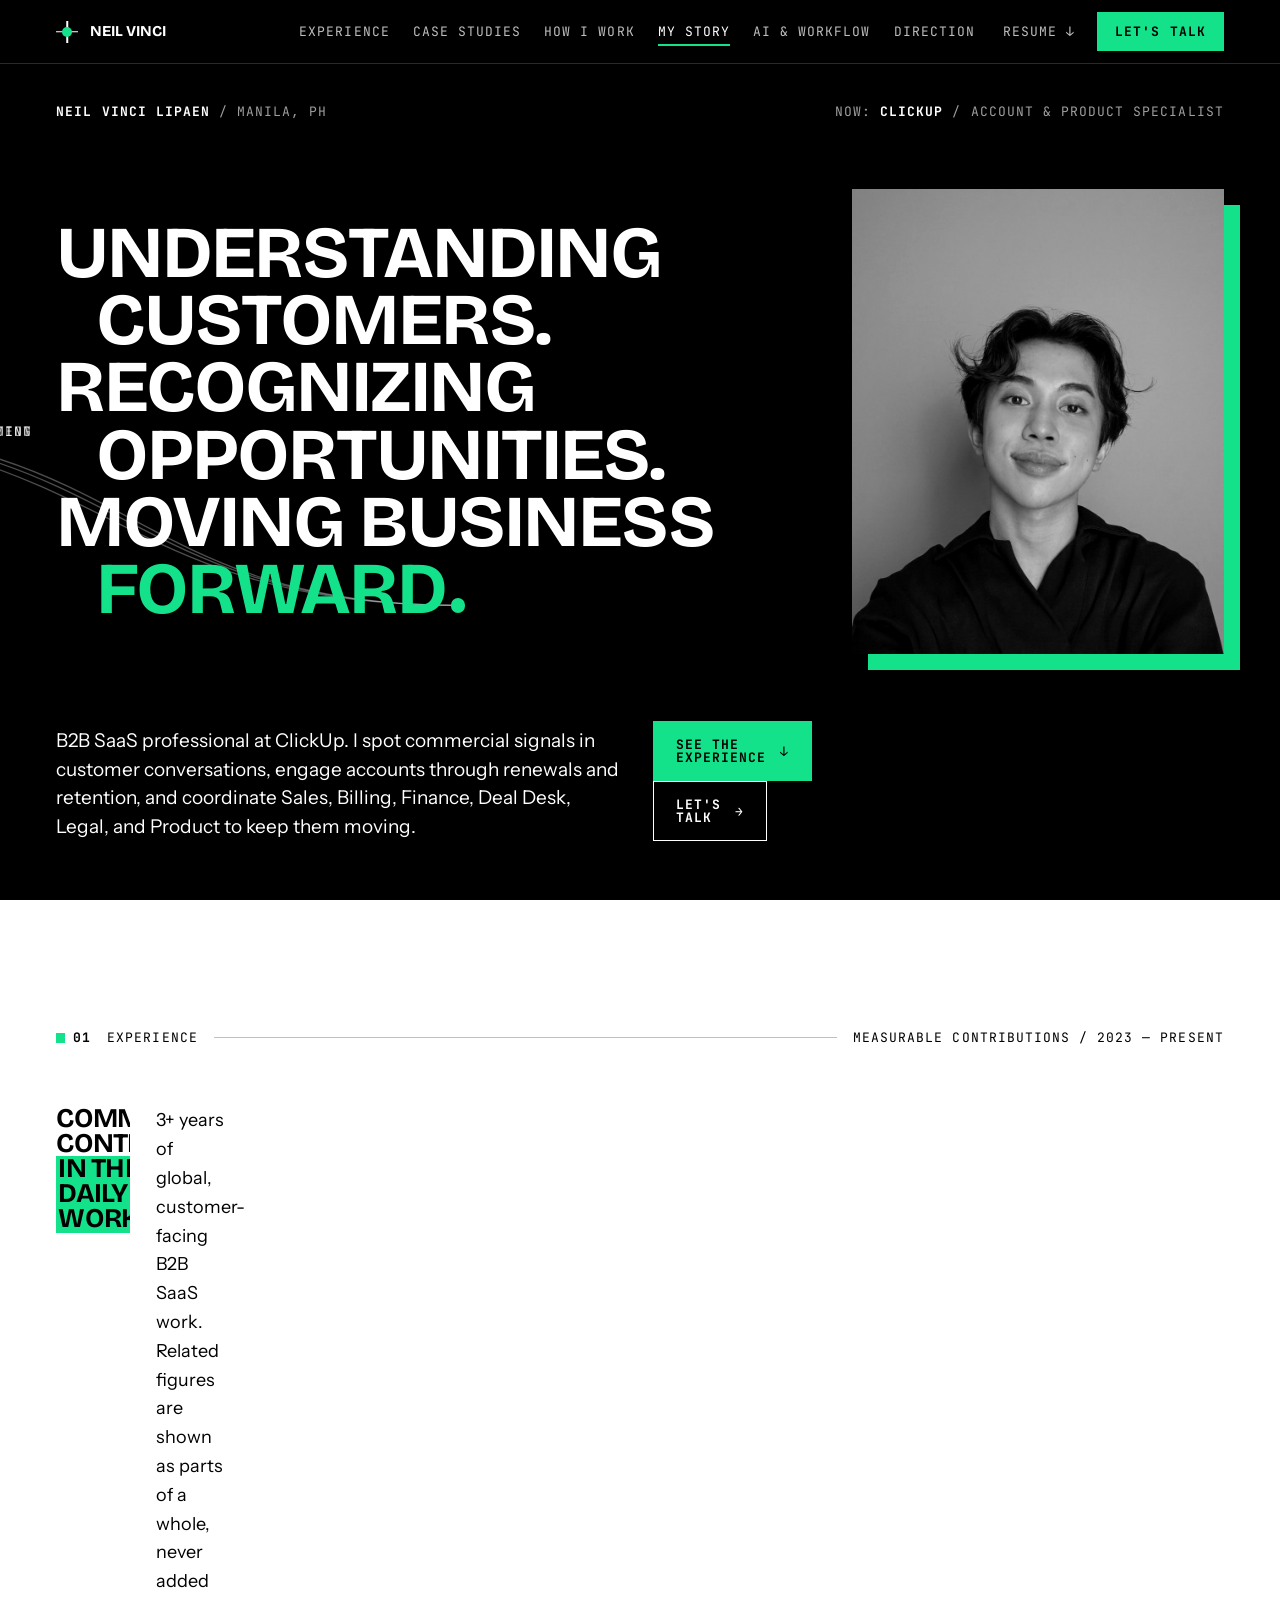
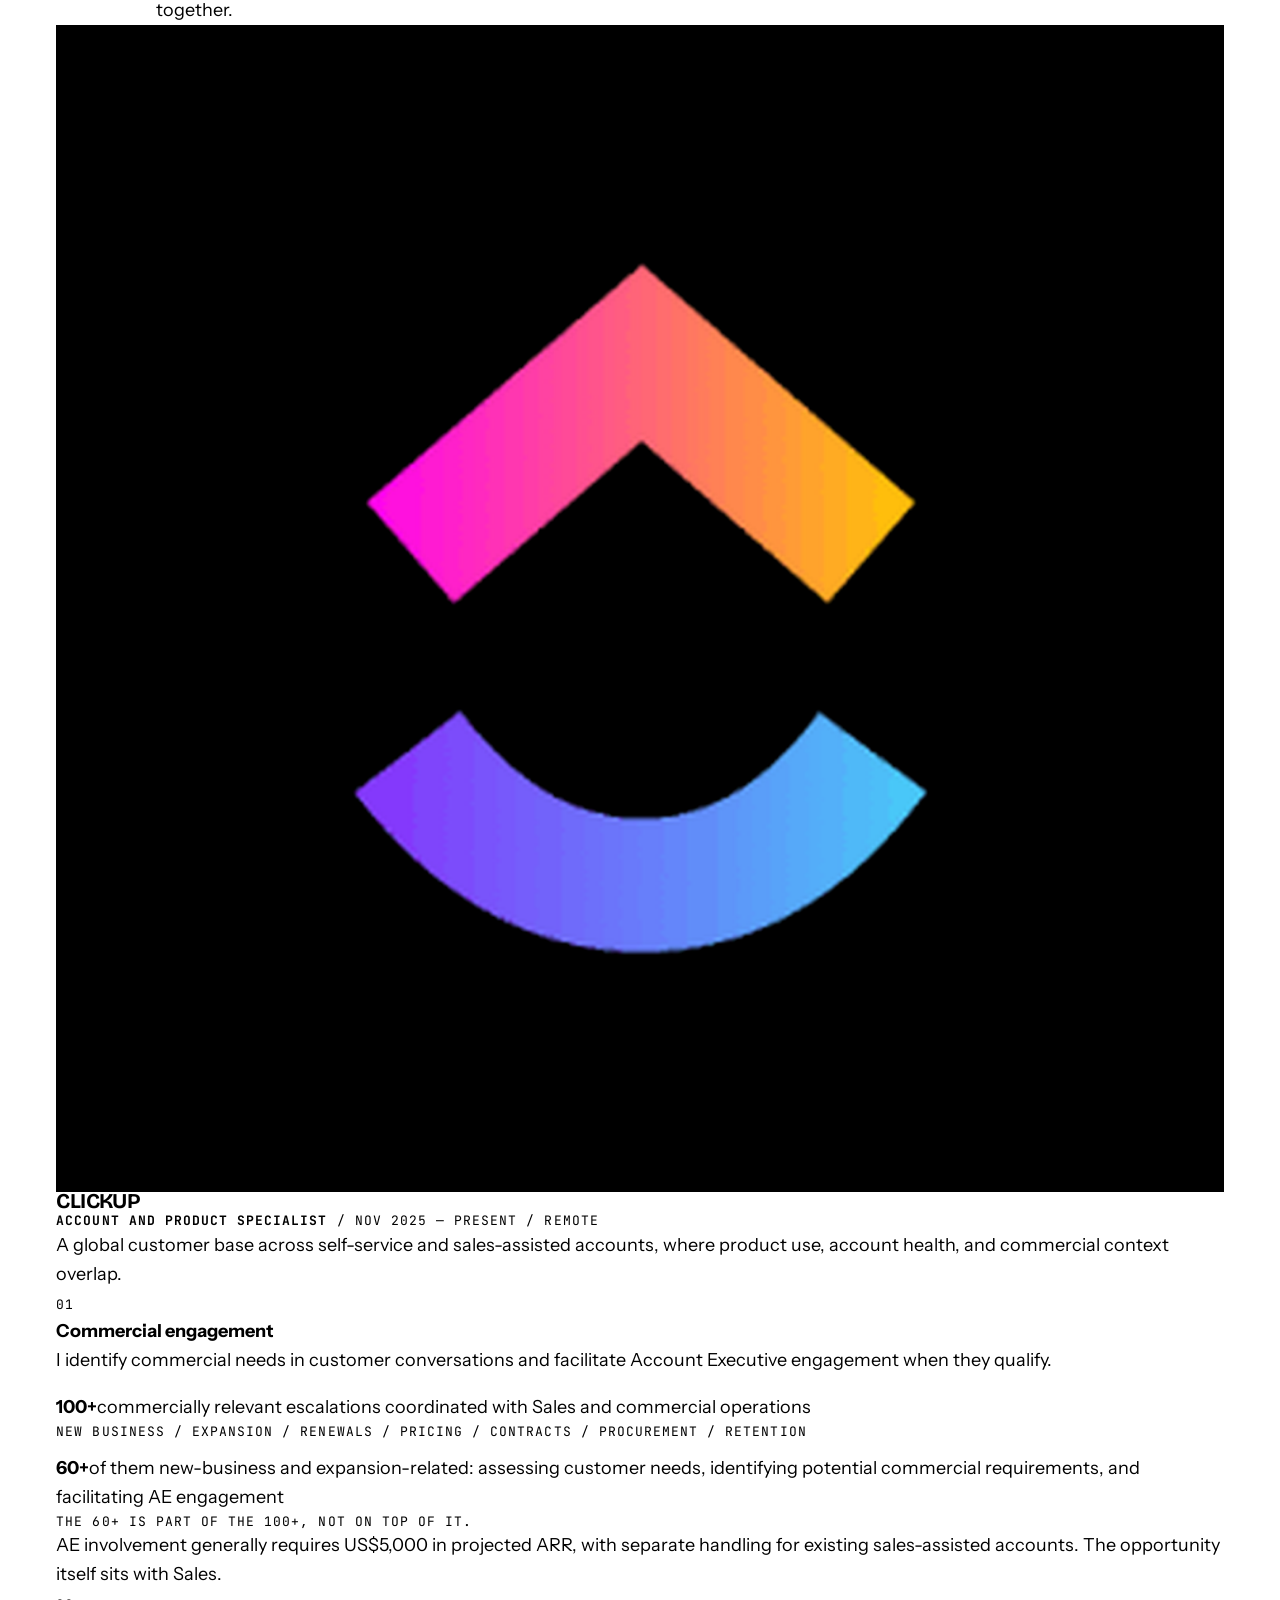
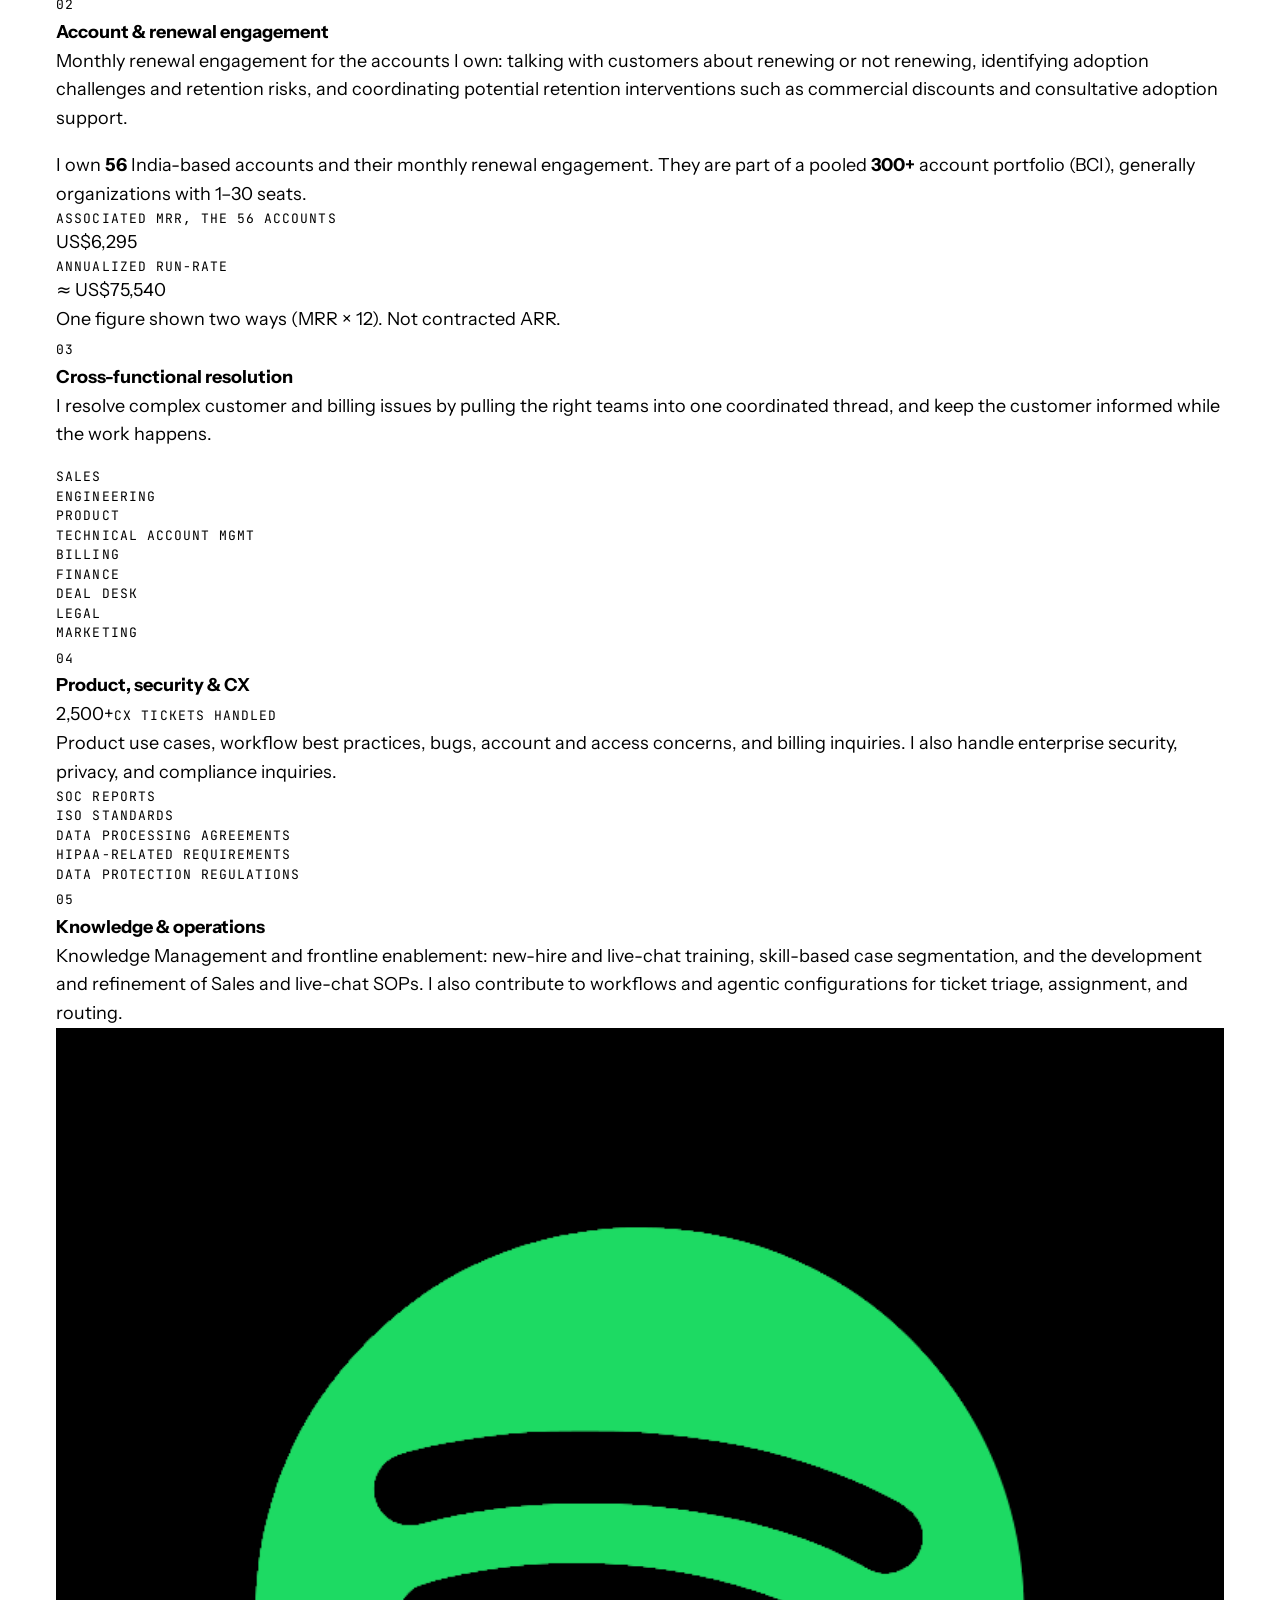
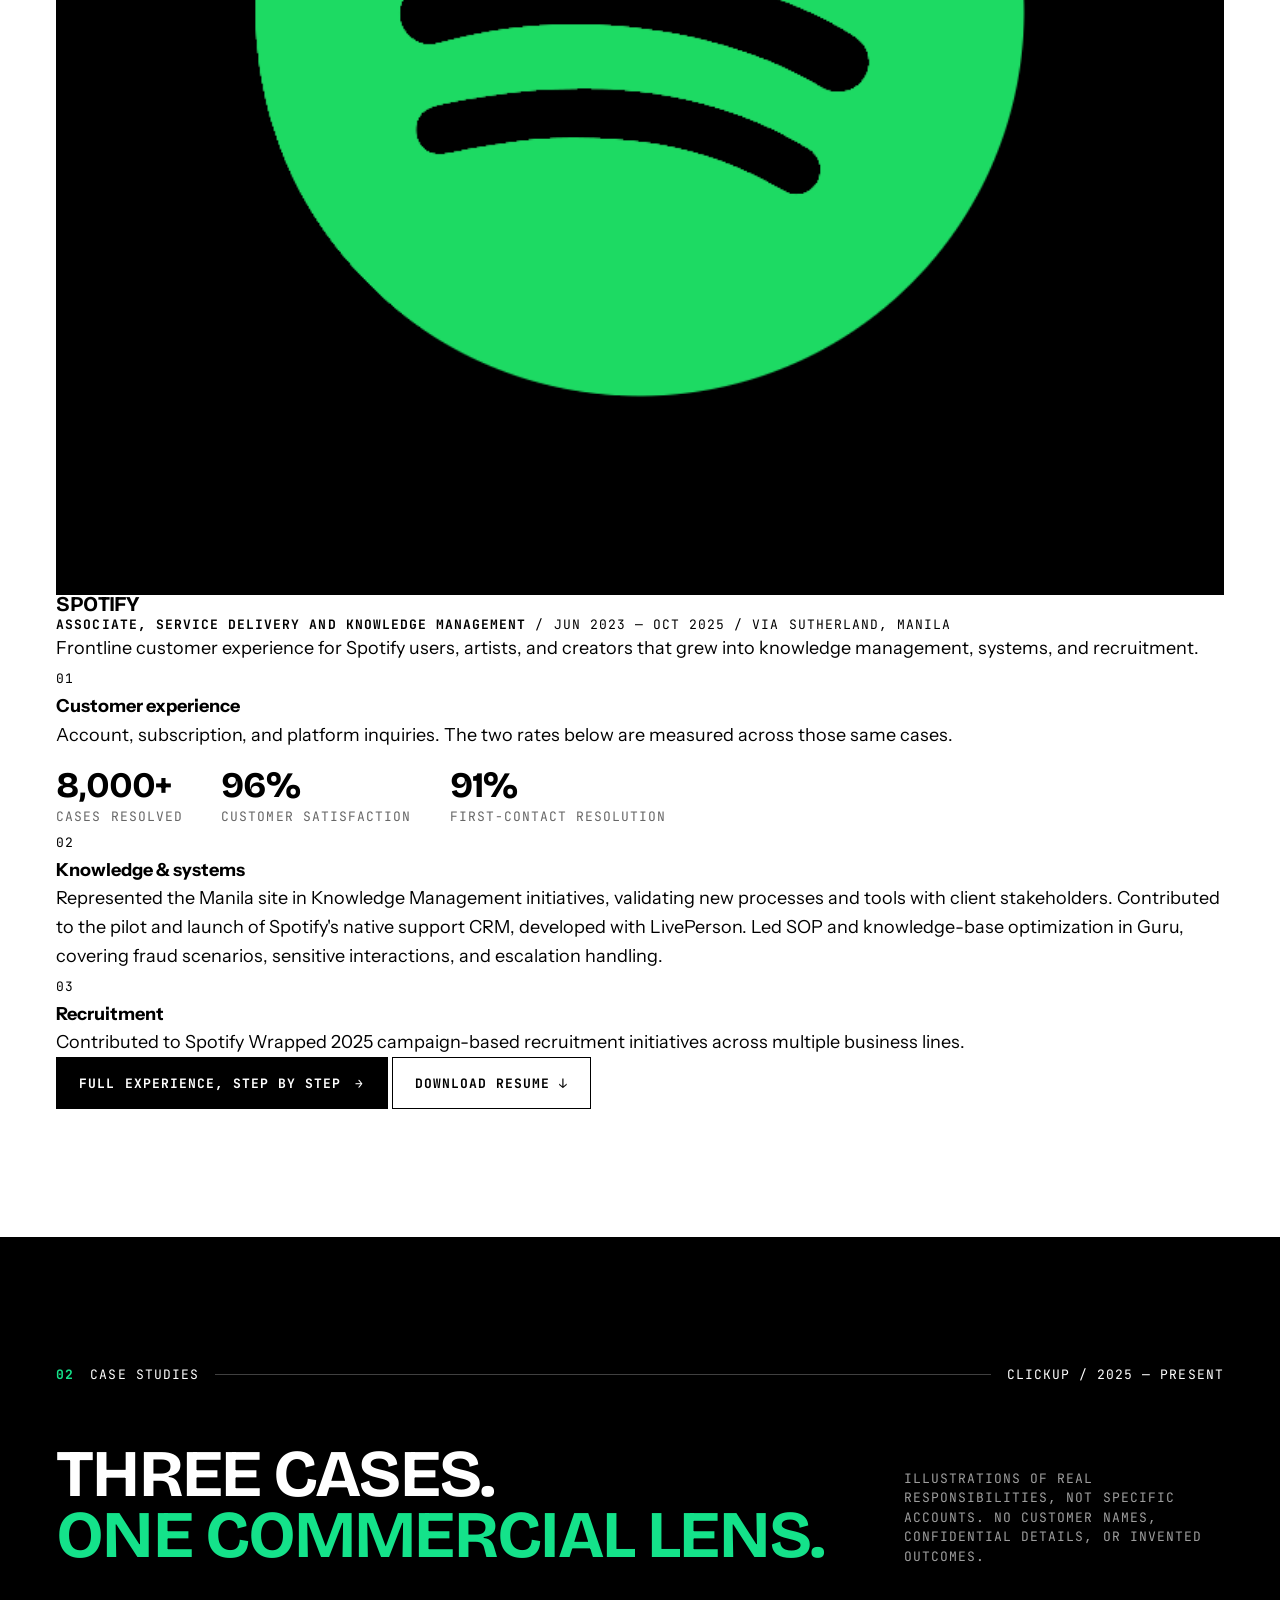
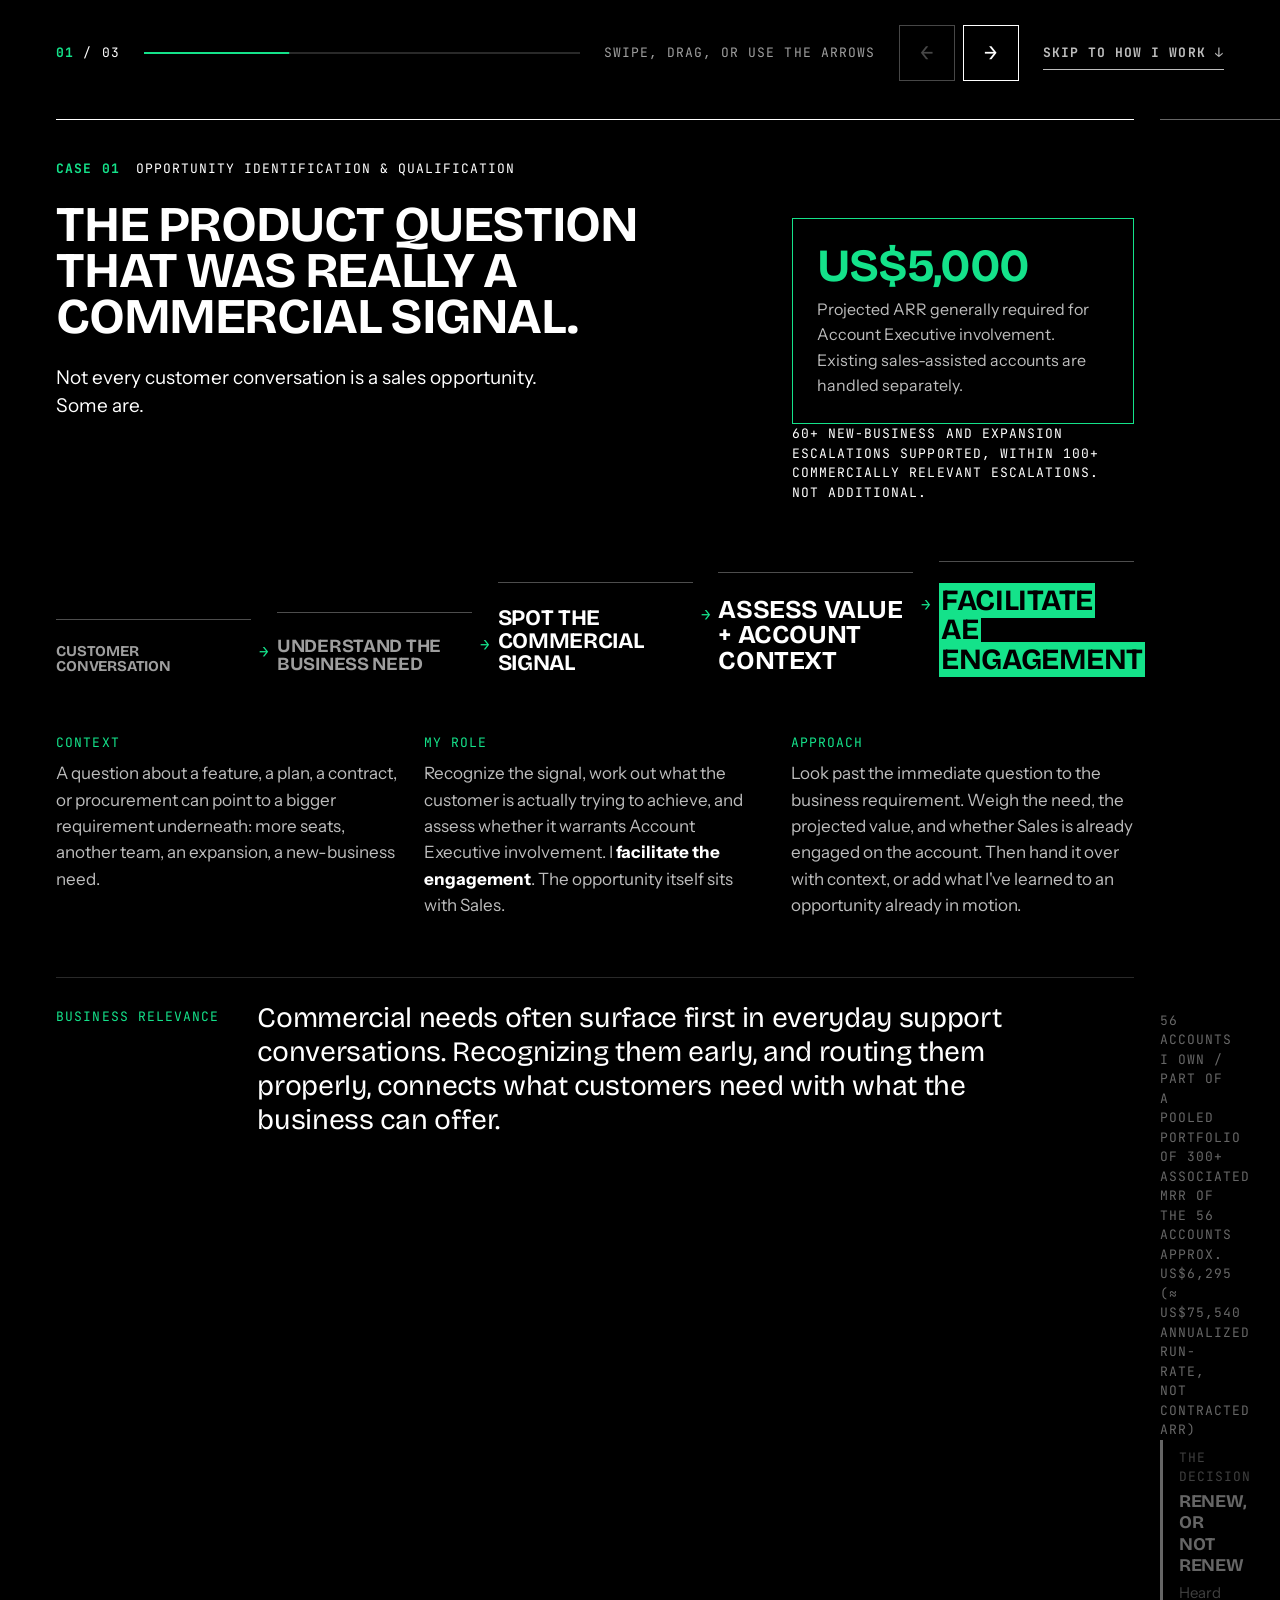
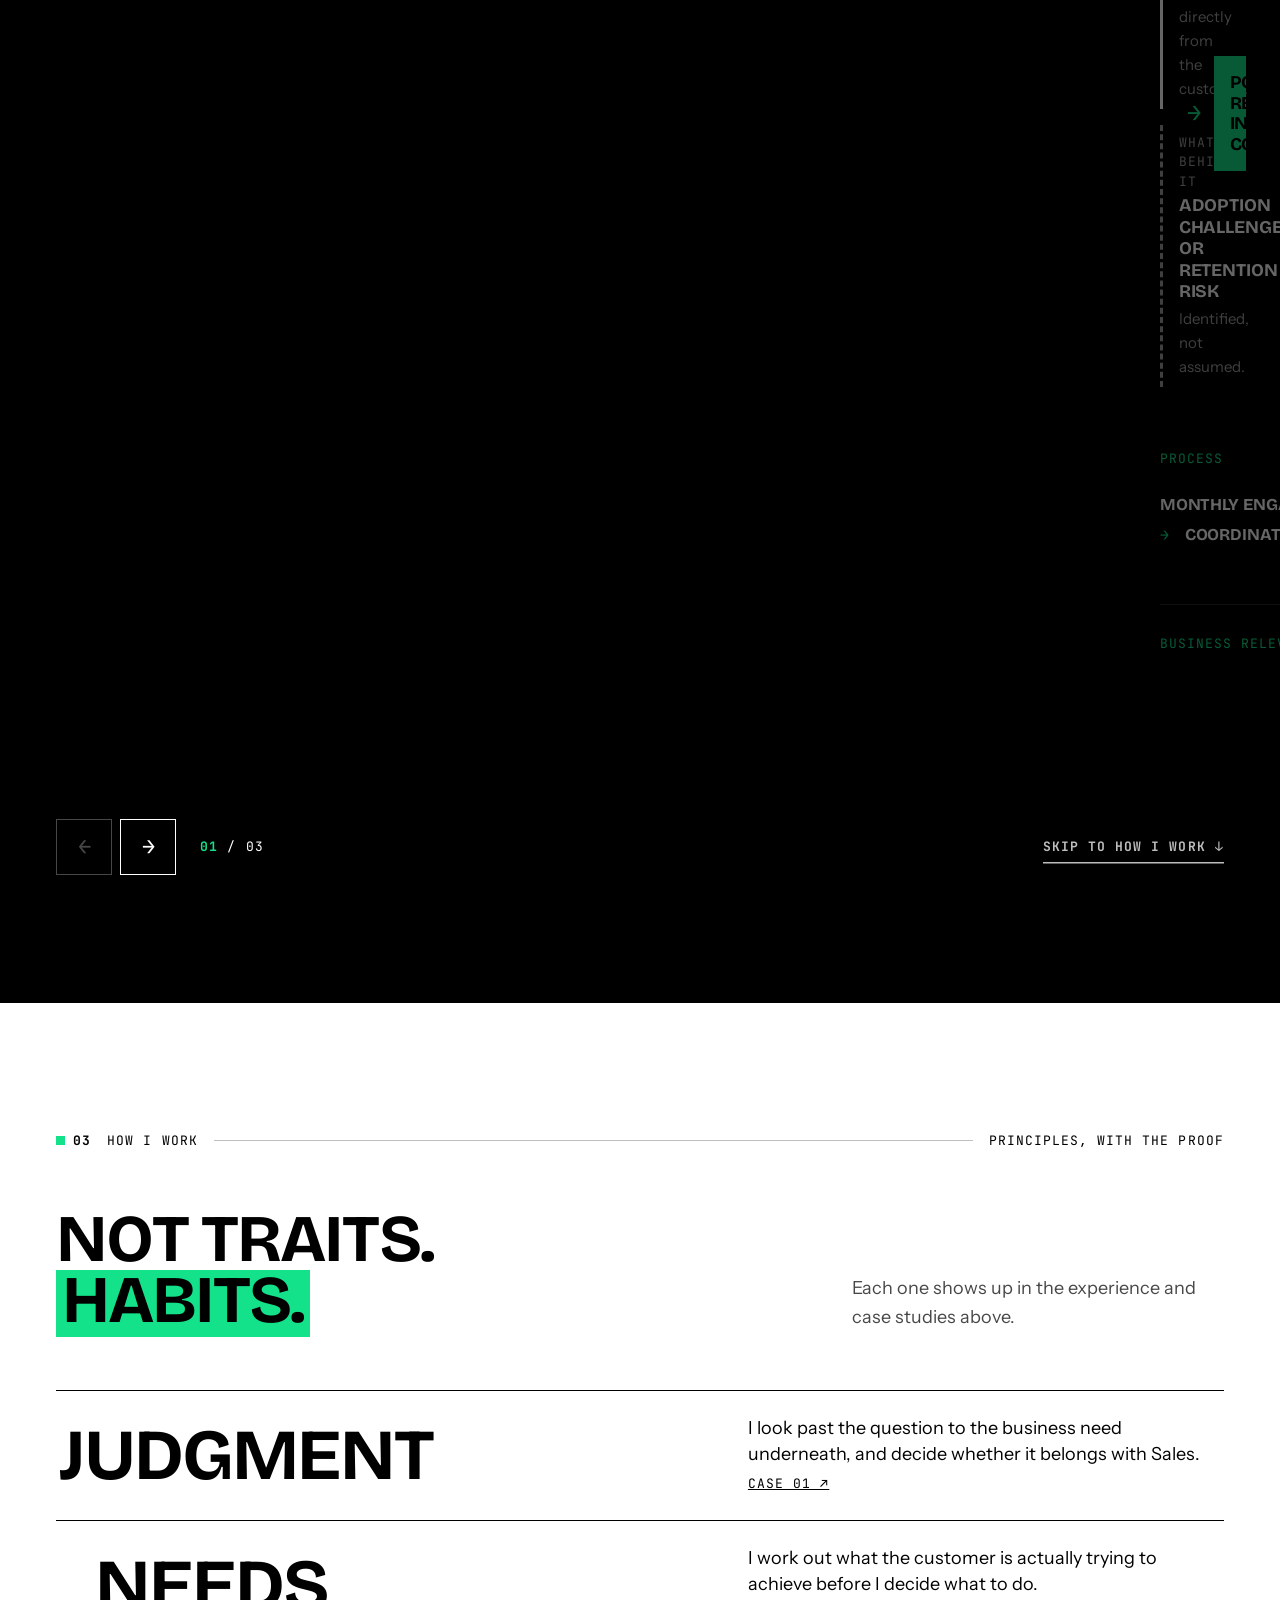
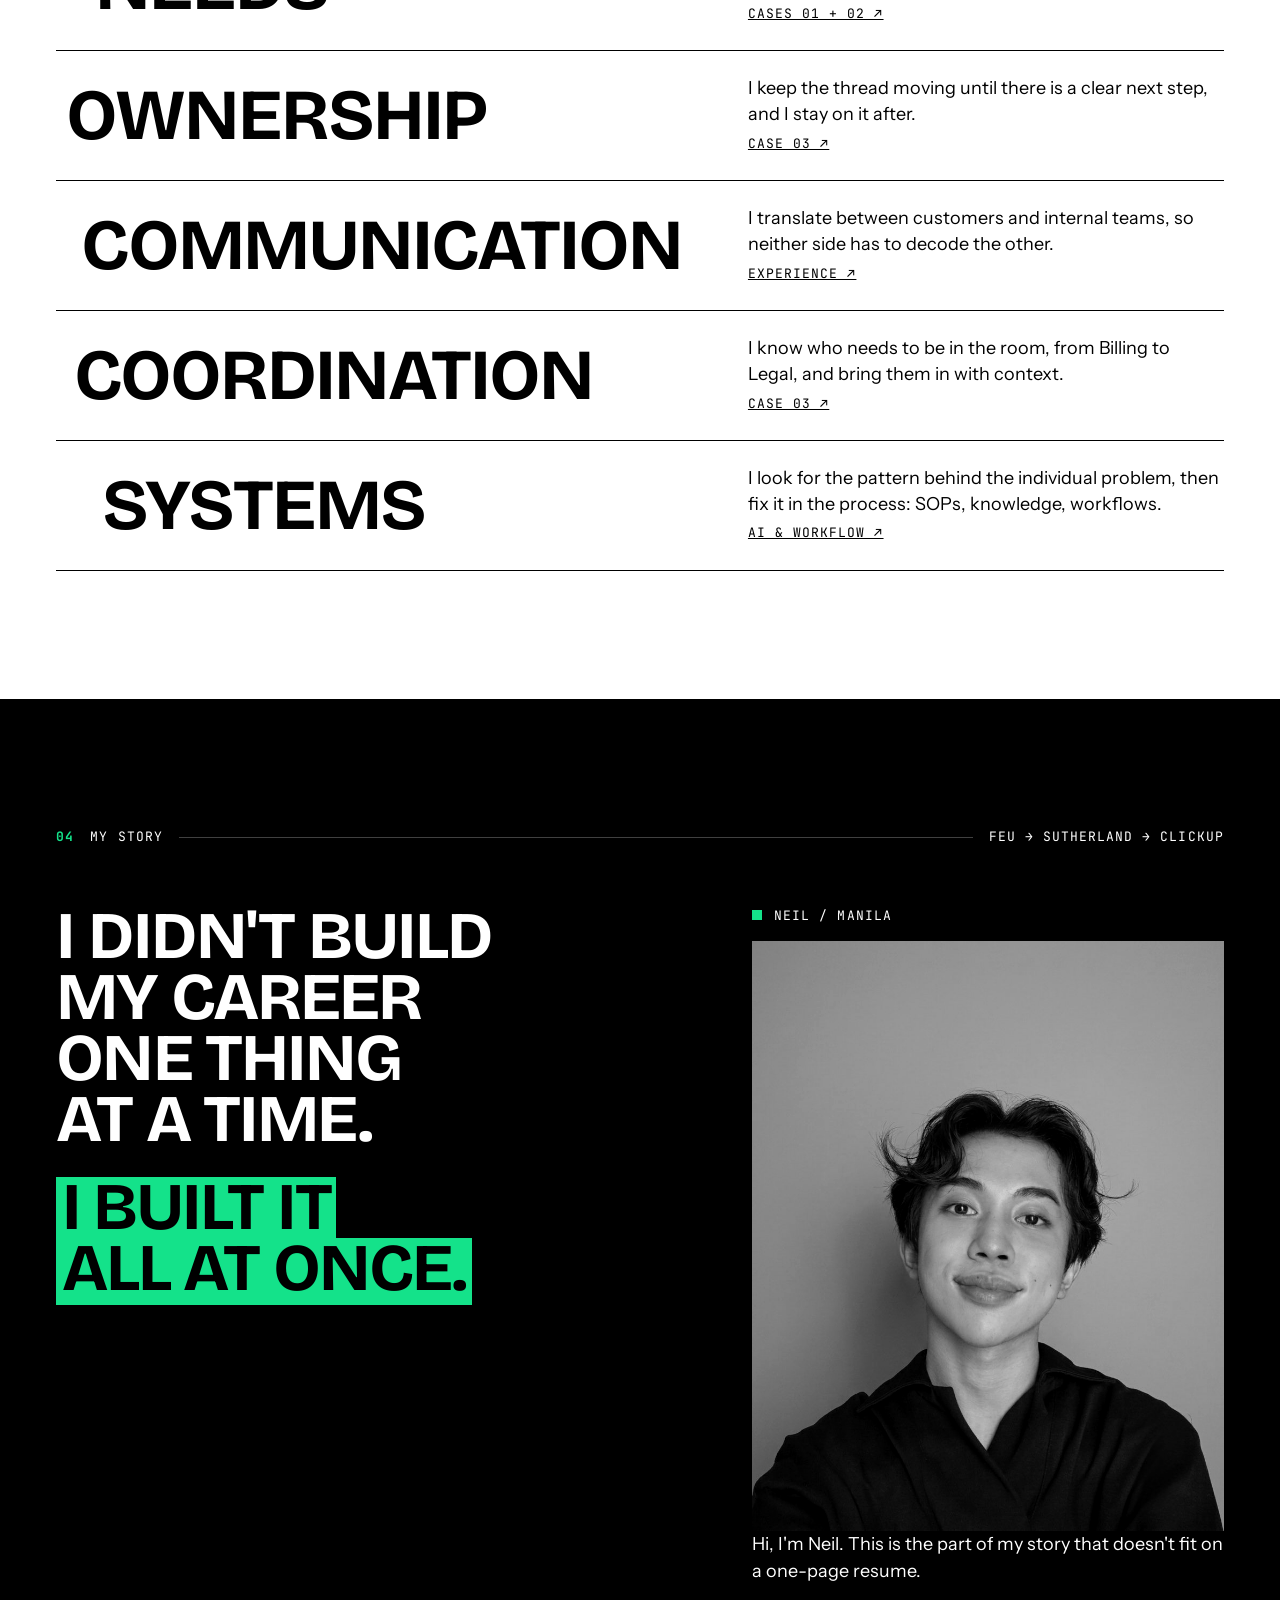
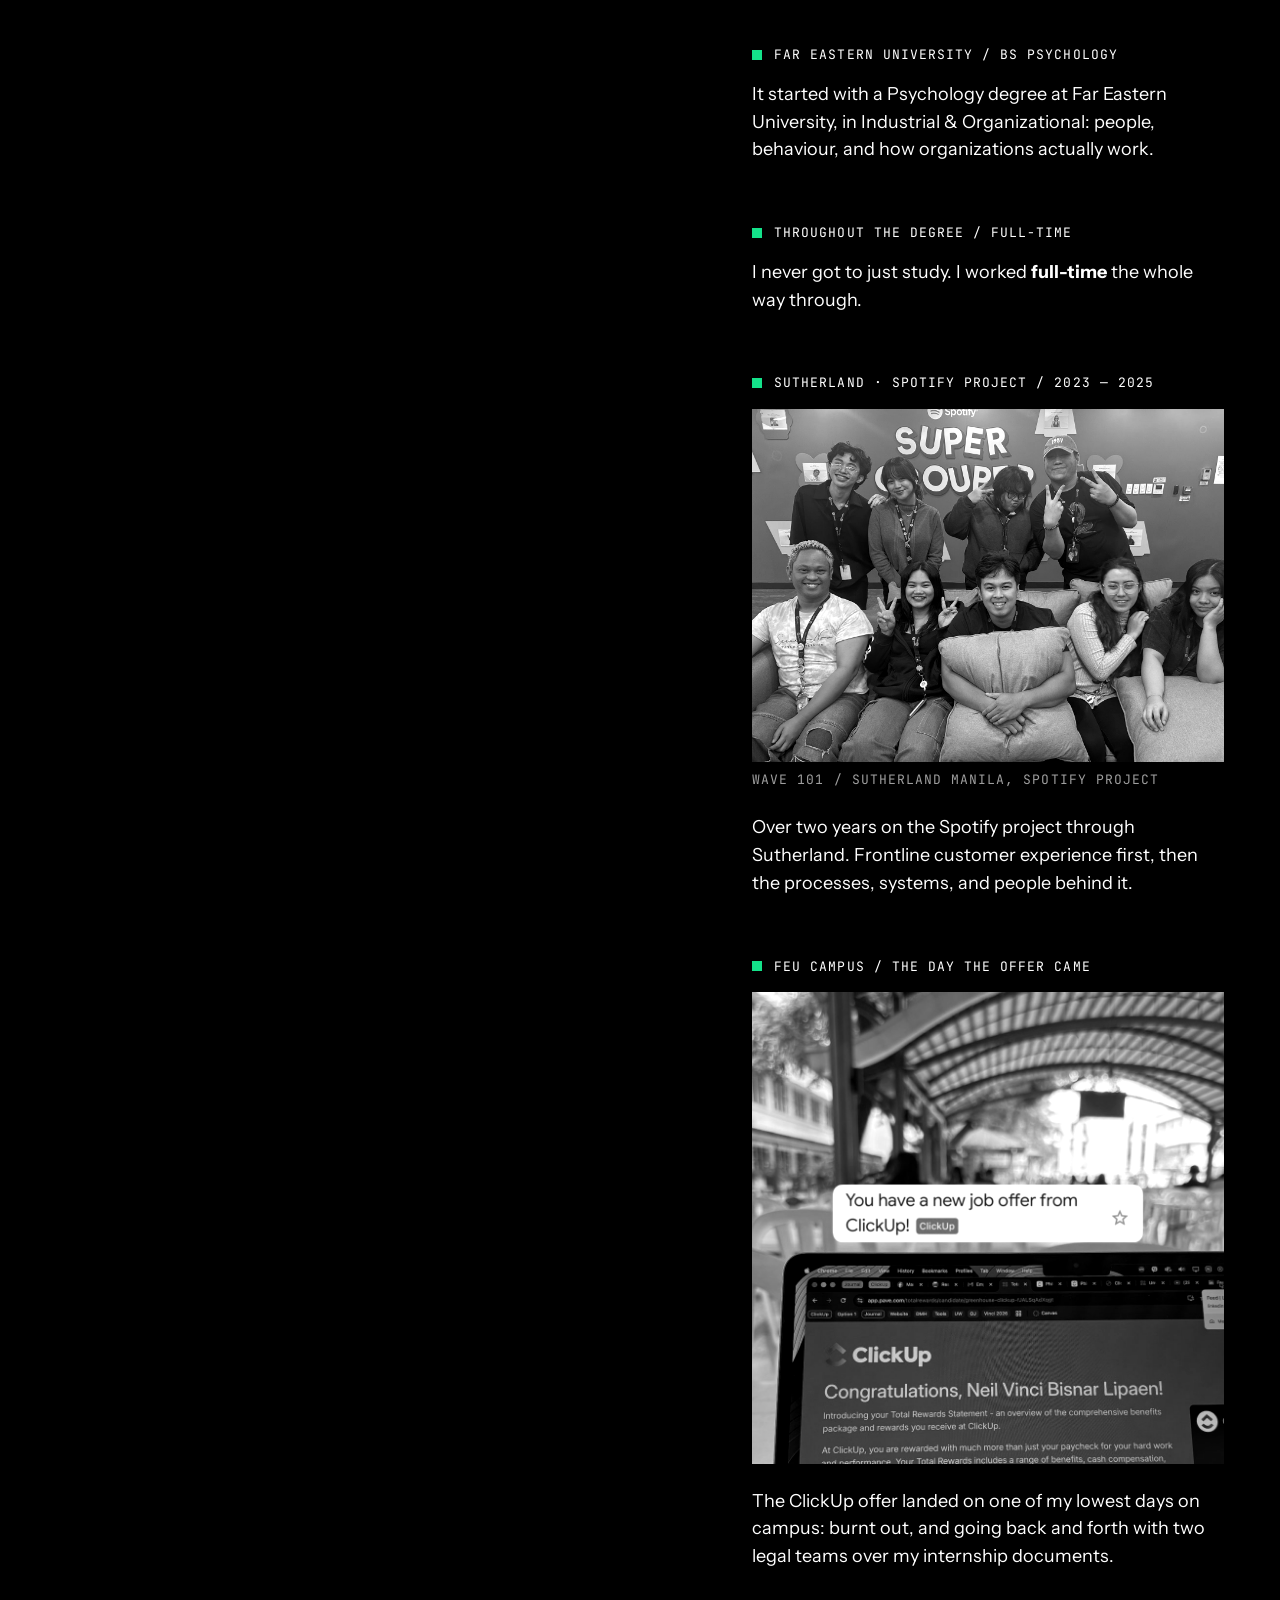
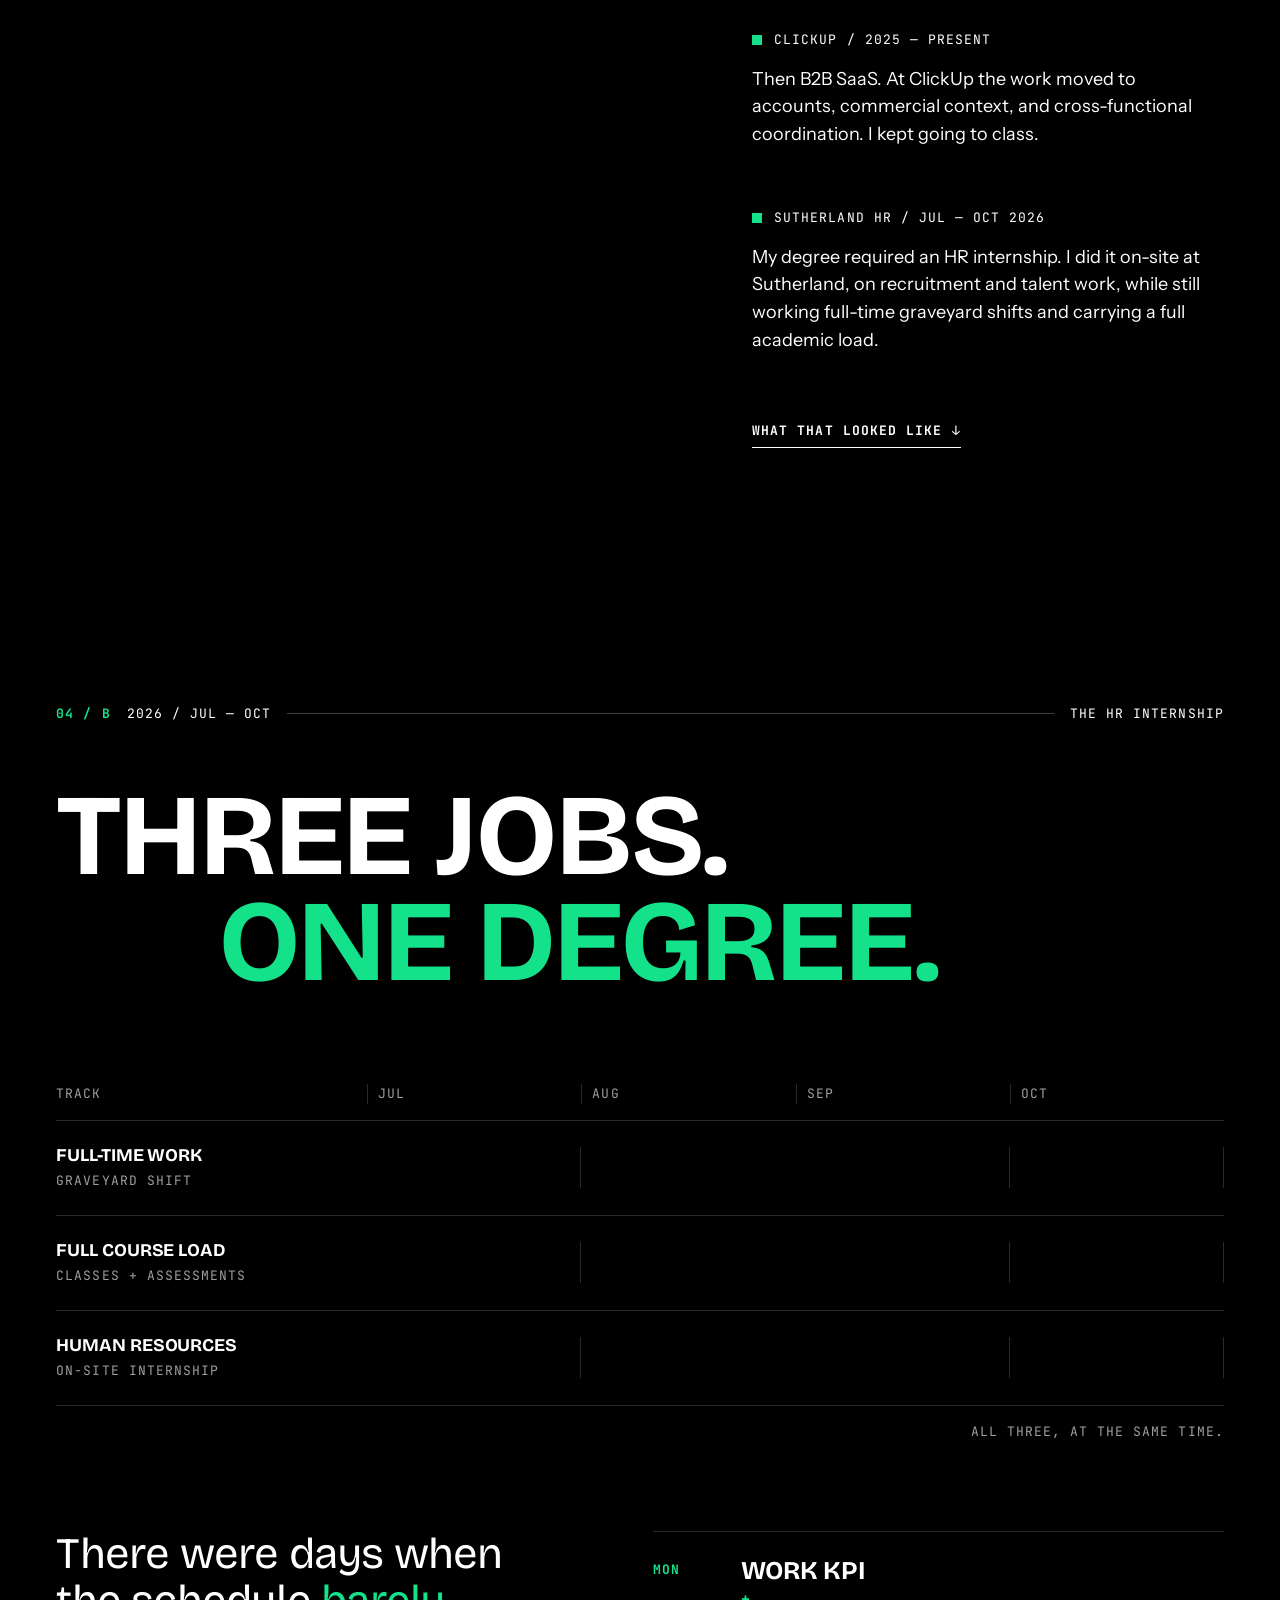
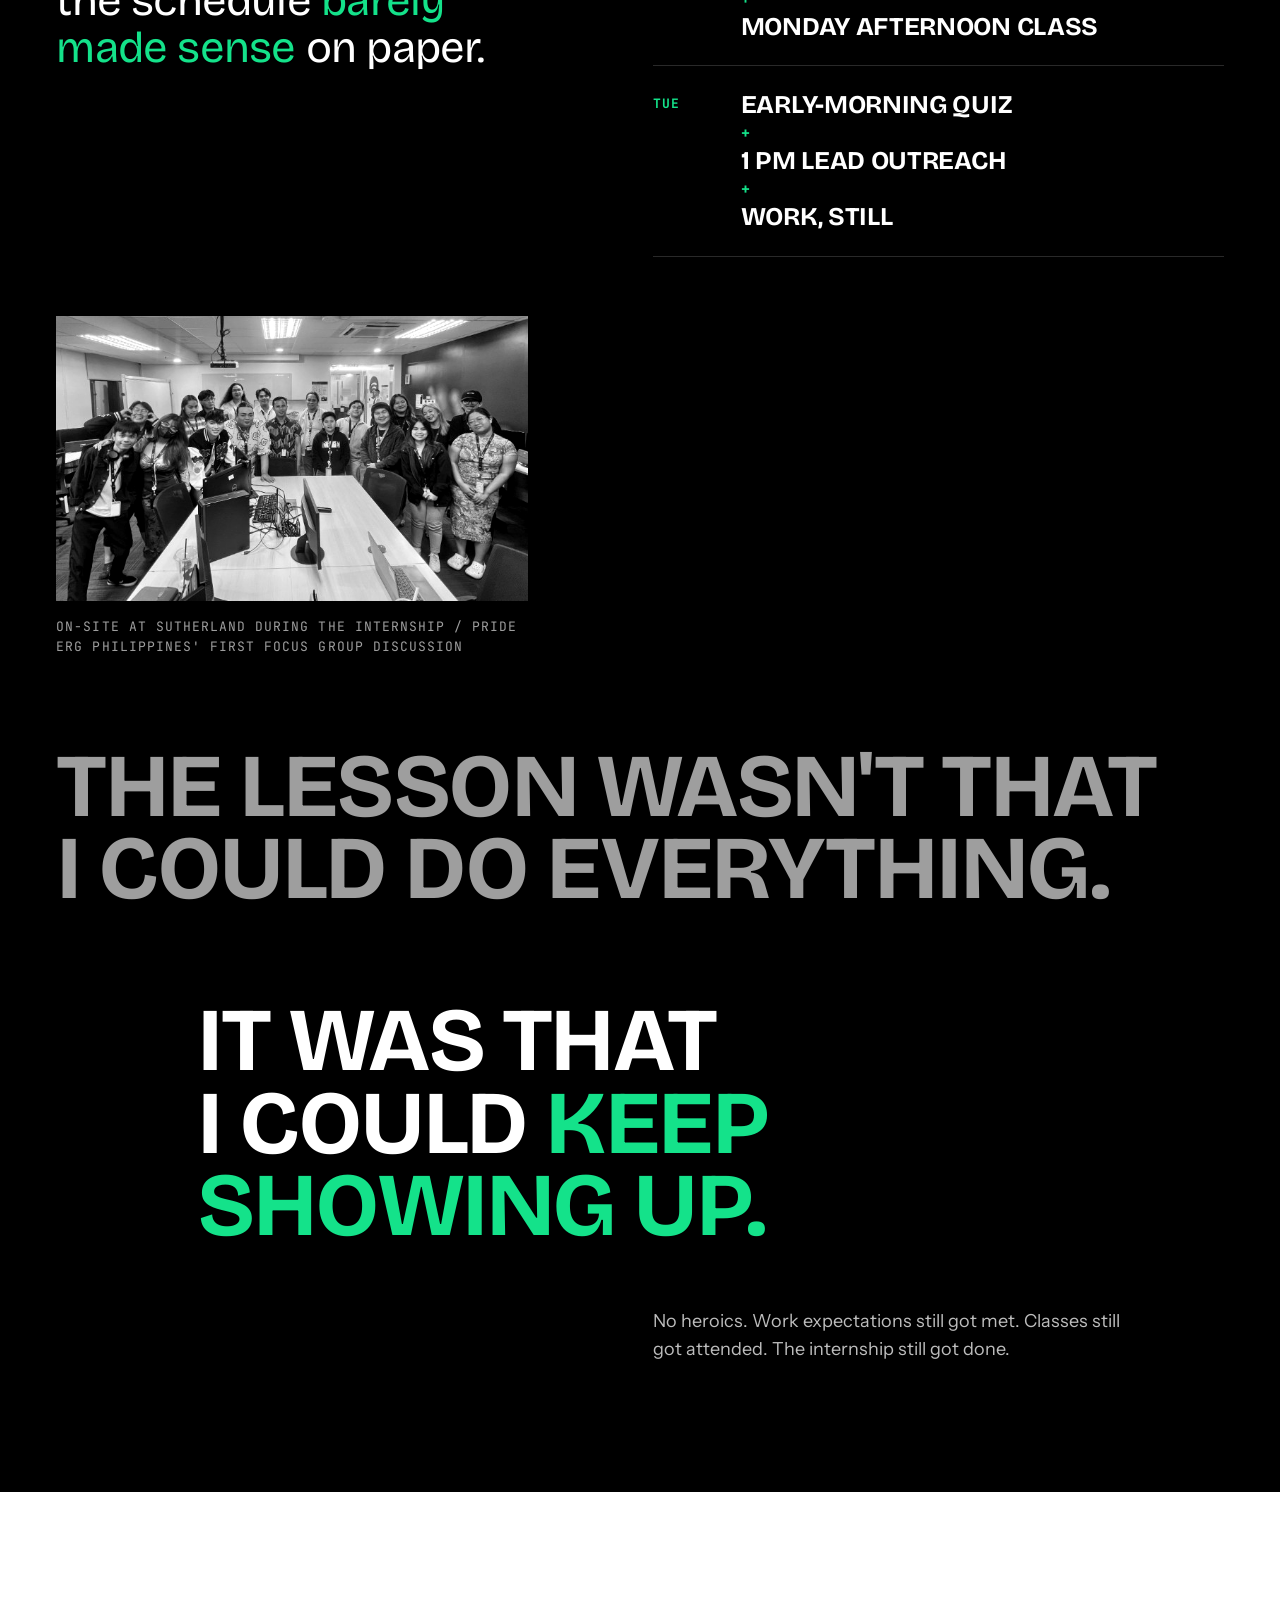
==== commit 20c5c08a: "Add files via upload" ====
--- a/index.html
+++ b/index.html
@@ -3,20 +3,21 @@
 <head>
 <meta charset="UTF-8">
 <meta name="viewport" content="width=device-width, initial-scale=1">
-<title>Neil Vinci Lipaen — Customer Relationships, Commercial Judgment &amp; Systems Thinking</title>
-<meta name="description" content="Neil Vinci Lipaen is a B2B SaaS customer-facing professional working across customer relationships, account management, commercial qualification, and AI-enabled workflows.">
+<title>Neil Vinci Lipaen — B2B SaaS Commercial Understanding, Account Engagement &amp; Cross-functional Execution</title>
+<meta name="description" content="Neil Vinci Lipaen is a B2B SaaS professional who identifies commercial opportunities, engages accounts through renewals and retention, and coordinates Sales, Billing, Finance, Deal Desk, Legal and Product.">
 <link rel="canonical" href="https://neilvinci.com/">
 <meta name="theme-color" content="#000000">
 <meta property="og:type" content="website">
 <meta property="og:site_name" content="Neil Vinci Lipaen">
-<meta property="og:title" content="Neil Vinci Lipaen — Customer Relationships, Commercial Judgment &amp; Systems Thinking">
-<meta property="og:description" content="Neil Vinci Lipaen is a B2B SaaS customer-facing professional working across customer relationships, account management, commercial qualification, and AI-enabled workflows.">
+<meta property="og:title" content="Neil Vinci Lipaen — B2B SaaS Commercial Understanding, Account Engagement &amp; Cross-functional Execution">
+<meta property="og:description" content="Neil Vinci Lipaen is a B2B SaaS professional who identifies commercial opportunities, engages accounts through renewals and retention, and coordinates Sales, Billing, Finance, Deal Desk, Legal and Product.">
 <meta property="og:url" content="https://neilvinci.com/">
 <meta property="og:image" content="https://neilvinci.com/assets/img/og.png">
 <meta property="og:image:width" content="1200">
 <meta property="og:image:height" content="630">
 <meta name="twitter:card" content="summary_large_image">
 <link rel="icon" href="assets/img/favicon.svg" type="image/svg+xml">
+<link rel="preload" href="assets/fonts/BricolageGrotesque-Bold.ttf" as="font" type="font/ttf" crossorigin>
 <link rel="stylesheet" href="assets/style.css">
 </head>
 <body>
@@ -24,11 +25,12 @@
 <header class="nav">
   <a class="nav__brand" href="index.html" aria-label="Neil Vinci Lipaen, home"><span class="nav__node" aria-hidden="true"><i></i></span><span>Neil Vinci</span></a>
   <nav class="nav__links" aria-label="Primary">
-    <a href="index.html#story" data-spy="story">My story</a>
-    <a href="experience.html">Experience</a>
+    <a href="index.html#experience" data-spy="experience">Experience</a>
     <a href="index.html#cases" data-spy="cases">Case studies</a>
     <a href="index.html#how" data-spy="how">How I work</a>
-    <a href="index.html#next" data-spy="next">What's next</a>
+    <a href="index.html#story" data-spy="story">My story</a>
+    <a href="index.html#ai" data-spy="ai">AI &amp; workflow</a>
+    <a href="index.html#next" data-spy="next">Direction</a>
   </nav>
   <div class="nav__actions">
     <a class="nav__resume" href="assets/Neil_Vinci_Lipaen_Resume.pdf" download>Resume ↓</a>
@@ -38,11 +40,12 @@
 </header>
 <div class="menu" id="menu" hidden>
   <nav class="menu__links" aria-label="Mobile">
-    <a href="index.html#story"><span>01</span>My story</a>
-    <a href="experience.html"><span>02</span>Experience</a>
-    <a href="index.html#cases"><span>03</span>Case studies</a>
-    <a href="index.html#how"><span>04</span>How I work</a>
-    <a href="index.html#next"><span>05</span>What's next</a>
+    <a href="index.html#experience"><span>01</span>Experience</a>
+    <a href="index.html#cases"><span>02</span>Case studies</a>
+    <a href="index.html#how"><span>03</span>How I work</a>
+    <a href="index.html#story"><span>04</span>My story</a>
+    <a href="index.html#ai"><span>05</span>AI &amp; workflow</a>
+    <a href="index.html#next"><span>06</span>Direction</a>
   </nav>
   <div class="menu__foot">
     <a class="btn btn--signal" href="contact.html">Let's talk <span class="btn__arrow" aria-hidden="true">→</span></a>
@@ -54,39 +57,353 @@
 
   <!-- ============ HERO ============ -->
   <section class="hero scene--black frame" data-converge data-trails aria-labelledby="hero-title">
-    <div class="hero__top meta"><span><b>Neil Vinci Lipaen</b> / Manila, PH</span><span>Now: <b>ClickUp</b> / 2025 — Present</span></div>
+    <div class="hero__top meta"><span><b>Neil Vinci Lipaen</b> / Manila, PH</span><span>Now: <b>ClickUp</b> / Account &amp; Product Specialist</span></div>
 
     <div class="hero__main grid">
       <h1 class="hero__title display rl" id="hero-title">
-        <span class="ln"><span style="--i:0">I work where</span></span>
-        <span class="ln ln--b"><span style="--i:1">customers,</span></span>
-        <span class="ln ln--c"><span style="--i:2">business,</span></span>
-        <span class="ln ln--d"><span style="--i:3">and technology</span></span>
-        <span class="ln"><span style="--i:4" class="signal">meet<span class="hero__node" data-target aria-hidden="true"></span><span class="sr-only">.</span></span></span>
+        <span class="ln"><span style="--i:0">Understanding</span></span>
+        <span class="ln ln--b"><span style="--i:1">customers.</span></span>
+        <span class="ln"><span style="--i:2">Recognizing</span></span>
+        <span class="ln ln--b"><span style="--i:3">opportunities.</span></span>
+        <span class="ln"><span style="--i:4">Moving business</span></span>
+        <span class="ln ln--b"><span style="--i:5" class="signal">forward<span class="hero__node" data-target aria-hidden="true"></span><span class="sr-only">.</span></span></span>
       </h1>
+
+      <ul class="hero__fields" aria-label="Three connected capabilities">
+        <li class="hero__origin meta" data-origin="left">Commercial understanding</li>
+        <li class="hero__origin meta" data-origin="left">Customer &amp; account engagement</li>
+        <li class="hero__origin meta" data-origin="left">Cross-functional execution</li>
+      </ul>
 
       <figure class="hero__portrait photo photo--offset" data-reveal style="--d:250ms">
         <div class="photo__frame"><img src="assets/img/neil-portrait.jpg" alt="Portrait of Neil Vinci Lipaen" width="880" height="1100"></div>
-        <figcaption class="meta"><span>Neil Vinci Lipaen</span><span>B2B SaaS</span></figcaption>
-        <span class="hero__origin hero__origin--1 meta" data-origin="left" aria-hidden="true">Customers</span>
-        <span class="hero__origin hero__origin--2 meta" data-origin="left" aria-hidden="true">Business</span>
-        <span class="hero__origin hero__origin--3 meta" data-origin="left" aria-hidden="true">Technology</span>
       </figure>
     </div>
 
     <svg class="hero__lines" data-lines aria-hidden="true" focusable="false"></svg>
 
     <div class="hero__foot grid">
-      <p class="hero__lede" data-reveal style="--d:700ms">Customer-facing B2B SaaS professional working across customer relationships, account management, commercial judgment, and systems thinking.</p>
-      <ul class="hero__stack meta" aria-label="Background">
-        <li>Psychology</li><li>B2B SaaS</li><li>Customer experience</li><li>Commercial context</li><li>AI / workflow</li>
-      </ul>
-    </div>
+      <p class="hero__lede" data-reveal style="--d:700ms">B2B SaaS professional at ClickUp. I spot commercial signals in customer conversations, engage accounts through renewals and retention, and coordinate Sales, Billing, Finance, Deal Desk, Legal, and Product to keep them moving.</p>
+      <div class="hero__cta" data-reveal style="--d:850ms">
+        <a class="btn btn--signal" href="#experience">See the experience <span class="btn__arrow" aria-hidden="true">↓</span></a>
+        <a class="btn btn--ghost" href="contact.html">Let's talk <span class="btn__arrow" aria-hidden="true">→</span></a>
+      </div>
+    </div>
+  </section>
+
+  <!-- ============ 01 · EXPERIENCE + MEASURABLE CONTRIBUTIONS ============ -->
+  <section class="scene scene--white frame" id="experience" aria-labelledby="exp-title">
+    <div class="section-id meta"><span class="section-id__no">01</span><span>Experience</span><span class="section-id__rule"></span><span>Measurable contributions / 2023 — Present</span></div>
+
+    <div class="xs__head grid">
+      <h2 class="xs__title display rl" id="exp-title">
+        <span class="ln"><span style="--i:0">Commercial context,</span></span>
+        <span class="ln"><span style="--i:1"><span class="mark">in the daily work.</span></span></span>
+      </h2>
+      <p class="xs__aside">3+ years of global, customer-facing B2B SaaS work. Related figures are shown as parts of a whole, never added together.</p>
+    </div>
+
+    <!-- ClickUp -->
+    <article class="co" aria-labelledby="co-clickup">
+      <header class="co__head">
+        <span class="co__logo logo-tile" data-reveal="scale"><img src="assets/img/clickup_mark.png" alt="ClickUp logo" width="478" height="571" loading="lazy"></span>
+        <div class="co__id">
+          <h3 class="co__name display" id="co-clickup">ClickUp</h3>
+          <p class="meta"><b>Account and Product Specialist</b> / Nov 2025 — Present / Remote</p>
+        </div>
+        <p class="co__sum">A global customer base across self-service and sales-assisted accounts, where product use, account health, and commercial context overlap.</p>
+      </header>
+
+      <div class="rows">
+        <section class="row" aria-labelledby="r-commercial">
+          <div class="row__label"><span class="row__no meta">01</span><h4 class="row__name" id="r-commercial">Commercial engagement</h4></div>
+          <div class="row__body">
+            <p class="row__lede">I identify commercial needs in customer conversations and facilitate Account Executive engagement when they qualify.</p>
+            <figure class="nest" data-reveal>
+              <div class="nest__outer">
+                <div class="nest__top"><b class="nest__n">100+</b><span class="nest__t">commercially relevant escalations coordinated with Sales and commercial operations</span></div>
+                <p class="nest__scope meta">New business / Expansion / Renewals / Pricing / Contracts / Procurement / Retention</p>
+                <div class="nest__inner"><b class="nest__n">60+</b><span class="nest__t">of them new-business and expansion-related: assessing customer needs, identifying potential commercial requirements, and facilitating AE engagement</span></div>
+              </div>
+              <figcaption class="meta">The 60+ is part of the 100+, not on top of it.</figcaption>
+            </figure>
+            <p class="row__note">AE involvement generally requires US$5,000 in projected ARR, with separate handling for existing sales-assisted accounts. The opportunity itself sits with Sales.</p>
+          </div>
+        </section>
+
+        <section class="row" aria-labelledby="r-accounts">
+          <div class="row__label"><span class="row__no meta">02</span><h4 class="row__name" id="r-accounts">Account &amp; renewal engagement</h4></div>
+          <div class="row__body">
+            <p class="row__lede">Monthly renewal engagement for the accounts I own: talking with customers about renewing or not renewing, identifying adoption challenges and retention risks, and coordinating potential retention interventions such as commercial discounts and consultative adoption support.</p>
+            <div class="acct">
+              <figure class="acct__viz" data-reveal>
+                <div class="dots" data-dots="300" data-hi="56" aria-hidden="true"></div>
+                <figcaption>I own <b>56</b> India-based accounts and their monthly renewal engagement. They are part of a pooled <b>300+</b> account portfolio (BCI), generally organizations with 1–30 seats.</figcaption>
+              </figure>
+              <div class="runrate" data-reveal style="--d:120ms">
+                <dl>
+                  <div><dt class="meta">Associated MRR, the 56 accounts</dt><dd>US$6,295</dd></div>
+                  <div><dt class="meta">Annualized run-rate</dt><dd>≈ US$75,540</dd></div>
+                </dl>
+                <p class="runrate__note">One figure shown two ways (MRR × 12). Not contracted ARR.</p>
+              </div>
+            </div>
+          </div>
+        </section>
+
+        <section class="row" aria-labelledby="r-cross">
+          <div class="row__label"><span class="row__no meta">03</span><h4 class="row__name" id="r-cross">Cross-functional resolution</h4></div>
+          <div class="row__body">
+            <p class="row__lede">I resolve complex customer and billing issues by pulling the right teams into one coordinated thread, and keep the customer informed while the work happens.</p>
+            <ul class="chips meta" aria-label="Teams coordinated with">
+              <li>Sales</li><li>Engineering</li><li>Product</li><li>Technical Account Mgmt</li><li>Billing</li><li>Finance</li><li>Deal Desk</li><li>Legal</li><li>Marketing</li>
+            </ul>
+          </div>
+        </section>
+
+        <section class="row" aria-labelledby="r-product">
+          <div class="row__label"><span class="row__no meta">04</span><h4 class="row__name" id="r-product">Product, security &amp; CX</h4></div>
+          <div class="row__body">
+            <div class="row__split">
+              <div class="bignum" data-reveal><span class="bignum__n">2,500+</span><span class="bignum__l meta">CX tickets handled</span></div>
+              <p class="row__lede">Product use cases, workflow best practices, bugs, account and access concerns, and billing inquiries. I also handle enterprise security, privacy, and compliance inquiries.</p>
+            </div>
+            <ul class="chips meta" aria-label="Security and compliance topics">
+              <li>SOC reports</li><li>ISO standards</li><li>Data Processing Agreements</li><li>HIPAA-related requirements</li><li>Data protection regulations</li>
+            </ul>
+          </div>
+        </section>
+
+        <section class="row" aria-labelledby="r-ops">
+          <div class="row__label"><span class="row__no meta">05</span><h4 class="row__name" id="r-ops">Knowledge &amp; operations</h4></div>
+          <div class="row__body">
+            <p class="row__lede">Knowledge Management and frontline enablement: new-hire and live-chat training, skill-based case segmentation, and the development and refinement of Sales and live-chat SOPs. I also contribute to workflows and agentic configurations for ticket triage, assignment, and routing.</p>
+          </div>
+        </section>
+      </div>
+    </article>
+
+    <!-- Spotify -->
+    <article class="co co--alt" aria-labelledby="co-spotify">
+      <header class="co__head">
+        <span class="co__logo logo-tile logo-tile--spotify" data-reveal="scale"><img src="assets/img/spotify_mark.png" alt="Spotify logo" width="520" height="520" loading="lazy"></span>
+        <div class="co__id">
+          <h3 class="co__name display" id="co-spotify">Spotify</h3>
+          <p class="meta"><b>Associate, Service Delivery and Knowledge Management</b> / Jun 2023 — Oct 2025 / Via Sutherland, Manila</p>
+        </div>
+        <p class="co__sum">Frontline customer experience for Spotify users, artists, and creators that grew into knowledge management, systems, and recruitment.</p>
+      </header>
+
+      <div class="rows">
+        <section class="row" aria-labelledby="r-sp-cx">
+          <div class="row__label"><span class="row__no meta">01</span><h4 class="row__name" id="r-sp-cx">Customer experience</h4></div>
+          <div class="row__body">
+            <p class="row__lede">Account, subscription, and platform inquiries. The two rates below are measured across those same cases.</p>
+            <div class="kpis kpis--lg">
+              <span class="kpi"><span class="kpi__n">8,000+</span><span class="kpi__l meta">Cases resolved</span></span>
+              <span class="kpi"><span class="kpi__n">96%</span><span class="kpi__l meta">Customer satisfaction</span></span>
+              <span class="kpi"><span class="kpi__n">91%</span><span class="kpi__l meta">First-contact resolution</span></span>
+            </div>
+          </div>
+        </section>
+        <section class="row" aria-labelledby="r-sp-km">
+          <div class="row__label"><span class="row__no meta">02</span><h4 class="row__name" id="r-sp-km">Knowledge &amp; systems</h4></div>
+          <div class="row__body">
+            <p class="row__lede">Represented the Manila site in Knowledge Management initiatives, validating new processes and tools with client stakeholders. Contributed to the pilot and launch of Spotify's native support CRM, developed with LivePerson. Led SOP and knowledge-base optimization in Guru, covering fraud scenarios, sensitive interactions, and escalation handling.</p>
+          </div>
+        </section>
+        <section class="row" aria-labelledby="r-sp-rec">
+          <div class="row__label"><span class="row__no meta">03</span><h4 class="row__name" id="r-sp-rec">Recruitment</h4></div>
+          <div class="row__body">
+            <p class="row__lede">Contributed to Spotify Wrapped 2025 campaign-based recruitment initiatives across multiple business lines.</p>
+          </div>
+        </section>
+      </div>
+    </article>
+
+    <div class="xs__more">
+      <a class="btn btn--ink" href="experience.html">Full experience, step by step <span class="btn__arrow" aria-hidden="true">→</span></a>
+      <a class="btn btn--ghost" href="assets/Neil_Vinci_Lipaen_Resume.pdf" download>Download resume ↓</a>
+    </div>
+  </section>
+
+  <!-- ============ 02 · CASE STUDIES ============ -->
+  <section class="scene scene--black" id="cases" aria-labelledby="cases-title">
+    <div class="frame">
+      <div class="section-id meta"><span class="section-id__no">02</span><span>Case studies</span><span class="section-id__rule"></span><span>ClickUp / 2025 — Present</span></div>
+      <div class="cases__head grid">
+        <h2 class="cases__title display rl" id="cases-title">
+          <span class="ln"><span style="--i:0">Three cases.</span></span>
+          <span class="ln"><span style="--i:1" class="signal">One commercial lens.</span></span>
+        </h2>
+        <p class="cases__note meta">Illustrations of real responsibilities, not specific accounts. No customer names, confidential details, or invented outcomes.</p>
+      </div>
+    </div>
+
+    <div class="cs" data-carousel role="region" aria-roledescription="carousel" aria-label="Case studies">
+      <div class="cs__controls">
+        <span class="cs__count meta" aria-hidden="true"><b data-current>01</b> / 03</span>
+        <span class="cs__progress" aria-hidden="true"><i></i></span>
+        <span class="cs__hint meta" aria-hidden="true">Swipe, drag, or use the arrows</span>
+        <span class="cs__btns">
+          <button class="cs__btn" type="button" data-prev aria-label="Previous case study">←</button>
+          <button class="cs__btn" type="button" data-next aria-label="Next case study">→</button>
+        </span>
+        <a class="cs__skip textlink" href="#how">Skip to How I work ↓</a>
+      </div>
+      <p class="sr-only" aria-live="polite" data-live></p>
+
+      <div class="cs__track" tabindex="0" aria-label="Case studies, use left and right arrow keys">
+
+        <!-- 01 · opportunity identification and qualification -->
+        <article class="case c1" aria-roledescription="slide" aria-labelledby="case-1">
+          <header class="c1__head">
+            <div class="case__tag meta"><b>Case 01</b><span>Opportunity identification &amp; qualification</span></div>
+            <h3 class="case__title display" id="case-1">The product question that was really a commercial signal.</h3>
+            <p class="case__overview lede">Not every customer conversation is a sales opportunity. Some are.</p>
+          </header>
+          <aside class="c1__aside">
+            <div class="bench">
+              <div class="bench__n">US$5,000</div>
+              <p>Projected ARR generally required for Account Executive involvement. Existing sales-assisted accounts are handled separately.</p>
+            </div>
+            <p class="bench__scope meta">60+ new-business and expansion escalations supported, within 100+ commercially relevant escalations. Not additional.</p>
+          </aside>
+          <ol class="escalate" aria-label="Process">
+            <li style="--k:0"><span>Customer conversation</span></li>
+            <li style="--k:1"><span>Understand the business need</span></li>
+            <li style="--k:2"><span>Spot the commercial signal</span></li>
+            <li style="--k:3"><span>Assess value + account context</span></li>
+            <li style="--k:4"><span>Facilitate AE engagement</span></li>
+          </ol>
+          <dl class="case__fields c1__fields">
+            <div class="case__field"><dt class="meta">Context</dt><dd>A question about a feature, a plan, a contract, or procurement can point to a bigger requirement underneath: more seats, another team, an expansion, a new-business need.</dd></div>
+            <div class="case__field"><dt class="meta">My role</dt><dd>Recognize the signal, work out what the customer is actually trying to achieve, and assess whether it warrants Account Executive involvement. I <strong>facilitate the engagement</strong>. The opportunity itself sits with Sales.</dd></div>
+            <div class="case__field"><dt class="meta">Approach</dt><dd>Look past the immediate question to the business requirement. Weigh the need, the projected value, and whether Sales is already engaged on the account. Then hand it over with context, or add what I've learned to an opportunity already in motion.</dd></div>
+          </dl>
+          <div class="case__take"><span class="meta">Business relevance</span><p>Commercial needs often surface first in everyday support conversations. Recognizing them early, and routing them properly, connects what customers need with what the business can offer.</p></div>
+        </article>
+
+        <!-- 02 · account engagement and retention -->
+        <article class="case c2" aria-roledescription="slide" aria-labelledby="case-2">
+          <div class="c2__text">
+            <div class="case__tag meta"><b>Case 02</b><span>Account engagement &amp; retention</span></div>
+            <h3 class="case__title display" id="case-2">The renewal conversation that explains the account.</h3>
+            <p class="case__overview lede">Retention signals show up in conversations before they show up in numbers.</p>
+            <dl class="case__fields" style="margin-top:var(--sp-4)">
+              <div class="case__field"><dt class="meta">Context</dt><dd>Self-service accounts renew monthly. For the 56 India-based accounts I own, part of a pooled portfolio of 300+ and generally organizations with 1–30 seats, that means a recurring conversation about whether the product is working for them.</dd></div>
+              <div class="case__field"><dt class="meta">My role</dt><dd>I own monthly renewal engagement for those 56 accounts: talk with customers about renewing or not renewing, identify adoption challenges and retention risks, and <strong>coordinate potential retention interventions</strong>.</dd></div>
+              <div class="case__field"><dt class="meta">Approach</dt><dd>Listen for the reason behind the decision. Separate an adoption problem, which consultative guidance can address, from a commercial one, where a discount may be worth coordinating. Bring in the relevant teams when it is.</dd></div>
+            </dl>
+          </div>
+          <div class="c2__visual">
+            <figure>
+              <figcaption class="dots__cap meta">56 accounts I own / part of a pooled portfolio of 300+</figcaption>
+              <div class="dots dots--dark" data-dots="300" data-hi="56" aria-hidden="true"></div>
+              <p class="sr-only">56 of the 300+ accounts in the pooled portfolio are India-based accounts I own and engage monthly.</p>
+              <p class="dots__fine meta">Associated MRR of the 56 accounts approx. US$6,295 (≈ US$75,540 annualized run-rate, not contracted ARR)</p>
+            </figure>
+            <div class="converge" data-reveal>
+              <div class="converge__lanes">
+                <div class="converge__lane"><span class="meta">The decision</span><strong>Renew, or not renew</strong><small>Heard directly from the customer.</small></div>
+                <div class="converge__lane converge__lane--local"><span class="meta">What's behind it</span><strong>Adoption challenge or retention risk</strong><small>Identified, not assumed.</small></div>
+              </div>
+              <div class="converge__arrow" aria-hidden="true">→</div>
+              <div class="converge__out">Potential retention intervention, coordinated</div>
+            </div>
+          </div>
+          <div class="chain-wrap c2__chain"><span class="meta">Process</span>
+            <ol class="chain"><li>Monthly engagement</li><li>Understand the decision</li><li>Identify adoption and retention risk</li><li>Coordinate a potential intervention</li><li>Confirm next steps with the customer</li></ol>
+          </div>
+          <div class="case__take"><span class="meta">Business relevance</span><p>Understanding why accounts renew, or don't, gives the business something it can act on: where adoption support helps, where a commercial conversation is warranted, and where neither will change the outcome.</p></div>
+        </article>
+
+        <!-- 03 · cross-functional commercial execution -->
+        <article class="case c3" aria-roledescription="slide" aria-labelledby="case-3">
+          <div class="c3__hub">
+            <div class="hub" data-converge>
+              <svg class="hub__lines" data-lines aria-hidden="true" focusable="false"></svg>
+              <span class="hub__team" data-origin="spoke"><span>Sales</span></span>
+              <span class="hub__team" data-origin="spoke"><span>Product</span></span>
+              <span class="hub__team" data-origin="spoke"><span>Technical Account Mgmt</span></span>
+              <span class="hub__team" data-origin="spoke"><span>Billing</span></span>
+              <span class="hub__core" data-target>Customer-facing thread</span>
+              <span class="hub__team" data-origin="spoke"><span>Finance</span></span>
+              <span class="hub__team" data-origin="spoke"><span>Deal Desk</span></span>
+              <span class="hub__team" data-origin="spoke"><span>Legal</span></span>
+              <span class="hub__team" data-origin="spoke"><span>Marketing</span></span>
+            </div>
+            <p class="hub__cap meta">Depending on the matter, any of these teams may need to be involved.</p>
+          </div>
+          <div class="c3__text">
+            <div class="case__tag meta"><b>Case 03</b><span>Cross-functional commercial execution</span></div>
+            <h3 class="case__title display" id="case-3">The account matter that needed more than one team.</h3>
+            <p class="case__overview lede">Complex account matters rarely sit with one team.</p>
+            <dl class="case__fields c3__fields">
+              <div class="case__field"><dt class="meta">Context</dt><dd>A pricing question, a contract term, a procurement step, a billing issue, or a security review can each pull in different teams, with their own policies and timelines.</dd></div>
+              <div class="case__field"><dt class="meta">My role</dt><dd>I handle complex account-management escalations: connecting the right stakeholders, keeping the <strong>customer-facing thread</strong> coherent, and following through. Technical escalations stay with the technical teams.</dd></div>
+              <div class="case__field"><dt class="meta">Approach</dt><dd>Establish what kind of matter it is, then who needs to be in it. Hand each team the context it needs, clarify next steps, and keep the customer informed so they aren't left navigating disconnected internal processes.</dd></div>
+            </dl>
+          </div>
+          <div class="chain-wrap"><span class="meta">Process</span>
+            <ol class="chain"><li>Understand the matter</li><li>Identify the stakeholders</li><li>Coordinate internal actions</li><li>Keep the customer informed</li><li>Follow through</li></ol>
+          </div>
+          <div class="case__take"><span class="meta">Business relevance</span><p>Commercial relationships are won and lost in handoffs. One coherent thread across Sales, Billing, Finance, Deal Desk, and Legal protects the customer relationship while the business follows its own policy and process.</p></div>
+        </article>
+
+      </div>
+      <div class="cs__controls cs__controls--bottom">
+        <span class="cs__btns">
+          <button class="cs__btn" type="button" data-prev data-jump aria-label="Previous case study">←</button>
+          <button class="cs__btn" type="button" data-next data-jump aria-label="Next case study">→</button>
+        </span>
+        <span class="cs__count meta" aria-hidden="true"><b data-current>01</b> / 03</span>
+        <a class="cs__skip textlink" href="#how">Skip to How I work ↓</a>
+      </div>
+    </div>
+  </section>
+
+  <!-- ============ 03 · HOW I WORK ============ -->
+  <section class="scene scene--white frame" id="how" aria-labelledby="how-title">
+    <div class="section-id meta"><span class="section-id__no">03</span><span>How I work</span><span class="section-id__rule"></span><span>Principles, with the proof</span></div>
+    <div class="how__intro grid">
+      <h2 class="how__title display rl" id="how-title">
+        <span class="ln"><span style="--i:0">Not traits.</span></span>
+        <span class="ln"><span style="--i:1"><span class="mark">Habits.</span></span></span>
+      </h2>
+      <p class="how__aside">Each one shows up in the experience and case studies above.</p>
+    </div>
+    <ul class="principles">
+      <li class="principle" style="--o:0">
+        <h3 class="principle__word display"><span>Judgment</span></h3>
+        <div class="principle__body"><p class="principle__line">I look past the question to the business need underneath, and decide whether it belongs with Sales.</p><a class="principle__proof meta" href="#cases">Case 01 ↗</a></div>
+      </li>
+      <li class="principle" style="--o:.5">
+        <h3 class="principle__word display"><span>Needs</span></h3>
+        <div class="principle__body"><p class="principle__line">I work out what the customer is actually trying to achieve before I decide what to do.</p><a class="principle__proof meta" href="#cases">Cases 01 + 02 ↗</a></div>
+      </li>
+      <li class="principle" style="--o:.1">
+        <h3 class="principle__word display"><span>Ownership</span></h3>
+        <div class="principle__body"><p class="principle__line">I keep the thread moving until there is a clear next step, and I stay on it after.</p><a class="principle__proof meta" href="#cases">Case 03 ↗</a></div>
+      </li>
+      <li class="principle" style="--o:.3">
+        <h3 class="principle__word display"><span>Communication</span></h3>
+        <div class="principle__body"><p class="principle__line">I translate between customers and internal teams, so neither side has to decode the other.</p><a class="principle__proof meta" href="#experience">Experience ↗</a></div>
+      </li>
+      <li class="principle" style="--o:.2">
+        <h3 class="principle__word display"><span>Coordination</span></h3>
+        <div class="principle__body"><p class="principle__line">I know who needs to be in the room, from Billing to Legal, and bring them in with context.</p><a class="principle__proof meta" href="#cases">Case 03 ↗</a></div>
+      </li>
+      <li class="principle" style="--o:.6">
+        <h3 class="principle__word display"><span>Systems</span></h3>
+        <div class="principle__body"><p class="principle__line">I look for the pattern behind the individual problem, then fix it in the process: SOPs, knowledge, workflows.</p><a class="principle__proof meta" href="#ai">AI &amp; workflow ↗</a></div>
+      </li>
+    </ul>
   </section>
 
   <!-- ============ MY STORY ============ -->
-  <section class="scene scene--white frame" id="story" aria-labelledby="story-title">
-    <div class="section-id meta"><span class="section-id__no">01</span><span>My story</span><span class="section-id__rule"></span><span>FEU → Sutherland → ClickUp</span></div>
+  <section class="scene scene--black frame" id="story" aria-labelledby="story-title">
+    <div class="section-id meta"><span class="section-id__no">04</span><span>My story</span><span class="section-id__rule"></span><span>FEU → Sutherland → ClickUp</span></div>
     <div class="story grid">
       <div class="story__head">
         <h2 class="story__title display rl" id="story-title">
@@ -102,9 +419,16 @@
       </div>
 
       <div class="story__body">
+        <article class="beat beat--portrait">
+          <div class="beat__stamp meta">Neil / Manila</div>
+          <figure class="photo photo--portrait">
+            <img src="assets/img/neil-portrait.jpg" alt="Portrait of Neil Vinci Lipaen against a lavender backdrop" width="880" height="1100" loading="lazy">
+          </figure>
+          <p>Hi, I'm Neil. This is the part of my story that doesn't fit on a one-page resume.</p>
+        </article>
         <article class="beat">
           <div class="beat__stamp meta">Far Eastern University / BS Psychology</div>
-          <p>It started with a Psychology degree at Far Eastern University, in Industry &amp; Organizations: people, behaviour, and how organizations actually work.</p>
+          <p>It started with a Psychology degree at Far Eastern University, in Industrial &amp; Organizational: people, behaviour, and how organizations actually work.</p>
         </article>
         <article class="beat">
           <div class="beat__stamp meta">Throughout the degree / Full-time</div>
@@ -116,7 +440,7 @@
             <img src="assets/img/spotify-team-wave-101.jpg" alt="The Wave 101 team at Sutherland Manila, posed on a couch in front of a Spotify wall" width="1600" height="1200" loading="lazy">
             <figcaption class="meta">Wave 101 / Sutherland Manila, Spotify project</figcaption>
           </figure>
-          <p>Two and a half years on the Spotify project through Sutherland. Frontline customer experience first, then the processes, systems, and people behind it.</p>
+          <p>Over two years on the Spotify project through Sutherland. Frontline customer experience first, then the processes, systems, and people behind it.</p>
         </article>
         <article class="beat beat--photo">
           <div class="beat__stamp meta">FEU campus / The day the offer came</div>
@@ -140,7 +464,7 @@
 
   <!-- ============ THREE JOBS. ONE DEGREE. ============ -->
   <section class="scene scene--black frame" id="three-jobs" aria-labelledby="jobs-title">
-    <div class="section-id meta"><span class="section-id__no">02</span><span>2026 / Jul — Oct</span><span class="section-id__rule"></span><span>The HR internship</span></div>
+    <div class="section-id meta"><span class="section-id__no">04 / B</span><span>2026 / Jul — Oct</span><span class="section-id__rule"></span><span>The HR internship</span></div>
 
     <h2 class="jobs__title display rl block" id="jobs-title">
       <span class="ln"><span style="--i:0">Three jobs.</span></span>
@@ -197,312 +521,88 @@
     <div class="grid"><p class="lesson__foot" data-reveal>No heroics. Work expectations still got met. Classes still got attended. The internship still got done.</p></div>
   </section>
 
-  <!-- ============ JOURNEY + KPIs ============ -->
-  <section class="scene scene--white frame" id="journey" aria-labelledby="journey-title">
-    <div class="section-id meta"><span class="section-id__no">03</span><span>The work</span><span class="section-id__rule"></span><span>2023 — Present</span></div>
-    <h2 class="journey__title display rl" id="journey-title"><span class="ln"><span>Where the work happened.</span></span></h2>
-    <div class="journey__list">
-      <a class="stop" href="experience.html#spotify">
-        <span class="stop__logo logo-tile logo-tile--spotify" data-reveal="scale"><img src="assets/img/spotify_mark.png" alt="Spotify logo" width="520" height="520" loading="lazy"></span>
-        <span class="stop__head"><span class="stop__name display">Spotify</span><span class="meta"><b>Via Sutherland</b> / Jun 2023 — Oct 2025</span></span>
-        <span class="stop__body">
-          <span class="kpis"><span class="kpi"><span class="kpi__n">8,000+</span><span class="kpi__l meta">Cases handled</span></span><span class="kpi"><span class="kpi__n">96%</span><span class="kpi__l meta">CSAT</span></span><span class="kpi"><span class="kpi__n">91%</span><span class="kpi__l meta">First-contact resolution</span></span></span>
-          <p>Frontline customer experience that grew into knowledge management, systems, and recruitment.</p>
-        </span>
-      </a>
-      <a class="stop" href="experience.html#clickup">
-        <span class="stop__logo logo-tile" data-reveal="scale"><img src="assets/img/clickup_mark.png" alt="ClickUp logo" width="478" height="571" loading="lazy"></span>
-        <span class="stop__head"><span class="stop__name display">ClickUp</span><span class="meta"><b>Account &amp; Product Specialist</b> / Nov 2025 — Present</span></span>
-        <span class="stop__body">
-          <span class="kpis"><span class="kpi"><span class="kpi__n">10–15</span><span class="kpi__l meta">Proactive check-ins / day</span></span><span class="kpi"><span class="kpi__n">4</span><span class="kpi__l meta">Regions supported</span></span><span class="kpi"><span class="kpi__n">~US$5K</span><span class="kpi__l meta">Qualification benchmark</span></span></span>
-          <p>Account-management escalations, billing coordination, customer engagement, and commercial qualification for SMB and Enterprise customers.</p>
-        </span>
-      </a>
-      <a class="stop" href="experience.html#sutherland-hr">
-        <span class="stop__logo logo-tile logo-tile--light" data-reveal="scale"><img src="assets/img/sutherland_mark.svg" alt="Sutherland logo" width="201" height="201" loading="lazy"></span>
-        <span class="stop__head"><span class="stop__name display">Sutherland</span><span class="meta"><b>HR Internship</b> / Jul — Oct 2026</span></span>
-        <span class="stop__body">
-          <span class="kpis"><span class="kpi"><span class="kpi__n">4 mo.</span><span class="kpi__l meta">On-site</span></span><span class="kpi"><span class="kpi__n">3</span><span class="kpi__l meta">Tracks at once</span></span></span>
-          <p>Recruitment and talent work, alongside a full-time job and a full course load.</p>
-        </span>
-      </a>
-    </div>
-  </section>
-
-  <!-- ============ CASE STUDIES ============ -->
-  <section class="scene scene--black" id="cases" aria-labelledby="cases-title">
-    <div class="frame">
-      <div class="section-id meta"><span class="section-id__no">04</span><span>Case studies</span><span class="section-id__rule"></span><span>ClickUp / 2025 — Present</span></div>
-      <div class="cases__head grid">
-        <h2 class="cases__title display rl" id="cases-title">
-          <span class="ln"><span style="--i:0">Four cases.</span></span>
-          <span class="ln"><span style="--i:1" class="signal">One way of working.</span></span>
-        </h2>
-        <p class="cases__note meta">Illustrations of how I approach the work. No customer names, confidential details, or invented outcomes.</p>
-      </div>
-    </div>
-
-    <div class="cs" data-carousel role="region" aria-roledescription="carousel" aria-label="Case studies">
-      <div class="cs__controls">
-        <span class="cs__count meta" aria-hidden="true"><b data-current>01</b> / 04</span>
-        <span class="cs__progress" aria-hidden="true"><i></i></span>
-        <span class="cs__hint meta" aria-hidden="true">Swipe, drag, or use the arrows</span>
-        <span class="cs__btns">
-          <button class="cs__btn" type="button" data-prev aria-label="Previous case study">←</button>
-          <button class="cs__btn" type="button" data-next aria-label="Next case study">→</button>
-        </span>
-        <a class="cs__skip textlink" href="#how">Skip to How I work ↓</a>
-      </div>
-      <p class="sr-only" aria-live="polite" data-live></p>
-
-      <div class="cs__track" tabindex="0" aria-label="Case studies, use left and right arrow keys">
-        <!-- 01 · from customer need to commercial judgment -->
-        <article class="case c1" aria-roledescription="slide" aria-labelledby="case-1">
-          <header class="c1__head">
-            <div class="case__tag meta"><b>Case 01</b><span>Opportunity qualification / Commercial judgment</span></div>
-            <h3 class="case__title display" id="case-1">The product conversation that became a commercial signal.</h3>
-            <p class="case__overview lede">Not every customer conversation begins as a sales opportunity.</p>
-          </header>
-          <aside class="c1__aside">
-            <div class="bench">
-              <div class="bench__n">~US$5,000</div>
-              <p>An important qualification benchmark. Not a rigid cutoff: the decision depends on the opportunity and its context, not a single number.</p>
-            </div>
-          </aside>
-          <ol class="escalate" aria-label="Process">
-            <li style="--k:0"><span>Customer conversation</span></li>
-            <li style="--k:1"><span>Understand the business need</span></li>
-            <li style="--k:2"><span>Identify a potential commercial signal</span></li>
-            <li style="--k:3"><span>Assess qualification + context</span></li>
-            <li style="--k:4"><span>Sales handoff, when warranted</span></li>
-          </ol>
-          <dl class="case__fields c1__fields">
-            <div class="case__field"><dt class="meta">Context</dt><dd>Sometimes a question about a product capability, or about a particular technical or commercial arrangement, reveals a broader business need.</dd></div>
-            <div class="case__field"><dt class="meta">My role</dt><dd>Recognize when a conversation may have commercial significance, understand what the customer is trying to accomplish, and assess whether involving an Account Executive makes sense.</dd></div>
-            <div class="case__field"><dt class="meta">Approach</dt><dd>I look past the immediate question to the business requirement underneath, and weigh the customer's needs, the potential scope and value, and the wider account context before deciding whether it warrants further commercial engagement.</dd></div>
-          </dl>
-          <div class="case__take"><span class="meta">Takeaway</span><p>Commercial judgment starts with what the customer is actually trying to achieve. The goal isn't to turn every product conversation into a sales opportunity. It's to recognize the ones that may warrant one.</p></div>
-        </article>
-
-        <!-- 02 · one thread, many teams -->
-        <article class="case c2" aria-roledescription="slide" aria-labelledby="case-2">
-          <div class="c2__hub">
-            <div class="hub" data-converge>
-              <svg class="hub__lines" data-lines aria-hidden="true" focusable="false"></svg>
-              <span class="hub__team" data-origin="spoke"><span>Sales</span></span>
-              <span class="hub__team" data-origin="spoke"><span>Customer Success</span></span>
-              <span class="hub__team" data-origin="spoke"><span>Technical Account Mgmt</span></span>
-              <span class="hub__team" data-origin="spoke"><span>Billing</span></span>
-              <span class="hub__core" data-target>Customer-facing thread</span>
-              <span class="hub__team" data-origin="spoke"><span>Finance</span></span>
-              <span class="hub__team" data-origin="spoke"><span>Deal Desk</span></span>
-              <span class="hub__team" data-origin="spoke"><span>Legal</span></span>
-              <span class="hub__team" data-origin="spoke"><span>Marketing</span></span>
-            </div>
-            <p class="hub__cap meta">Depending on the issue, any of these teams may need to be involved.</p>
-          </div>
-          <div class="c2__text">
-            <div class="case__tag meta"><b>Case 02</b><span>Account management / Cross-functional coordination</span></div>
-            <h3 class="case__title display" id="case-2">The escalation that needed more than one team.</h3>
-            <p class="case__overview lede">Some account-management issues can't be resolved by one team working in isolation.</p>
-            <dl class="case__fields c2__fields">
-              <div class="case__field"><dt class="meta">Context</dt><dd>A customer concern may involve commercial context, billing, account access, contractual considerations, or other internal dependencies.</dd></div>
-              <div class="case__field"><dt class="meta">My role</dt><dd>I <strong>own account-management escalations</strong>: identifying the people needed to move the issue forward, coordinating internal follow-through, and maintaining the customer-facing thread.</dd></div>
-              <div class="case__field"><dt class="meta">Approach</dt><dd>First, establish the nature of the concern and which teams need to be involved. Then connect the relevant stakeholders, clarify next steps, and keep communication moving, so the customer isn't left navigating disconnected internal processes alone.</dd></div>
-            </dl>
-          </div>
-          <div class="chain-wrap"><span class="meta">Process</span>
-            <ol class="chain"><li>Understand the concern</li><li>Identify the stakeholders</li><li>Coordinate internal actions</li><li>Maintain customer communication</li><li>Follow through</li></ol>
-          </div>
-          <div class="case__take"><span class="meta">Takeaway</span><p>A complicated customer issue isn't just about finding the right team. It's about connecting the right people and keeping a coherent path forward for the customer.</p></div>
-        </article>
-
-        <!-- 03 · recurring engagement + local constraints -->
-        <article class="case c3" aria-roledescription="slide" aria-labelledby="case-3">
-          <div class="c3__text">
-            <div class="case__tag meta"><b>Case 03</b><span>Proactive engagement / Emerging markets</span></div>
-            <h3 class="case__title display" id="case-3">A monthly check-in in a market with local constraints.</h3>
-            <p class="case__overview lede">Support processes don't always translate neatly across markets.</p>
-            <dl class="case__fields" style="margin-top:var(--sp-4)">
-              <div class="case__field"><dt class="meta">Context</dt><dd>Self-service customers in emerging markets can run into local banking or regulatory restrictions and process limitations that need extra coordination. India's RBI-related restrictions are one example.</dd></div>
-              <div class="case__field"><dt class="meta">My role</dt><dd>Roughly 10–15 proactive check-ins a day across my portfolio, as part of a <strong>recurring monthly outreach</strong> that offers help and gives customers an accessible channel for questions or concerns. These aren't formal account-health assessments.</dd></div>
-              <div class="case__field"><dt class="meta">Approach</dt><dd>Keep the line open. When a concern needs internal action, that can mean coordinating a manual intervention and confirming the next steps with the customer.</dd></div>
-            </dl>
-          </div>
-          <div class="c3__visual">
-            <figure>
-              <figcaption class="month__bracket meta">One month: a recurring touchpoint for each customer</figcaption>
-              <div class="month" aria-hidden="true">
-                <span class="month__day" style="--i:0"><i></i><i></i><i></i><i></i><i></i><i></i><i></i><i></i><i></i><i></i><i></i><i></i><i></i><i></i><i></i></span>
-                <span class="month__day" style="--i:1"><i></i><i></i><i></i><i></i><i></i><i></i><i></i><i></i><i></i><i></i><i></i><i></i><i></i><i></i><i></i></span>
-                <span class="month__day" style="--i:2"><i></i><i></i><i></i><i></i><i></i><i></i><i></i><i></i><i></i><i></i><i></i><i></i><i></i><i></i><i></i></span>
-                <span class="month__day" style="--i:3"><i></i><i></i><i></i><i></i><i></i><i></i><i></i><i></i><i></i><i></i><i></i><i></i><i></i><i></i><i></i></span>
-                <span class="month__day" style="--i:4"><i></i><i></i><i></i><i></i><i></i><i></i><i></i><i></i><i></i><i></i><i></i><i></i><i></i><i></i><i></i></span>
-                <span class="month__day" style="--i:5"><i></i><i></i><i></i><i></i><i></i><i></i><i></i><i></i><i></i><i></i><i></i><i></i><i></i><i></i><i></i></span>
-                <span class="month__day" style="--i:6"><i></i><i></i><i></i><i></i><i></i><i></i><i></i><i></i><i></i><i></i><i></i><i></i><i></i><i></i><i></i></span>
-                <span class="month__day" style="--i:7"><i></i><i></i><i></i><i></i><i></i><i></i><i></i><i></i><i></i><i></i><i></i><i></i><i></i><i></i><i></i></span>
-                <span class="month__day" style="--i:8"><i></i><i></i><i></i><i></i><i></i><i></i><i></i><i></i><i></i><i></i><i></i><i></i><i></i><i></i><i></i></span>
-                <span class="month__day" style="--i:9"><i></i><i></i><i></i><i></i><i></i><i></i><i></i><i></i><i></i><i></i><i></i><i></i><i></i><i></i><i></i></span>
-                <span class="month__day" style="--i:10"><i></i><i></i><i></i><i></i><i></i><i></i><i></i><i></i><i></i><i></i><i></i><i></i><i></i><i></i><i></i></span>
-                <span class="month__day" style="--i:11"><i></i><i></i><i></i><i></i><i></i><i></i><i></i><i></i><i></i><i></i><i></i><i></i><i></i><i></i><i></i></span>
-                <span class="month__day" style="--i:12"><i></i><i></i><i></i><i></i><i></i><i></i><i></i><i></i><i></i><i></i><i></i><i></i><i></i><i></i><i></i></span>
-                <span class="month__day" style="--i:13"><i></i><i></i><i></i><i></i><i></i><i></i><i></i><i></i><i></i><i></i><i></i><i></i><i></i><i></i><i></i></span>
-                <span class="month__day" style="--i:14"><i></i><i></i><i></i><i></i><i></i><i></i><i></i><i></i><i></i><i></i><i></i><i></i><i></i><i></i><i></i></span>
-                <span class="month__day" style="--i:15"><i></i><i></i><i></i><i></i><i></i><i></i><i></i><i></i><i></i><i></i><i></i><i></i><i></i><i></i><i></i></span>
-                <span class="month__day" style="--i:16"><i></i><i></i><i></i><i></i><i></i><i></i><i></i><i></i><i></i><i></i><i></i><i></i><i></i><i></i><i></i></span>
-                <span class="month__day" style="--i:17"><i></i><i></i><i></i><i></i><i></i><i></i><i></i><i></i><i></i><i></i><i></i><i></i><i></i><i></i><i></i></span>
-                <span class="month__day" style="--i:18"><i></i><i></i><i></i><i></i><i></i><i></i><i></i><i></i><i></i><i></i><i></i><i></i><i></i><i></i><i></i></span>
-                <span class="month__day" style="--i:19"><i></i><i></i><i></i><i></i><i></i><i></i><i></i><i></i><i></i><i></i><i></i><i></i><i></i><i></i><i></i></span>
-              </div>
-              <div class="month__legend meta"><span><i></i>10 check-ins</span><span><i class="o"></i>Up to 5 more</span><span>Per working day, approx.</span></div>
-              <p class="sr-only">Roughly 10 to 15 proactive check-ins per working day, adding up to a recurring monthly touchpoint for each customer in the portfolio.</p>
-            </figure>
-            <div class="converge" data-reveal>
-              <div class="converge__lanes">
-                <div class="converge__lane converge__lane--local"><span class="meta">Local constraint</span><strong>e.g. RBI-related restrictions</strong><small>Not something I can override.</small></div>
-                <div class="converge__lane"><span class="meta">Internal process</span><strong>Manual intervention</strong><small>Coordinated where it's needed.</small></div>
-              </div>
-              <div class="converge__arrow" aria-hidden="true">→</div>
-              <div class="converge__out">Next steps, confirmed with the customer</div>
-            </div>
-          </div>
-          <div class="chain-wrap c3__chain"><span class="meta">Process</span>
-            <ol class="chain"><li>Recurring outreach</li><li>Understand the question or request</li><li>Coordinate internal action where needed</li><li>Communicate next steps</li><li>Confirm the outcome where applicable</li></ol>
-          </div>
-          <div class="case__take"><span class="meta">Takeaway</span><p>Proactive engagement doesn't have to mean predicting churn or running a formal account review. Sometimes it means making support accessible, understanding the realities of a customer's market, and helping them through a process that isn't straightforward.</p></div>
-        </article>
-
-        <!-- 04 · clarity, verification, follow-through -->
-        <article class="case c4" aria-roledescription="slide" aria-labelledby="case-4">
-          <div class="c4__text">
-            <div class="case__tag meta"><b>Case 04</b><span>Billing / Account management</span></div>
-            <h3 class="case__title display" id="case-4">When a billing issue needs account-level coordination.</h3>
-            <p class="case__overview lede">A billing concern can look like a straightforward invoice question.</p>
-            <dl class="case__fields" style="margin-top:var(--sp-4)">
-              <div class="case__field"><dt class="meta">Context</dt><dd>Resolving it can take more than explaining a charge: internal verification, clarifying the account context, or coordinating with the team responsible for the next action.</dd></div>
-              <div class="case__field"><dt class="meta">My role</dt><dd>Understand the customer's concern, identify what needs to be checked, coordinate with the right internal stakeholders, and communicate next steps clearly.</dd></div>
-              <div class="case__field"><dt class="meta">Approach</dt><dd>I start by clarifying the issue rather than assuming its cause, then work out which team needs to review it: Billing, Finance, or another stakeholder. Throughout, I keep continuity between the customer's question and the internal work behind it.</dd></div>
-            </dl>
-            <p class="case__note meta">A general illustration of my billing-coordination work, not a specific account incident.</p>
-          </div>
-          <div class="c4__ledger">
-            <ol class="ledger" aria-label="Process">
-              <li><span class="ledger__box" style="--d:0ms" aria-hidden="true">✓</span><span class="ledger__n meta">01</span><span class="ledger__t">Clarify the billing concern<small>Don't assume the cause.</small></span></li>
-              <li><span class="ledger__box" style="--d:180ms" aria-hidden="true">✓</span><span class="ledger__n meta">02</span><span class="ledger__t">Establish what needs verifying<small>The charge, the account context, or both.</small></span></li>
-              <li><span class="ledger__box" style="--d:360ms" aria-hidden="true">✓</span><span class="ledger__n meta">03</span><span class="ledger__t">Identify the responsible team<small>Billing, Finance, or another stakeholder.</small></span></li>
-              <li><span class="ledger__box" style="--d:540ms" aria-hidden="true">✓</span><span class="ledger__n meta">04</span><span class="ledger__t">Coordinate follow-up<small>Keep the internal work connected to the question.</small></span></li>
-              <li><span class="ledger__box" style="--d:720ms" aria-hidden="true">✓</span><span class="ledger__n meta">05</span><span class="ledger__t">Communicate next steps<small>Clearly, to the customer.</small></span></li>
-            </ol>
-          </div>
-          <div class="case__take"><span class="meta">Takeaway</span><p>Billing issues are account-management interactions too. Clear communication and coordinated follow-through matter, because customers experience the whole process, not just the final answer.</p></div>
-        </article>
-
-      </div>
-      <div class="cs__controls cs__controls--bottom">
-        <span class="cs__btns">
-          <button class="cs__btn" type="button" data-prev data-jump aria-label="Previous case study">←</button>
-          <button class="cs__btn" type="button" data-next data-jump aria-label="Next case study">→</button>
-        </span>
-        <span class="cs__count meta" aria-hidden="true"><b data-current>01</b> / 04</span>
-        <a class="cs__skip textlink" href="#how">Skip to How I work ↓</a>
-      </div>
-    </div>
-  </section>
-
-  <!-- ============ HOW I WORK ============ -->
-  <section class="scene scene--white frame" id="how" aria-labelledby="how-title">
-    <div class="section-id meta"><span class="section-id__no">05</span><span>How I work</span><span class="section-id__rule"></span><span>Operating principles</span></div>
-    <div class="how__intro grid">
-      <h2 class="how__title display rl" id="how-title">
-        <span class="ln"><span style="--i:0">Not skills.</span></span>
-        <span class="ln"><span style="--i:1">Habits.</span></span>
+  <!-- ============ 05 · AI & WORKFLOW ============ -->
+  <section class="scene scene--white frame ai" id="ai" aria-labelledby="ai-title">
+    <div class="section-id meta"><span class="section-id__no">05</span><span>AI &amp; workflow</span><span class="section-id__rule"></span><span>An operational capability</span></div>
+
+    <div class="ai__intro grid">
+      <h2 class="ai__title display rl" id="ai-title">
+        <span class="ln"><span style="--i:0">Repetitive work</span></span>
+        <span class="ln ln--b"><span style="--i:1">shouldn't be <span class="mark">manual.</span></span></span>
       </h2>
-      <p class="how__aside">The tools change from company to company. These are the things that don't.</p>
-    </div>
-    <ul class="principles">
-      <li class="principle principle--lead">
-        <h3 class="principle__word display"><span>AI</span></h3>
-        <div class="principle__detail">
-          <p class="principle__line">If work is repetitive, it shouldn't be manual.</p>
-          <p>I've built triage agents with specialized functions, and automations around the repetitive parts of my work, so my time goes to the high-level tasks.</p>
-          <ul class="agents" aria-label="Triage agents">
-            <li><strong>Billing</strong><span class="meta">Triage agent</span></li>
-            <li><strong>Account management</strong><span class="meta">Triage agent</span></li>
-            <li><strong>Product</strong><span class="meta">Triage agent</span></li>
-            <li><strong>Repetitive work</strong><span class="meta">Automations</span></li>
-          </ul>
-        </div>
-      </li>
-      <li class="principle" style="--o:.5"><h3 class="principle__word display"><span>Judgment</span></h3><p class="principle__line">I look beyond the obvious issue.</p></li>
-      <li class="principle" style="--o:0"><h3 class="principle__word display"><span>Ownership</span></h3><p class="principle__line">I keep the thread moving.</p></li>
-      <li class="principle" style="--o:.9"><h3 class="principle__word display"><span>Communication</span></h3><p class="principle__line">I translate between customers and internal teams.</p></li>
-      <li class="principle" style="--o:.25"><h3 class="principle__word display"><span>Resilience</span></h3><p class="principle__line">I keep showing up.</p></li>
-      <li class="principle" style="--o:1.2"><h3 class="principle__word display"><span>Systems</span></h3><p class="principle__line">I look for the pattern behind the individual problem.</p></li>
-    </ul>
-  </section>
-
-  <!-- ============ AI ============ -->
-  <section class="scene scene--black frame" id="ai" aria-labelledby="ai-title">
-    <div class="section-id meta"><span class="section-id__no">06</span><span>AI / Workflow</span><span class="section-id__rule"></span><span>An extension of how I think</span></div>
-    <h2 class="ai__title display rl" id="ai-title">
-      <span class="ln"><span style="--i:0">I like making</span></span>
-      <span class="ln ln--b"><span style="--i:1">systems <span class="signal">better.</span></span></span>
-    </h2>
-    <p class="equation display" data-reveal>
-      <span>Customer work</span><span class="op" aria-hidden="true">+</span><span>systems</span><span class="op" aria-hidden="true">+</span><span>automation</span><span class="op" aria-hidden="true">=</span><span class="res">better workflows</span>
-    </p>
-    <div class="grid">
-      <p class="ai__claim display rl">
-        <span class="ln"><span style="--i:0">Repetitive work</span></span>
-        <span class="ln"><span style="--i:1">shouldn't be <span class="signal">manual.</span></span></span>
-      </p>
       <div class="ai__claim-body prose" data-reveal>
-        <p>Frontline teams should be operating at a more strategic level. Every task that runs itself is time back for <strong>customers and clients</strong>, and for the conversations that need a person in them.</p>
-      </div>
-      <div class="judgment">
-        <p class="judgment__word display rl"><span class="ln"><span>Better</span></span><span class="ln"><span class="signal">judgment.</span></span></p>
-        <div class="judgment__body" data-reveal>
-          <p>Automation handles the repeatable parts. Judgment is what's left: reading the account, knowing who to bring in, and deciding what actually matters.</p>
-        </div>
-      </div>
-      <ul class="ai__list" data-reveal>
-        <li>Less manual, repetitive work</li>
-        <li>Faster access to knowledge</li>
-        <li>Better workflows for frontline teams</li>
-        <li>More time with customers and clients</li>
-      </ul>
-    </div>
-  </section>
-
-  <!-- ============ WHAT'S NEXT ============ -->
+        <p>AI and automation are tools for the job, not the job. I use them to take repetitive operational work off <strong>frontline</strong> teams, so more of their time goes to customers and clients, and to the conversations that need a person in them.</p>
+      </div>
+    </div>
+
+    <div class="problems">
+      <div class="problems__head meta" aria-hidden="true"><span>Where</span><span>The problem</span><span>What addresses it</span></div>
+      <div class="problem" data-reveal>
+        <h3 class="problem__where">Ticket triage</h3>
+        <p class="problem__issue">Every ticket lands in one queue and has to be read before it can be sorted.</p>
+        <p class="problem__fix">Triage agents that sort by type, specialized for billing, account management, and product.</p>
+      </div>
+      <div class="problem" data-reveal>
+        <h3 class="problem__where">Assignment &amp; routing</h3>
+        <p class="problem__issue">The right person finds the case late, or without the context they need.</p>
+        <p class="problem__fix">Agentic configurations that assign and route to the right owner.</p>
+      </div>
+      <div class="problem" data-reveal>
+        <h3 class="problem__where">Knowledge access</h3>
+        <p class="problem__issue">Answers sit in scattered docs and in people's heads.</p>
+        <p class="problem__fix">SOPs and knowledge bases written for the frontline: Guru at Sutherland, Sales and live-chat SOPs at ClickUp.</p>
+      </div>
+      <div class="problem" data-reveal>
+        <h3 class="problem__where">Repetitive workflows</h3>
+        <p class="problem__issue">The same manual steps repeat on every case.</p>
+        <p class="problem__fix">Automations built around the repetitive parts of the work.</p>
+      </div>
+      <div class="problem" data-reveal>
+        <h3 class="problem__where">Frontline efficiency</h3>
+        <p class="problem__issue">Frontline teams spend their day on process instead of people.</p>
+        <p class="problem__fix">Fewer manual steps, so time goes back to customers and clients.</p>
+      </div>
+    </div>
+    <p class="ai__note meta" data-reveal>I contribute to these configurations alongside the teams that own them. They support the commercial work. They aren't a separate specialty.</p>
+
+    <div class="judgment">
+      <p class="judgment__word display rl"><span class="ln"><span>Better</span></span><span class="ln"><span><span class="mark">judgment.</span></span></span></p>
+      <div class="judgment__body" data-reveal>
+        <p>Automation handles the repeatable parts. Judgment is what's left: reading the account, knowing who to bring in, and deciding what actually matters.</p>
+        <p class="judgment__sub">That's the part of the job I want more time for.</p>
+      </div>
+    </div>
+  </section>
+
+  <!-- ============ 06 · DIRECTION ============ -->
   <section class="scene scene--green frame next" id="next" aria-labelledby="next-title">
-    <div class="section-id meta"><span class="section-id__no">07</span><span>What's next</span><span class="section-id__rule"></span><span>The intersection</span></div>
+    <div class="section-id meta"><span class="section-id__no">06</span><span>Direction</span><span class="section-id__rule"></span><span>Commercial development</span></div>
 
     <div class="field-map" data-converge>
       <svg data-lines aria-hidden="true" focusable="false"></svg>
-      <h2 class="sr-only" id="next-title">What's next: the intersection I work in</h2>
-      <ul aria-label="Where my work sits">
-        <li class="field field--1" data-origin="center">Customer Success</li>
-        <li class="field field--2" data-origin="center">Account Management</li>
-        <li class="field field--5" data-origin="center">Sales / Commercial</li>
-        <li class="field field--3" data-origin="center">Customer Operations</li>
-        <li class="field field--4" data-origin="center">AI-enabled workflows</li>
+      <h2 class="sr-only" id="next-title">Direction: from customer engagement to commercial development</h2>
+      <ul aria-label="What I'm building on">
+        <li class="field field--1" data-origin="center">Customer engagement</li>
+        <li class="field field--2" data-origin="center">Account management</li>
+        <li class="field field--3" data-origin="center">Business operations</li>
+        <li class="field field--4" data-origin="center">Cross-functional execution</li>
+        <li class="field field--5 field--goal" data-origin="center">Commercial development</li>
       </ul>
       <span class="field-map__node" data-target aria-hidden="true"></span>
     </div>
 
     <div class="next__end display">
       <p class="rl">
-        <span class="ln"><span style="--i:0">I know the</span></span>
-        <span class="ln ln--b"><span style="--i:1">intersection.</span></span>
+        <span class="ln"><span style="--i:0">Customers and revenue</span></span>
+        <span class="ln ln--b"><span style="--i:1">meet in the details.</span></span>
       </p>
       <p class="next__end-2 rl">
-        <span class="ln"><span style="--i:0;--d:250ms">I work in it</span></span>
-        <span class="ln ln--b"><span style="--i:1;--d:250ms"><span style="background:var(--ink);color:var(--signal);padding:0 .08em">every day.</span></span></span>
+        <span class="ln"><span style="--i:0;--d:250ms">I want to work</span></span>
+        <span class="ln ln--b"><span style="--i:1;--d:250ms"><span style="background:var(--ink);color:var(--signal);padding:0 .08em">closer to them.</span></span></span>
       </p>
     </div>
     <div class="next__foot grid">
-      <p class="next__note">Open to conversations across Customer Success, Account Management, commercial roles, Customer Operations, and AI-enabled workflow improvement.</p>
+      <p class="next__note">I'm looking to move into commercial development and revenue-facing roles in B2B SaaS, building on 3+ years of customer engagement, account management, and cross-functional work.</p>
       <div class="next__cta">
         <a class="btn btn--ink" href="contact.html">Let's talk <span class="btn__arrow" aria-hidden="true">→</span></a>
         <a class="btn btn--ghost" href="assets/Neil_Vinci_Lipaen_Resume.pdf" download>Download resume ↓</a>
@@ -515,11 +615,11 @@
   <a class="foot__cta display" href="contact.html"><span class="foot__word">Let's talk.</span><span class="foot__arrow" aria-hidden="true">↗</span></a>
   <div class="foot__grid grid">
     <div class="foot__col"><span class="meta">Email</span><a href="mailto:neilvinciblipaen@gmail.com">neilvinciblipaen@gmail.com</a></div>
-    <div class="foot__col"><span class="meta">LinkedIn</span><a href="https://linkedin.com/in/neil-vinci/" target="_blank" rel="noopener">linkedin.com/in/neil-vinci</a></div>
+    <div class="foot__col"><span class="meta">LinkedIn</span><a href="https://linkedin.com/in/neil-vinci/" target="_blank" rel="noopener">linkedin.com/in/neil-vinci<span class="sr-only"> (opens in a new tab)</span></a></div>
     <div class="foot__col"><span class="meta">Resume</span><a href="assets/Neil_Vinci_Lipaen_Resume.pdf" download>Download PDF ↓</a></div>
     <div class="foot__col"><span class="meta">Based in</span><span>Manila, Philippines</span></div>
   </div>
-  <div class="foot__base meta"><span>© 2026 Neil Vinci Bisnar Lipaen</span><span>Customers / Business / Technology</span></div>
+  <div class="foot__base meta"><span>© 2026 Neil Vinci Bisnar Lipaen</span><span>Commercial / Customer / Cross-functional</span></div>
 </footer>
 <script src="assets/main.js" defer></script>
 </body>
